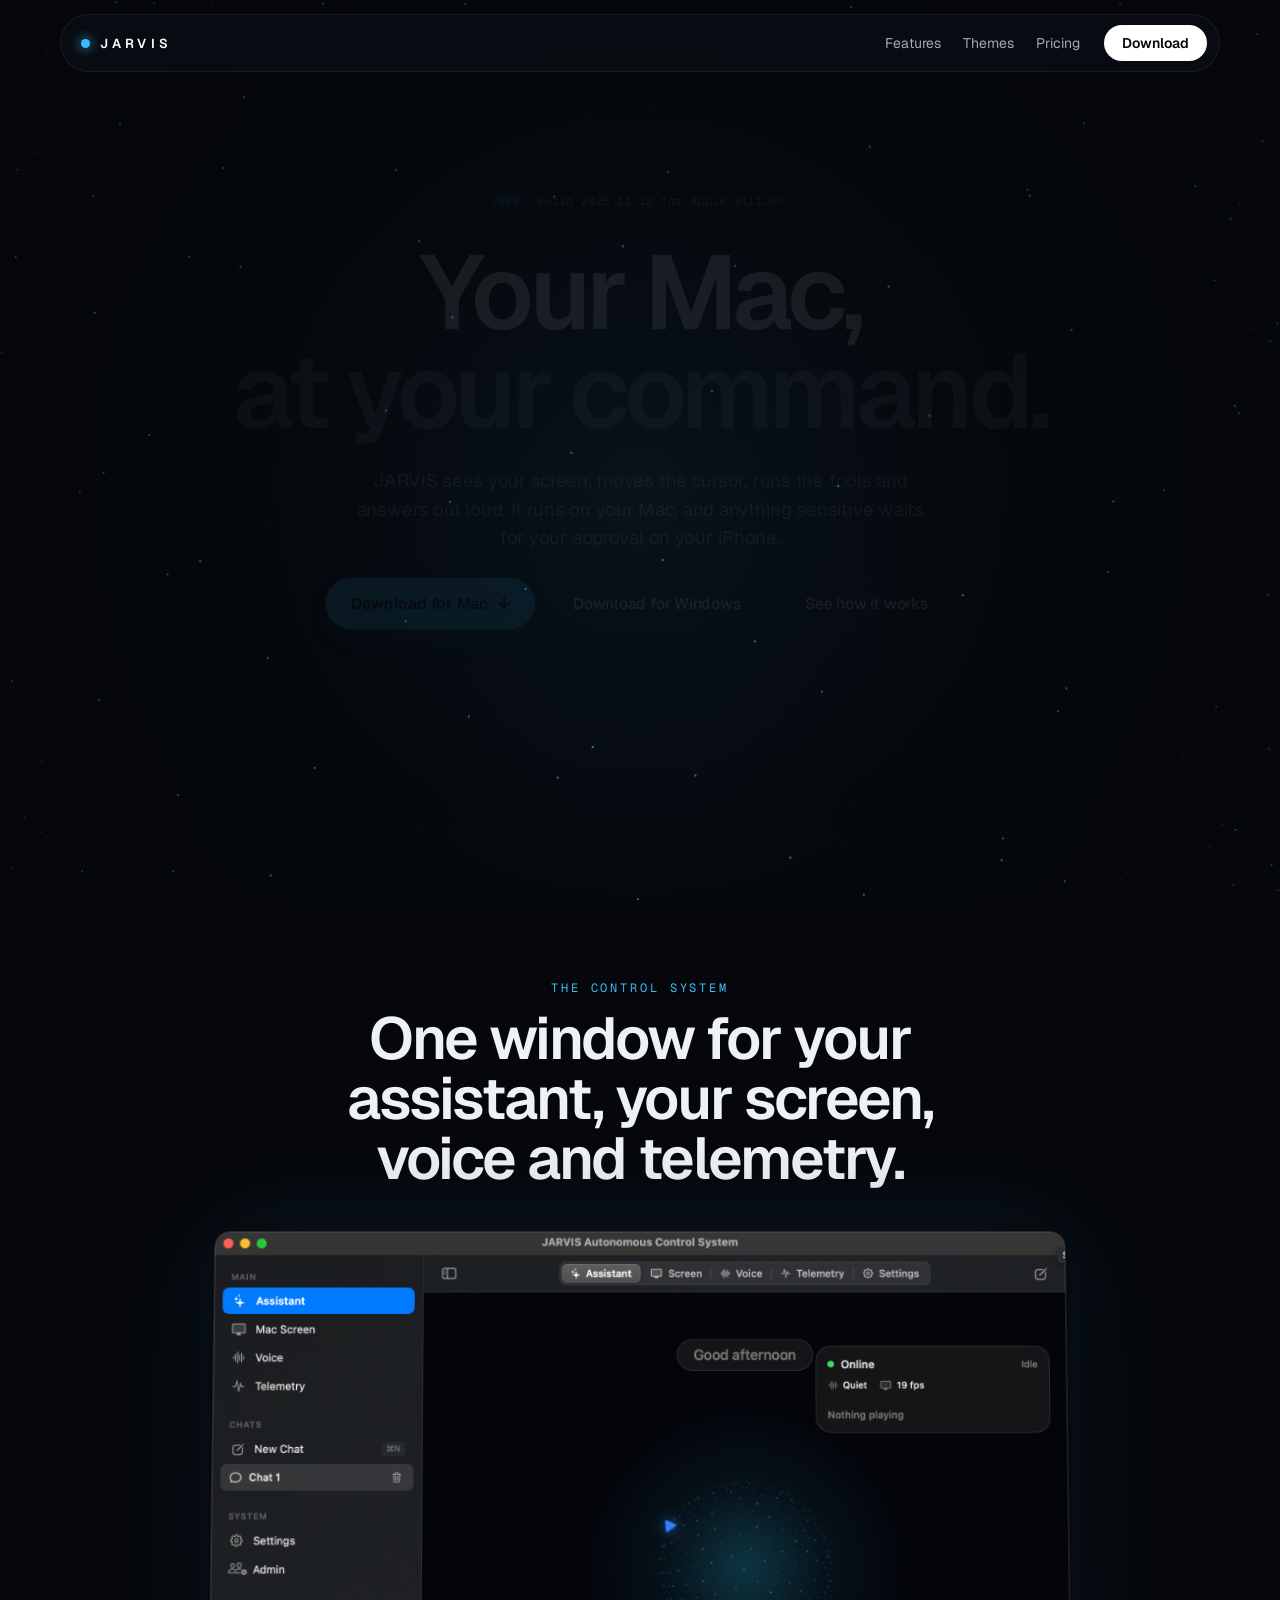
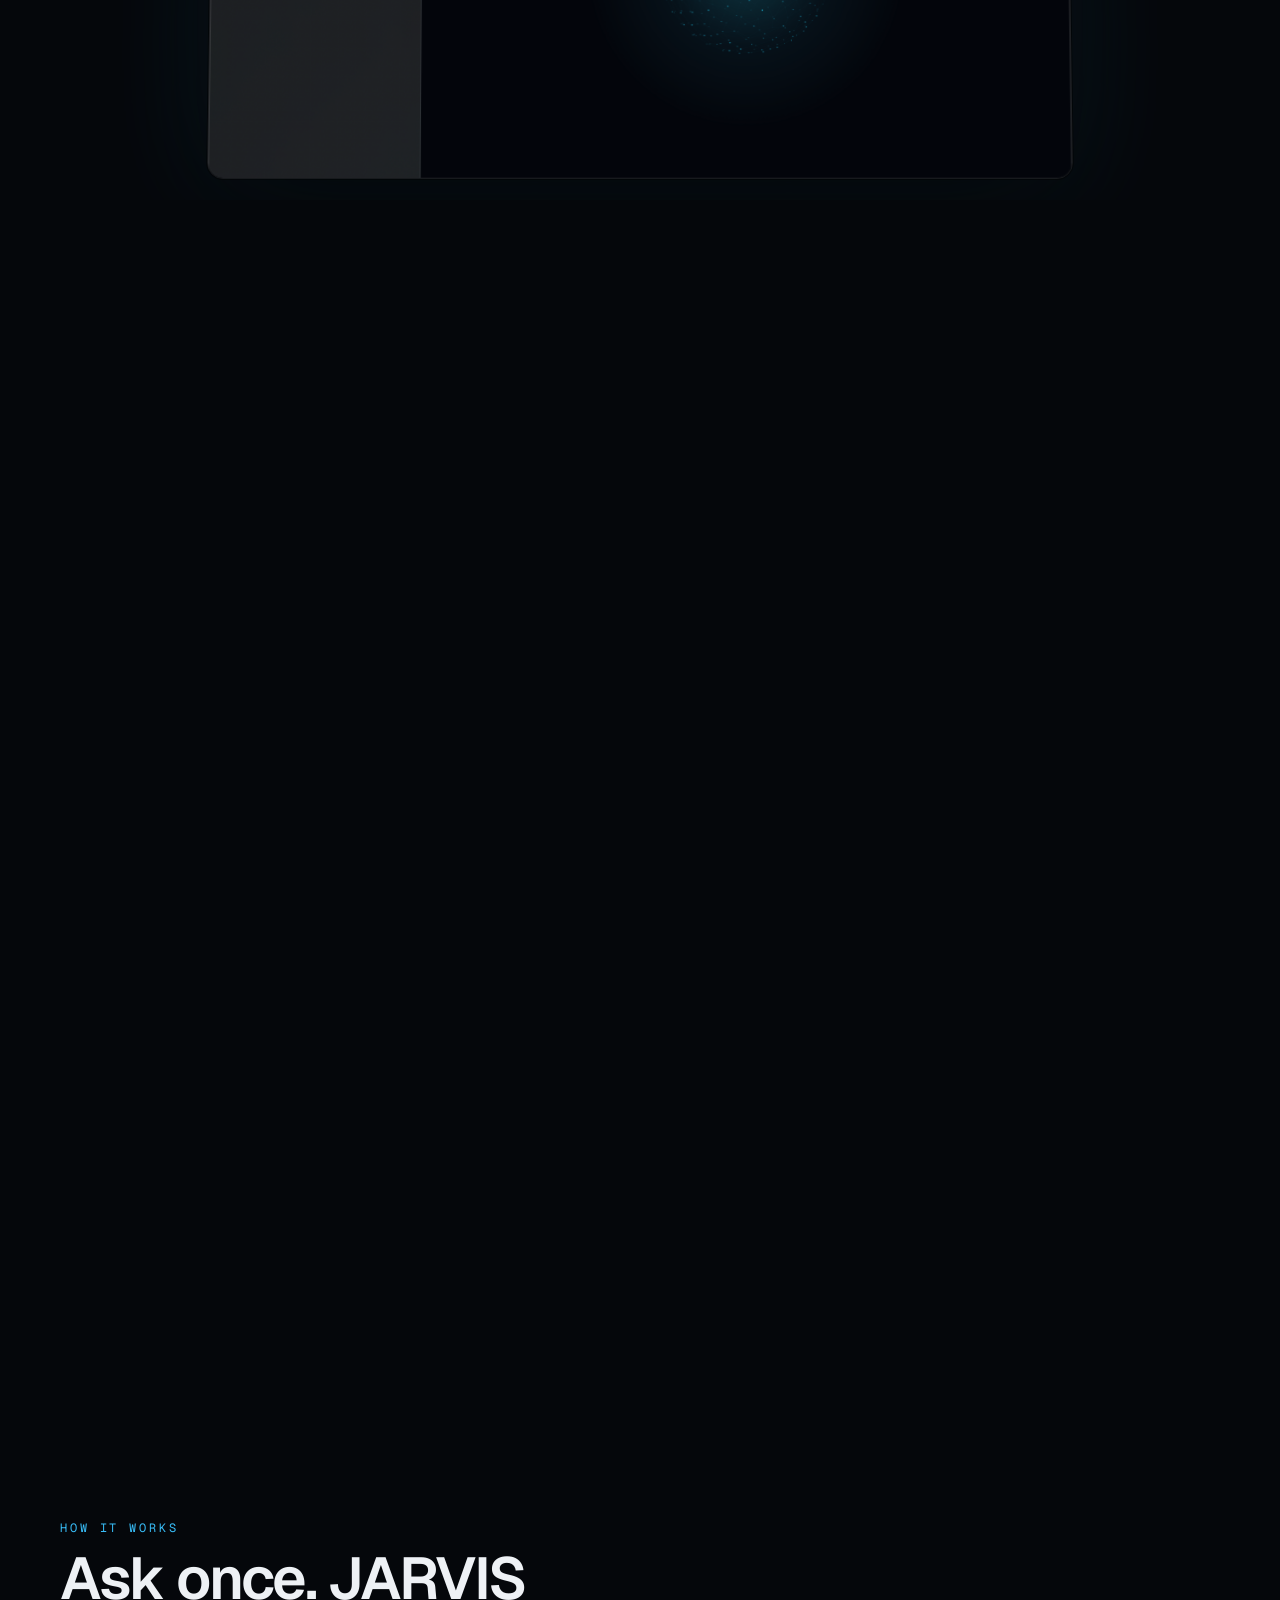
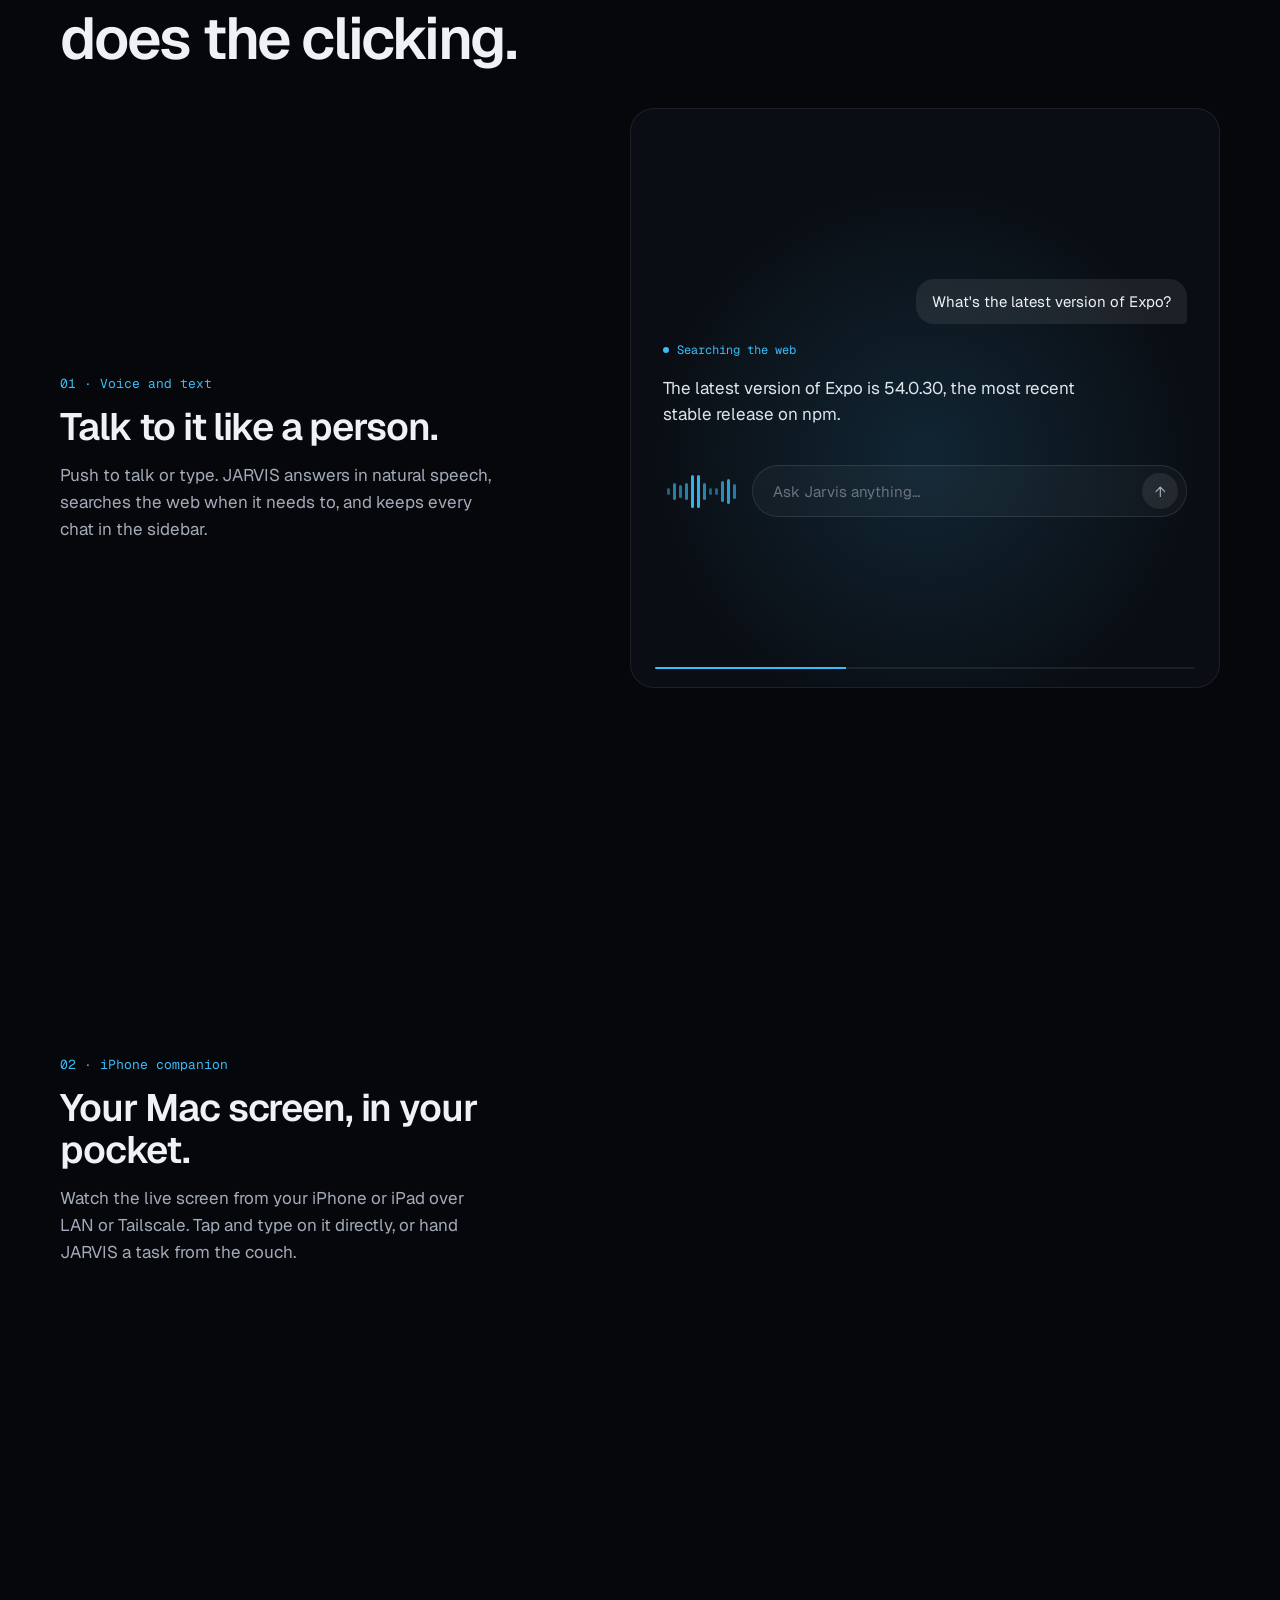
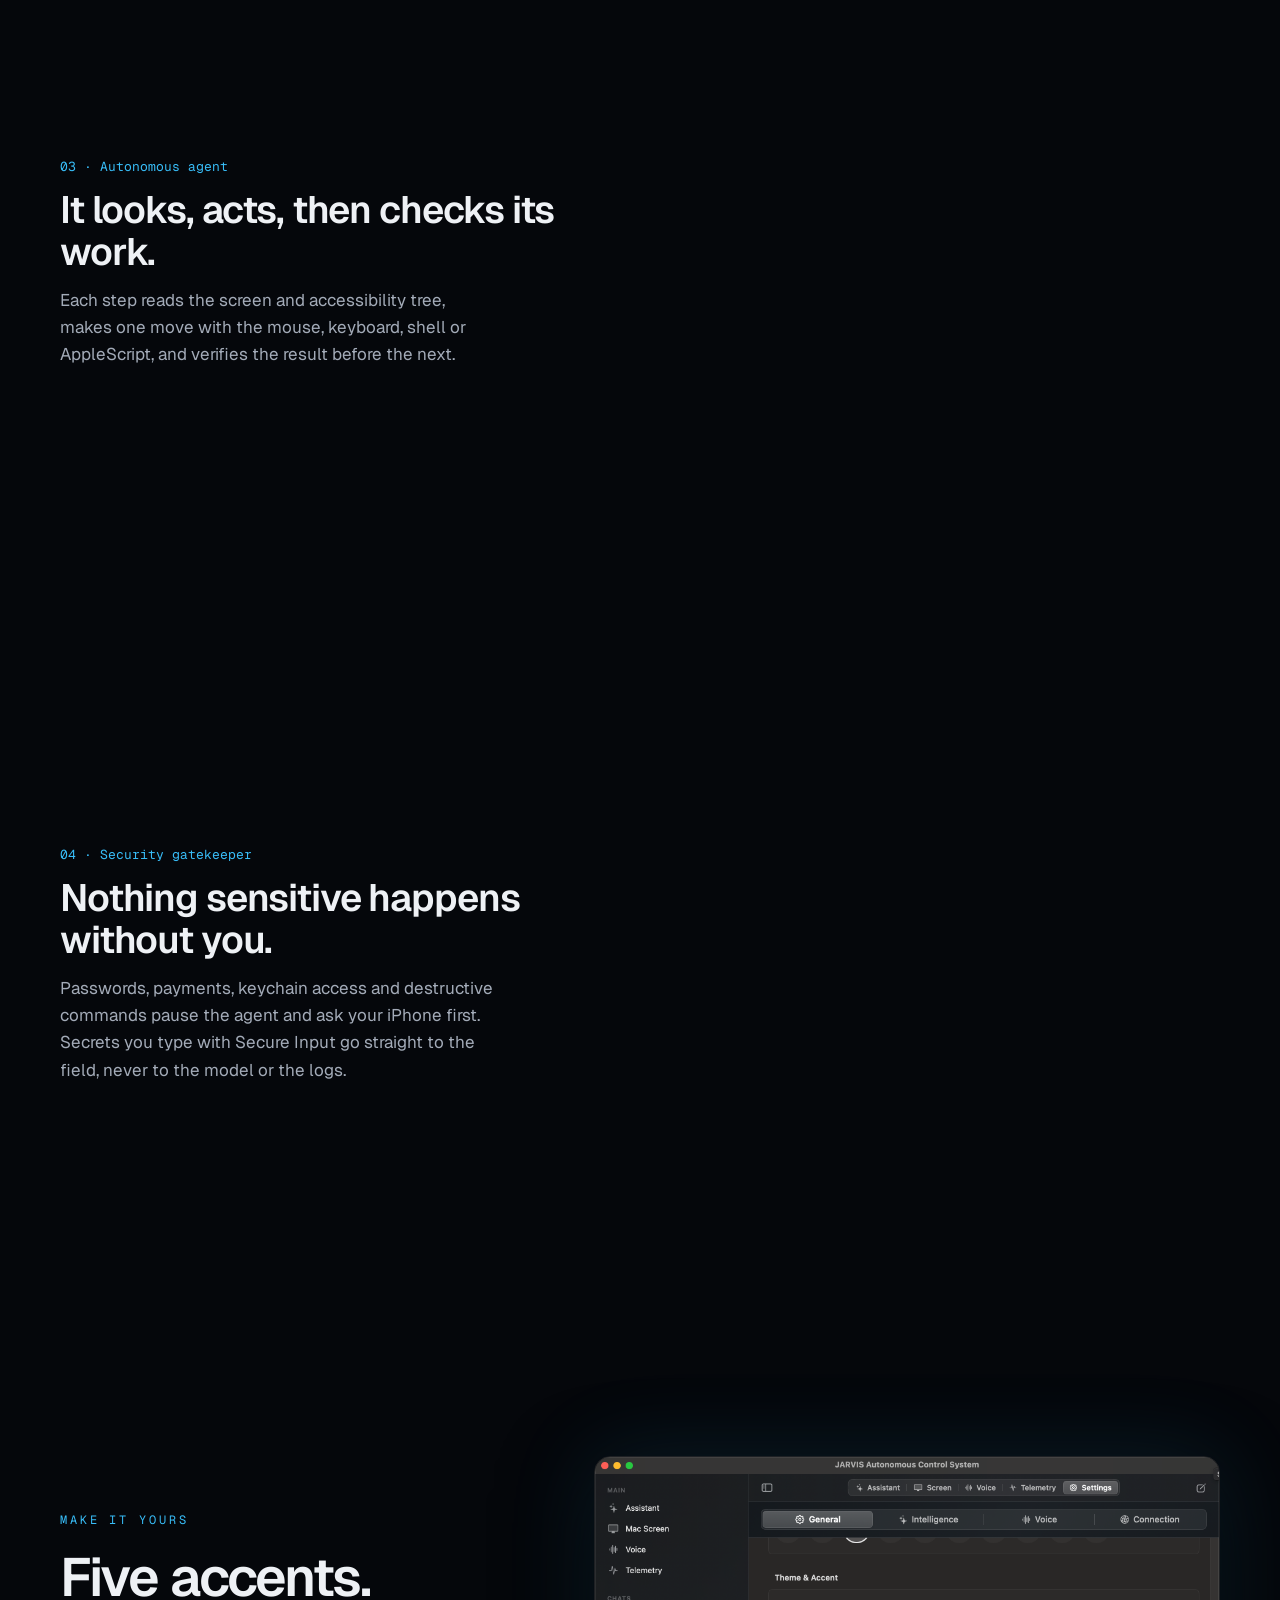
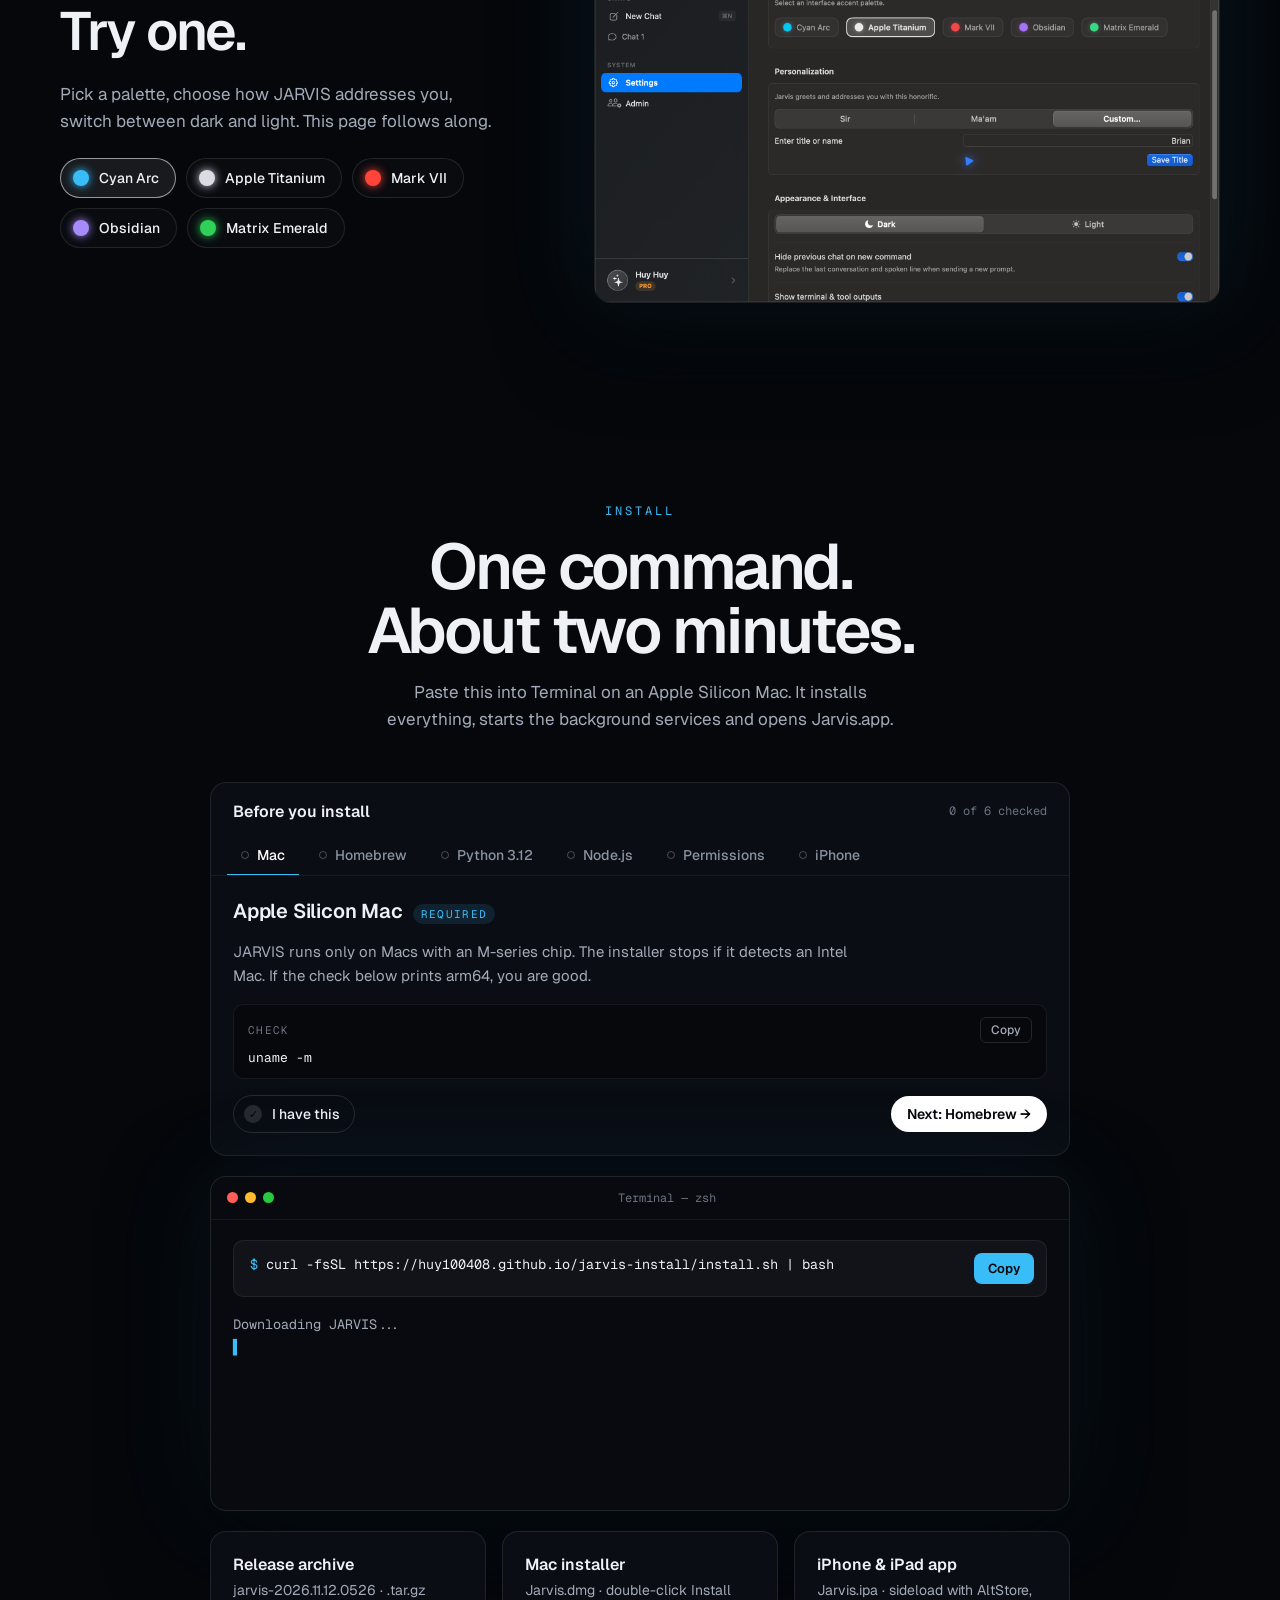
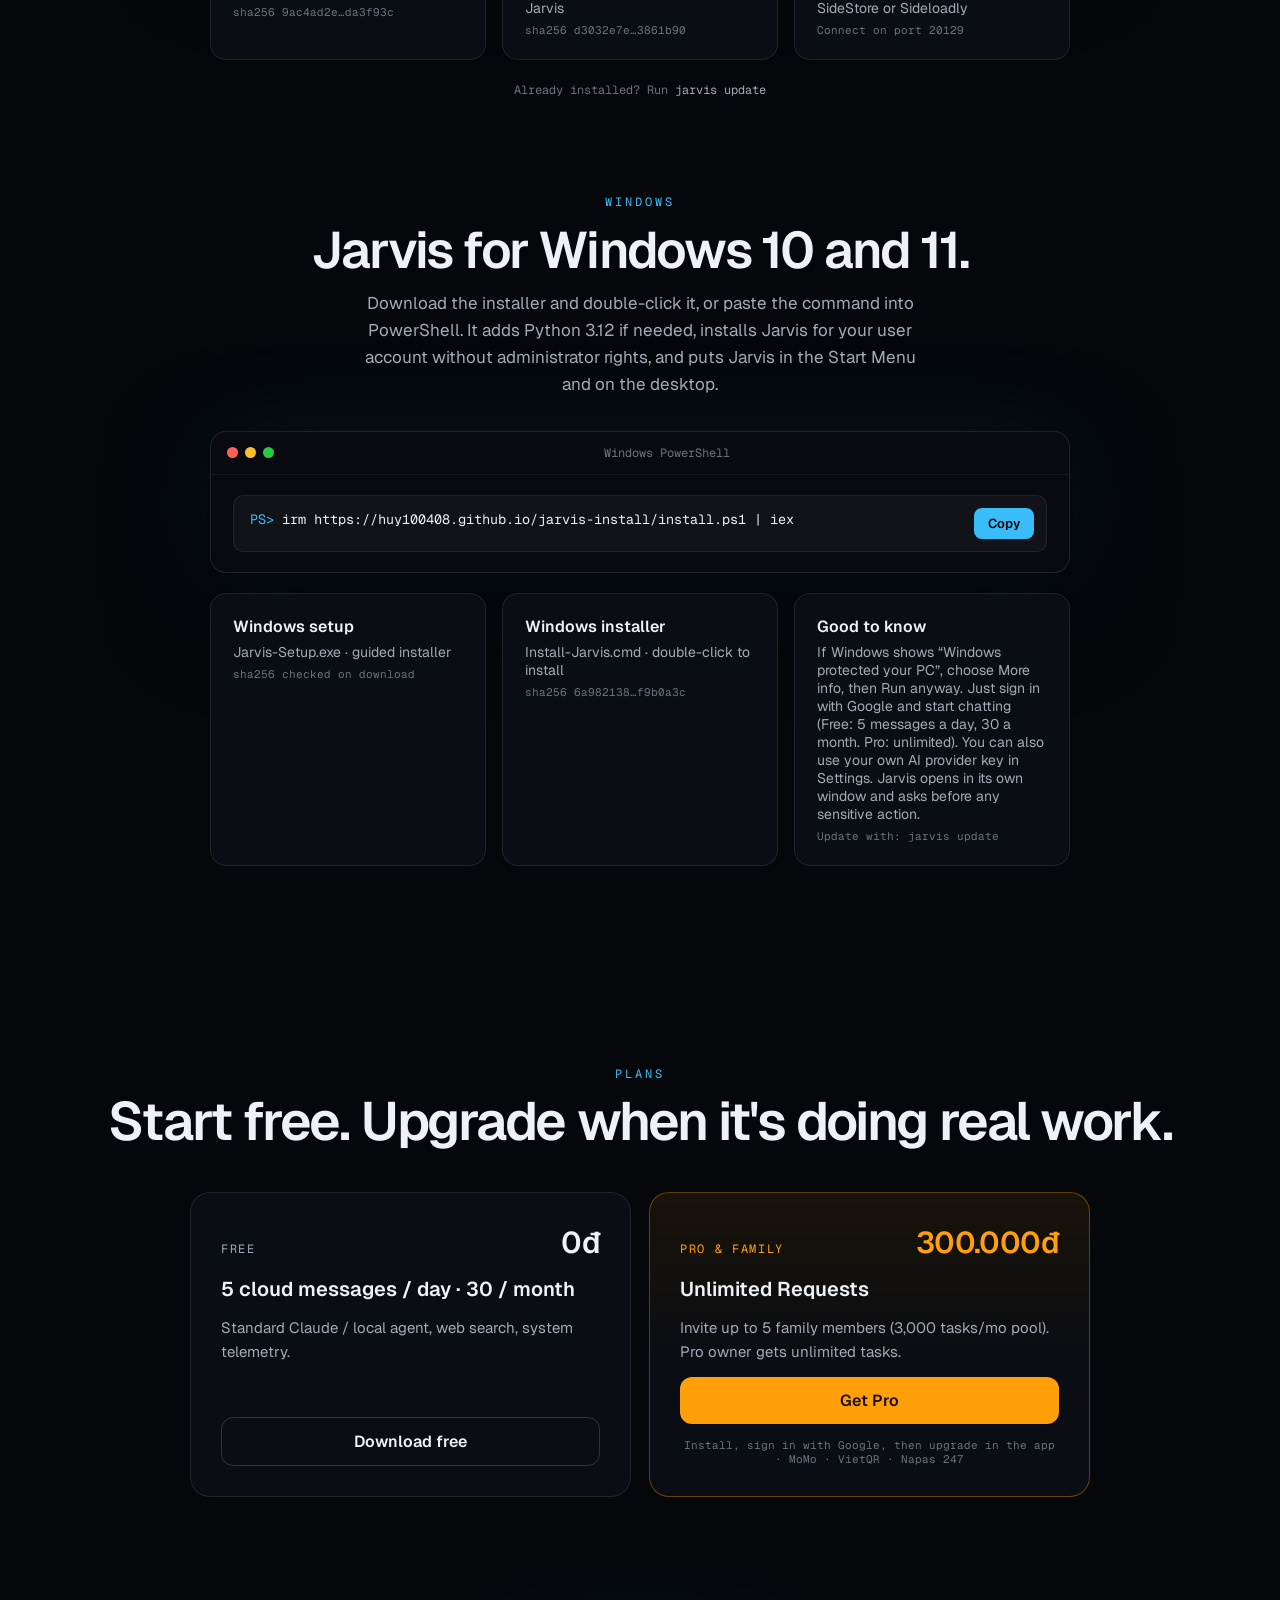
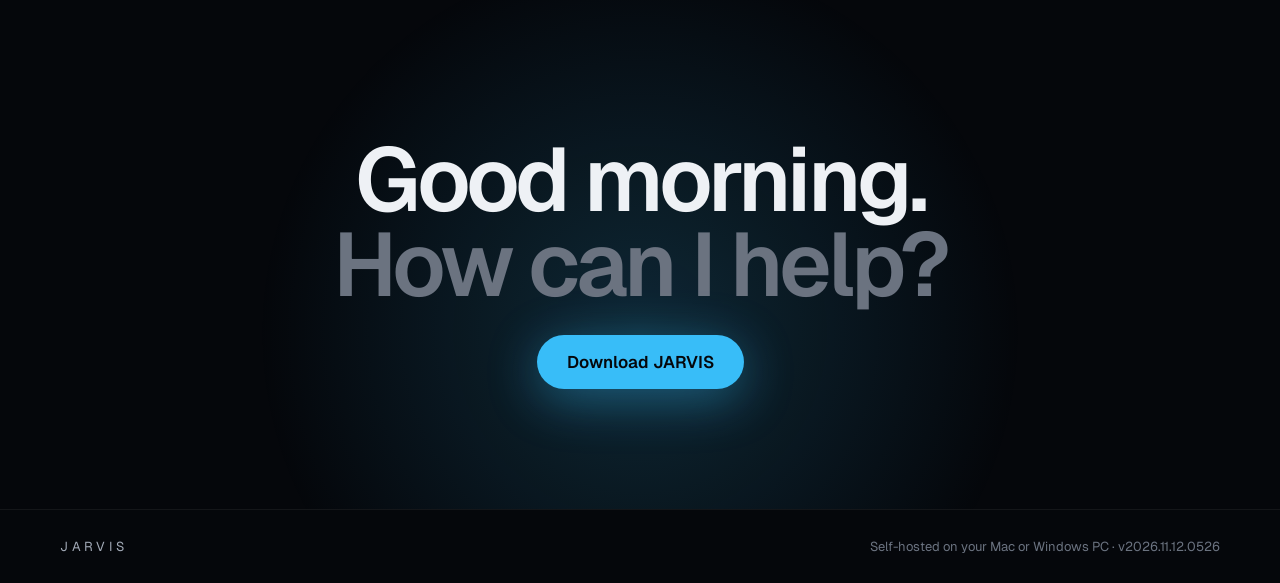
==== index.html @ d1ca5081 "release 2026.11.12.0526-cd074ac3 with cloud chat, dmg and exe" ====
<!DOCTYPE html>
<html lang="en">
<head>
<meta charset="utf-8">
<meta name="viewport" content="width=device-width, initial-scale=1">
<title>JARVIS for Mac</title>
<meta name="description" content="JARVIS sees your screen, moves the cursor, runs the tools and answers out loud. Runs on your Mac; anything sensitive waits for your approval on your iPhone.">
<meta property="og:title" content="JARVIS for Mac">
<meta property="og:description" content="Your computer, at your command. One-line install for Apple Silicon Macs and Windows.">
<meta property="og:image" content="assets/jarvis_hud.png">
<meta name="theme-color" content="#05070b">
<link rel="icon" href="data:image/svg+xml,%3Csvg xmlns=%22http://www.w3.org/2000/svg%22 viewBox=%220 0 32 32%22%3E%3Crect width=%2232%22 height=%2232%22 rx=%228%22 fill=%22%2305070b%22/%3E%3Ccircle cx=%2216%22 cy=%2216%22 r=%227%22 fill=%22%2338bdf8%22/%3E%3C/svg%3E">
<link rel="preconnect" href="https://fonts.googleapis.com">
<link rel="preconnect" href="https://fonts.gstatic.com" crossorigin>
<link href="https://fonts.googleapis.com/css2?family=Geist:wght@300;400;500;600;700&family=Geist+Mono:wght@400;500&display=swap" rel="stylesheet">
<style>
:root{--accent:#38bdf8;--accent-rgb:56,189,248;--bg:#05070b;--fg:#eef1f5;--muted:#a3abb8;--dim:#6b7380;--panel:#0a0d13;--line:rgba(255,255,255,.09);--mono:'Geist Mono',ui-monospace,monospace}
html,body{margin:0;background:var(--bg);color:var(--fg);font-family:Geist,system-ui,sans-serif;-webkit-font-smoothing:antialiased}
html{scroll-behavior:smooth}
*{box-sizing:border-box}
section{scroll-margin-top:70px}
a{color:var(--accent);text-decoration:none}
a:hover{color:#fff}
button{font-family:inherit}
::selection{background:rgba(var(--accent-rgb),.35)}
:focus-visible{outline:2px solid var(--accent);outline-offset:3px}
@keyframes jvBlink{0%,49%{opacity:1}50%,100%{opacity:0}}
@keyframes jvPulse{0%{box-shadow:0 0 0 0 rgba(var(--accent-rgb),.5)}100%{box-shadow:0 0 0 14px rgba(var(--accent-rgb),0)}}
.mono{font-family:var(--mono)}
.eyebrow{margin:0;font-family:var(--mono);font-size:12px;letter-spacing:.24em;color:var(--accent)}
.h2{margin:0;font-size:clamp(32px,4.6vw,60px);font-weight:600;letter-spacing:-.035em;line-height:1.02;text-wrap:balance}
.lead{margin:0;font-size:17px;line-height:1.6;color:var(--muted)}
.wrap{max-width:1160px;margin:0 auto}
.cursor{animation:jvBlink 1s infinite;color:var(--accent)}
.dots{display:flex;gap:7px;align-items:center}
.dots i{width:11px;height:11px;border-radius:50%;display:block}
.dots i:nth-child(1){background:#ff5f57}.dots i:nth-child(2){background:#febc2e}.dots i:nth-child(3){background:#28c840}

/* nav */
nav{position:fixed;top:0;left:0;right:0;z-index:50;display:flex;justify-content:center;padding:14px 16px}
.navbar{display:flex;align-items:center;gap:24px;width:100%;max-width:1160px;padding:10px 12px 10px 20px;border-radius:999px;background:rgba(12,15,21,.62);backdrop-filter:blur(18px) saturate(1.4);-webkit-backdrop-filter:blur(18px) saturate(1.4);border:1px solid rgba(255,255,255,.07)}
.brand{display:flex;align-items:center;gap:10px;color:#fff;font-weight:600;letter-spacing:.32em;font-size:13px}
.brand span{width:9px;height:9px;border-radius:50%;background:var(--accent);box-shadow:0 0 12px var(--accent)}
.navlinks{display:flex;gap:22px;margin-left:auto;font-size:14px;white-space:nowrap;align-items:center}
.navlinks a{color:var(--muted)}
.navlinks a:hover{color:#fff}
.btn-white{padding:9px 18px;border-radius:999px;background:#fff;color:var(--bg);font-size:14px;font-weight:600;white-space:nowrap}
.btn-white:hover{color:var(--bg);opacity:.9}
@media (max-width:560px){.navlinks{display:none}.navbar{justify-content:space-between}}

/* hero */
.hero{position:relative;height:100vh;min-height:680px;display:flex;align-items:center;justify-content:center;overflow:hidden}
.hero canvas{position:absolute;inset:0;width:100%;height:100%}
.hero-shade{position:absolute;inset:0;background:radial-gradient(ellipse at 50% 120%,rgba(5,7,11,0) 0%,var(--bg) 70%);pointer-events:none;opacity:.6}
.hero-text{position:relative;z-index:2;text-align:center;padding:0 24px;max-width:960px;display:flex;flex-direction:column;align-items:center;gap:26px}
.pill{display:flex;align-items:center;gap:10px;padding:6px 14px 6px 8px;border-radius:999px;border:1px solid rgba(255,255,255,.1);background:rgba(255,255,255,.03);font-family:var(--mono);font-size:12px;color:var(--muted);letter-spacing:.04em}
.pill b{font-weight:400;padding:2px 8px;border-radius:999px;background:rgba(var(--accent-rgb),.16);color:var(--accent)}
.hero h1{margin:0;font-size:clamp(46px,8.4vw,112px);line-height:.95;font-weight:600;letter-spacing:-.045em;text-wrap:balance}
.hero p{margin:0;max-width:600px;font-size:clamp(16px,1.6vw,19px);line-height:1.55;color:var(--muted);text-wrap:pretty}
.cta-row{display:flex;gap:12px;flex-wrap:wrap;justify-content:center}
.btn-accent{display:inline-flex;align-items:center;gap:10px;padding:15px 26px;border-radius:999px;background:var(--accent);color:var(--bg);font-weight:600;font-size:16px;box-shadow:0 10px 40px rgba(var(--accent-rgb),.35);transition:transform .2s}
.btn-accent:hover{transform:translateY(-2px);color:var(--bg)}
.btn-ghost{padding:15px 26px;border-radius:999px;border:1px solid rgba(255,255,255,.16);color:var(--fg);font-weight:500;font-size:16px}
.btn-ghost:hover{background:rgba(255,255,255,.06);color:#fff}
.scroll-hint{position:absolute;bottom:28px;left:50%;transform:translateX(-50%);display:flex;flex-direction:column;align-items:center;gap:10px;font-family:var(--mono);font-size:11px;letter-spacing:.24em;color:var(--dim)}
.scroll-hint span{width:1px;height:38px;background:linear-gradient(var(--dim),transparent)}

/* pinned reveal */
.reveal{position:relative;height:240vh}
.reveal-pin{position:sticky;top:0;height:100vh;display:flex;flex-direction:column;align-items:center;justify-content:center;perspective:1600px;padding:80px 24px 24px;overflow:hidden}
.reveal-title{text-align:center;margin-bottom:36px;max-width:760px}
.reveal-title .eyebrow{margin-bottom:12px}
.reveal-win{width:min(1100px,100%,calc((100vh - 280px) * 1.4));transform-origin:50% 0%;will-change:transform;border-radius:16px;overflow:hidden;border:1px solid rgba(255,255,255,.1);box-shadow:0 40px 120px rgba(0,0,0,.6),0 0 0 1px rgba(0,0,0,.5),0 0 120px rgba(var(--accent-rgb),.12)}
.reveal-win img{display:block;width:100%;height:auto}

/* features */
.features{position:relative;padding:60px 24px 0}
.feat-wrap{display:flex;flex-direction:row-reverse;flex-wrap:wrap;gap:40px;align-items:flex-start}
.feat-vis{flex:1 1 360px;position:sticky;top:96px;z-index:2;height:min(72vh,580px);border-radius:24px;background:var(--panel);border:1px solid rgba(255,255,255,.08);overflow:hidden}
.feat-vis>.glow{position:absolute;inset:0;background:radial-gradient(circle at 50% 60%,rgba(var(--accent-rgb),.14),transparent 62%)}
.vis{position:absolute;inset:0;display:flex;align-items:center;justify-content:center;padding:28px;opacity:0;transform:translateY(30px) scale(.97);pointer-events:none;transition:opacity .6s,transform .6s cubic-bezier(.2,.7,.2,1)}
.vis.on{opacity:1;transform:none;pointer-events:auto}
.feat-steps{flex:1 1 300px;display:flex;flex-direction:column}
.step{min-height:78vh;display:flex;flex-direction:column;justify-content:center;gap:14px;opacity:.3;transition:opacity .5s}
.step.on{opacity:1}
.step .mono{font-size:13px;color:var(--accent)}
.step h3{margin:0;font-size:clamp(26px,3vw,38px);font-weight:600;letter-spacing:-.03em;line-height:1.1}
.step p{margin:0;font-size:17px;line-height:1.6;color:var(--muted);max-width:440px}
.feat-progress{position:absolute;left:24px;right:24px;bottom:18px;height:2px;background:rgba(255,255,255,.08);border-radius:2px;overflow:hidden}
.feat-progress div{height:100%;width:0;background:var(--accent)}
.chip{padding:10px 14px;border-radius:10px;border:1px solid rgba(255,255,255,.08);background:rgba(255,255,255,.02)}
.chip span{color:var(--accent)}

/* themes */
.themes{padding:140px 24px 60px}
.theme-btn{display:flex;align-items:center;gap:10px;padding:10px 16px 10px 12px;border-radius:999px;background:rgba(255,255,255,.02);border:1px solid rgba(255,255,255,.1);color:var(--fg);font:500 14px Geist,sans-serif;cursor:pointer;transition:all .25s}
.theme-btn[aria-pressed="true"]{background:rgba(255,255,255,.08);border-color:rgba(255,255,255,.55)}
.theme-btn span{width:16px;height:16px;border-radius:50%}

/* install */
.install{padding:140px 24px 80px}
.card{max-width:860px;margin:0 auto 20px;border-radius:16px;background:var(--panel);border:1px solid var(--line);overflow:hidden}
.tabs{display:flex;gap:6px;padding:14px 16px 0;overflow-x:auto;overflow-y:hidden;scrollbar-width:none;border-bottom:1px solid rgba(255,255,255,.06)}
.tab{display:flex;align-items:center;gap:8px;padding:10px 14px;margin-bottom:-1px;border:none;border-bottom:2px solid transparent;background:transparent;color:#8a93a1;font:500 14px Geist,sans-serif;white-space:nowrap;cursor:pointer;transition:color .2s}
.tab[aria-selected="true"]{color:#fff;border-bottom-color:var(--accent)}
.tab span{width:8px;height:8px;border-radius:50%;border:1px solid rgba(255,255,255,.25)}
.tab.done span{background:#30d158}
.cmds{display:grid;grid-template-columns:repeat(auto-fit,minmax(min(100%,300px),1fr));gap:10px}
.cmd{display:flex;flex-direction:column;gap:6px;padding:12px 14px;border-radius:10px;background:#06080c;border:1px solid rgba(255,255,255,.07)}
.cmd-head{display:flex;justify-content:space-between;align-items:center;gap:8px}
.cmd-head span{font-family:var(--mono);font-size:11px;letter-spacing:.12em;color:var(--dim)}
.btn-copy-sm{padding:4px 10px;border-radius:6px;border:1px solid rgba(255,255,255,.12);background:transparent;color:var(--muted);font:500 12px Geist,sans-serif;cursor:pointer}
.btn-copy-sm:hover{color:#fff;border-color:rgba(255,255,255,.3)}
.cmd code{font-family:var(--mono);font-size:13px;color:var(--fg);word-break:break-all}
.terminal{max-width:860px;margin:0 auto;border-radius:16px;background:#080a0f;border:1px solid rgba(255,255,255,.1);box-shadow:0 30px 100px rgba(0,0,0,.6),0 0 100px rgba(var(--accent-rgb),.1);overflow:hidden}
.dl-row{display:flex;flex-wrap:wrap;gap:16px;max-width:860px;margin:20px auto 0}
.dl{flex:1 1 260px;display:flex;flex-direction:column;gap:6px;padding:22px;border-radius:16px;border:1px solid var(--line);background:var(--panel);color:var(--fg)}
.dl:hover{border-color:rgba(255,255,255,.22);color:#fff}
.dl b{font-weight:600;font-size:16px}
.dl .sub{font-size:14px;color:var(--muted)}
.dl .mono{font-size:11px;color:var(--dim);word-break:break-all}

/* pricing */
.plan{padding:30px;border-radius:20px;background:var(--panel);border:1px solid var(--line);display:flex;flex-direction:column;gap:14px}

/* scroll reveals */
.js [data-reveal]{opacity:0;transform:translateY(48px);transition:opacity 1s cubic-bezier(.2,.7,.2,1),transform 1s cubic-bezier(.2,.7,.2,1),box-shadow .6s,border-color .25s}
.js [data-reveal].shown{opacity:1;transform:none}
.js [data-intro]{opacity:0;transform:translateY(24px);filter:blur(8px);transition:opacity 1.1s cubic-bezier(.2,.7,.2,1),transform 1.1s cubic-bezier(.2,.7,.2,1),filter 1.1s}
.js [data-intro].shown{opacity:1;transform:none;filter:none}
@media (prefers-reduced-motion:reduce){
  html{scroll-behavior:auto}
  .js [data-reveal],.js [data-intro]{opacity:1;transform:none;filter:none;transition:none}
}
</style>
</head>
<body>
<script>document.documentElement.classList.add('js')</script>
<div style="position:relative;min-height:100vh;background:var(--bg);overflow-x:clip">

<nav>
  <div class="navbar">
    <a href="#top" class="brand"><span></span>JARVIS</a>
    <div class="navlinks">
      <a href="#features">Features</a>
      <a href="#themes">Themes</a>
      <a href="#pricing">Pricing</a>
    </div>
    <a href="#install" class="btn-white">Download</a>
  </div>
</nav>

<header id="top" class="hero">
  <canvas id="sphere" aria-hidden="true"></canvas>
  <div class="hero-shade"></div>
  <div class="hero-text" id="heroText">
    <div class="pill" data-intro="0"><b>NEW</b><span id="buildBadge">Latest build for Apple Silicon</span></div>
    <h1 data-intro="1">Your Mac,<br><span style="color:var(--dim)">at your command.</span></h1>
    <p data-intro="2">JARVIS sees your screen, moves the cursor, runs the tools and answers out loud. It runs on your Mac, and anything sensitive waits for your approval on your iPhone.</p>
    <div class="cta-row" data-intro="3">
      <a href="#install" class="btn-accent">Download for Mac <span style="font-size:18px;line-height:1">↓</span></a>
      <a href="#windows" class="btn-ghost">Download for Windows</a>
      <a href="#features" class="btn-ghost">See how it works</a>
    </div>
  </div>
  <div class="scroll-hint" id="scrollHint">SCROLL<span></span></div>
</header>

<section class="reveal" id="reveal">
  <div class="reveal-pin">
    <div class="reveal-title" id="revealTitle">
      <p class="eyebrow">THE CONTROL SYSTEM</p>
      <h2 class="h2">One window for your assistant, your screen, voice and telemetry.</h2>
    </div>
    <div class="reveal-win" id="revealWin">
      <img src="assets/jarvis_hud.png" width="2040" height="1456" alt="JARVIS Autonomous Control System window">
    </div>
  </div>
</section>

<section id="features" class="features">
  <div class="wrap">
    <div data-reveal style="max-width:720px;margin-bottom:40px">
      <p class="eyebrow" style="margin-bottom:12px">HOW IT WORKS</p>
      <h2 class="h2">Ask once. JARVIS does the clicking.</h2>
    </div>
    <div class="feat-wrap">
      <div class="feat-vis" id="featVis" aria-hidden="true">
        <div class="glow"></div>

        <div class="vis on" data-vis="0" style="flex-direction:column;align-items:stretch;justify-content:center;gap:18px;padding:32px">
          <div style="align-self:flex-end;max-width:80%;padding:12px 16px;border-radius:18px 18px 4px 18px;background:rgba(255,255,255,.08);font-size:15px;line-height:1.45">What's the latest version of Expo?</div>
          <div class="mono" style="display:flex;align-items:center;gap:8px;font-size:12px;color:var(--accent)"><span style="width:6px;height:6px;border-radius:50%;background:var(--accent);animation:jvPulse 1.4s infinite"></span>Searching the web</div>
          <div style="max-width:88%;font-size:17px;line-height:1.5;color:#dfe4ea">The latest version of Expo is 54.0.30, the most recent stable release on npm.</div>
          <div style="margin-top:20px;display:flex;align-items:center;gap:12px">
            <div id="bars" style="display:flex;align-items:center;gap:3px;height:40px;padding:0 4px"></div>
            <div style="flex:1;display:flex;align-items:center;gap:10px;height:52px;padding:0 8px 0 20px;border-radius:999px;border:1px solid rgba(255,255,255,.1);background:rgba(255,255,255,.03);color:var(--dim);font-size:15px">
              Ask Jarvis anything…
              <span style="margin-left:auto;width:36px;height:36px;border-radius:50%;background:rgba(255,255,255,.08);display:flex;align-items:center;justify-content:center;color:var(--muted)">↑</span>
            </div>
          </div>
        </div>

        <div class="vis" data-vis="1" style="gap:28px;padding:32px">
          <div style="position:relative;width:min(240px,46%);aspect-ratio:9/19.5;border-radius:36px;padding:8px;background:#1a1d24;border:1px solid rgba(255,255,255,.14);box-shadow:0 30px 80px rgba(0,0,0,.6)">
            <div style="width:100%;height:100%;border-radius:29px;overflow:hidden;position:relative;background:#000">
              <img src="assets/jarvis_hud.png" alt="" loading="lazy" style="width:100%;height:100%;object-fit:cover;object-position:62% 50%">
              <div style="position:absolute;top:10px;left:50%;transform:translateX(-50%);width:34%;height:20px;border-radius:999px;background:#000"></div>
              <div class="mono" style="position:absolute;left:10px;right:10px;bottom:12px;display:flex;justify-content:space-between;align-items:center;padding:8px 12px;border-radius:12px;background:rgba(10,12,16,.82);backdrop-filter:blur(8px);font-size:10px;color:#dfe4ea">
                <span style="display:flex;align-items:center;gap:6px"><span style="width:6px;height:6px;border-radius:50%;background:#30d158"></span>LIVE</span><span>24 fps</span>
              </div>
            </div>
          </div>
          <div class="mono" style="display:flex;flex-direction:column;gap:10px;font-size:12px;color:var(--muted)">
            <div class="chip">/ws/screen<br><span>JPEG · 10–30 fps</span></div>
            <div class="chip">/ws/agent<br><span>logs · voice</span></div>
            <div class="chip">LAN or<br><span>Tailscale</span></div>
          </div>
        </div>

        <div class="vis" data-vis="2">
          <div class="mono" style="width:100%;max-width:520px;border-radius:14px;background:#06080c;border:1px solid rgba(255,255,255,.09);overflow:hidden;font-size:13px;line-height:1.5">
            <div style="display:flex;align-items:center;gap:7px;padding:12px 14px;border-bottom:1px solid rgba(255,255,255,.06)">
              <span class="dots"><i></i><i></i><i></i></span>
              <span style="margin-left:10px;color:var(--dim);font-size:12px">jarvis-core · ReAct loop</span>
            </div>
            <div style="padding:16px 18px;display:grid;grid-template-columns:auto 1fr;gap:9px 16px;color:#dfe4ea">
              <span style="color:var(--dim)">OBSERVE</span><span>screenshot + accessibility tree</span>
              <span style="color:var(--accent)">THINK</span><span>open Safari, search npm for expo</span>
              <span style="color:#febc2e">ACT</span><span>click AXButton "Safari"</span>
              <span style="color:#30d158">VERIFY</span><span>window focused ✓</span>
              <span style="color:#febc2e">ACT</span><span>type "expo latest version" ⏎</span>
              <span style="color:#30d158">VERIFY</span><span>results loaded ✓</span>
              <span style="color:#c4a1ff">SPEAK</span><span>"Expo 54.0.30 is the latest."<span class="cursor">▍</span></span>
            </div>
          </div>
        </div>

        <div class="vis" data-vis="3">
          <div style="width:100%;max-width:400px;border-radius:22px;background:#14171d;border:1px solid rgba(255,255,255,.1);padding:22px;box-shadow:0 30px 80px rgba(0,0,0,.6);display:flex;flex-direction:column;gap:16px">
            <div style="display:flex;align-items:center;justify-content:space-between">
              <span style="display:flex;align-items:center;gap:8px;font-weight:600;font-size:16px"><span style="width:8px;height:8px;border-radius:50%;background:#febc2e"></span>Approval required</span>
              <span class="mono" style="font-size:12px;color:#febc2e">0:24</span>
            </div>
            <div style="height:3px;border-radius:2px;background:rgba(255,255,255,.08);overflow:hidden"><div style="width:62%;height:100%;background:#febc2e"></div></div>
            <div style="font-size:14px;color:var(--muted);line-height:1.5">JARVIS paused before a destructive shell command.</div>
            <div class="mono" style="padding:12px 14px;border-radius:10px;background:#06080c;font-size:13px;color:#ff8a80">sudo rm -rf ~/Library/Caches/old</div>
            <div style="display:grid;grid-template-columns:1fr 1fr;gap:8px;font-weight:600;font-size:14px;text-align:center">
              <div style="padding:12px;border-radius:12px;background:#30d158;color:#04150a">Approve</div>
              <div style="padding:12px;border-radius:12px;background:rgba(255,255,255,.08)">Deny</div>
              <div style="grid-column:1/3;padding:12px;border-radius:12px;border:1px solid rgba(var(--accent-rgb),.4);color:var(--accent)">Secure input ••••</div>
            </div>
          </div>
        </div>

        <div class="feat-progress"><div id="featBar"></div></div>
      </div>

      <div class="feat-steps" id="featSteps">
        <div class="step on" data-step="0">
          <span class="mono">01 · Voice and text</span>
          <h3>Talk to it like a person.</h3>
          <p>Push to talk or type. JARVIS answers in natural speech, searches the web when it needs to, and keeps every chat in the sidebar.</p>
        </div>
        <div class="step" data-step="1">
          <span class="mono">02 · iPhone companion</span>
          <h3>Your Mac screen, in your pocket.</h3>
          <p>Watch the live screen from your iPhone or iPad over LAN or Tailscale. Tap and type on it directly, or hand JARVIS a task from the couch.</p>
        </div>
        <div class="step" data-step="2">
          <span class="mono">03 · Autonomous agent</span>
          <h3>It looks, acts, then checks its work.</h3>
          <p>Each step reads the screen and accessibility tree, makes one move with the mouse, keyboard, shell or AppleScript, and verifies the result before the next.</p>
        </div>
        <div class="step" data-step="3">
          <span class="mono">04 · Security gatekeeper</span>
          <h3>Nothing sensitive happens without you.</h3>
          <p>Passwords, payments, keychain access and destructive commands pause the agent and ask your iPhone first. Secrets you type with Secure Input go straight to the field, never to the model or the logs.</p>
        </div>
      </div>
    </div>
  </div>
</section>

<section id="themes" class="themes">
  <div class="wrap" style="display:flex;flex-wrap:wrap;gap:56px;align-items:center">
    <div data-reveal style="flex:1 1 360px;display:flex;flex-direction:column;gap:22px">
      <p class="eyebrow">MAKE IT YOURS</p>
      <h2 class="h2" style="font-size:clamp(32px,4.2vw,54px)">Five accents. Try one.</h2>
      <p class="lead" style="max-width:440px">Pick a palette, choose how JARVIS addresses you, switch between dark and light. This page follows along.</p>
      <div id="themeList" style="display:flex;flex-wrap:wrap;gap:10px"></div>
    </div>
    <div data-reveal style="flex:1.4 1 460px;border-radius:16px;overflow:hidden;border:1px solid rgba(255,255,255,.1);box-shadow:0 30px 90px rgba(0,0,0,.55),0 0 90px rgba(var(--accent-rgb),.14)">
      <img src="assets/jarvis_theme.png" width="2040" height="1456" loading="lazy" alt="Theme and accent settings" style="display:block;width:100%;height:auto">
    </div>
  </div>
</section>

<section id="install" class="install">
  <div class="wrap">
    <div data-reveal style="text-align:center;max-width:720px;margin:0 auto 48px;display:flex;flex-direction:column;gap:16px;align-items:center">
      <p class="eyebrow">INSTALL</p>
      <h2 class="h2" style="font-size:clamp(36px,5vw,68px);letter-spacing:-.04em;line-height:1">One command. About two minutes.</h2>
      <p class="lead" style="max-width:540px">Paste this into Terminal on an Apple Silicon Mac. It installs everything, starts the background services and opens Jarvis.app.</p>
    </div>

    <div data-reveal class="card">
      <div style="display:flex;align-items:center;justify-content:space-between;flex-wrap:wrap;gap:8px;padding:18px 22px 0">
        <span style="font-weight:600;font-size:16px">Before you install</span>
        <span class="mono" style="font-size:12px;color:var(--dim)" id="reqCount">0 of 6 checked</span>
      </div>
      <div class="tabs" role="tablist" id="reqTabs"></div>
      <div style="padding:22px;display:flex;flex-direction:column;gap:16px;min-height:220px" role="tabpanel">
        <div style="display:flex;align-items:baseline;gap:10px;flex-wrap:wrap">
          <span style="font-size:20px;font-weight:600;letter-spacing:-.01em" id="reqTitle"></span>
          <span class="mono" style="font-size:11px;letter-spacing:.12em;padding:3px 8px;border-radius:999px;background:rgba(var(--accent-rgb),.12);color:var(--accent)" id="reqTag"></span>
        </div>
        <p style="margin:0;font-size:15px;line-height:1.6;color:var(--muted);max-width:640px;text-wrap:pretty" id="reqBody"></p>
        <div class="cmds" id="reqCmds"></div>
        <div style="display:flex;align-items:center;justify-content:space-between;flex-wrap:wrap;gap:12px;margin-top:auto">
          <button id="reqDone" style="display:flex;align-items:center;gap:10px;padding:9px 14px 9px 10px;border-radius:999px;border:1px solid rgba(255,255,255,.12);background:transparent;color:var(--fg);font:500 14px Geist,sans-serif;cursor:pointer">
            <span style="width:18px;height:18px;border-radius:50%;display:flex;align-items:center;justify-content:center;font-size:11px;background:rgba(255,255,255,.12);color:var(--bg)">✓</span><span>I have this</span>
          </button>
          <button id="reqNext" style="padding:9px 16px;border-radius:999px;border:none;background:#fff;color:var(--bg);font:600 14px Geist,sans-serif;cursor:pointer"></button>
        </div>
      </div>
    </div>

    <div data-reveal class="terminal" id="term">
      <div style="display:flex;align-items:center;gap:7px;padding:13px 16px;border-bottom:1px solid rgba(255,255,255,.06)">
        <span class="dots"><i></i><i></i><i></i></span>
        <span class="mono" style="margin:0 auto;color:var(--dim);font-size:12px">Terminal — zsh</span>
      </div>
      <div class="mono" style="padding:20px 22px 24px;font-size:13.5px;line-height:1.75;min-height:290px">
        <div style="display:flex;flex-wrap:wrap;align-items:flex-start;gap:12px;padding:12px 12px 12px 16px;border-radius:10px;background:rgba(255,255,255,.04);border:1px solid rgba(255,255,255,.07);margin-bottom:16px">
          <code style="flex:1 1 300px;color:var(--fg);word-break:break-all;font:inherit"><span style="color:var(--accent)">$ </span><span id="installCmd">curl -fsSL https://huy100408.github.io/jarvis-install/install.sh | bash</span></code>
          <button id="copyInstall" style="padding:7px 14px;border-radius:8px;border:none;background:var(--accent);color:var(--bg);font:600 13px Geist,sans-serif;cursor:pointer">Copy</button>
        </div>
        <div id="termLines" aria-hidden="true"></div>
        <span class="cursor" id="termCursor">▍</span>
      </div>
    </div>

    <div class="dl-row">
      <a data-reveal class="dl" id="dlMac" href="latest.json">
        <b>Release archive</b>
        <span class="sub" id="dlMacName">Latest release · .tar.gz</span>
        <span class="mono" id="dlMacSha">sha256 checked by the installer</span>
      </a>
      <a data-reveal class="dl" id="dlDmg" href="downloads/Jarvis.dmg" download>
        <b>Mac installer</b>
        <span class="sub">Jarvis.dmg · double-click Install Jarvis</span>
        <span class="mono" id="dlDmgSha">sha256 checked on download</span>
      </a>
      <a data-reveal class="dl" id="dlIpa" href="downloads/Jarvis.ipa" download>
        <b>iPhone &amp; iPad app</b>
        <span class="sub">Jarvis.ipa · sideload with AltStore, SideStore or Sideloadly</span>
        <span class="mono">Connect on port 20129</span>
      </a>
    </div>
    <p class="mono" style="text-align:center;margin:22px 0 0;font-size:12px;color:var(--dim)">Already installed? Run <span style="color:var(--muted)">jarvis update</span></p>

    <div id="windows" data-reveal style="scroll-margin-top:90px;text-align:center;max-width:720px;margin:96px auto 32px;display:flex;flex-direction:column;gap:14px;align-items:center">
      <p class="eyebrow">WINDOWS</p>
      <h2 class="h2" style="font-size:clamp(30px,4vw,52px)">Jarvis for Windows 10 and 11.</h2>
      <p class="lead" style="max-width:580px">Download the installer and double-click it, or paste the command into PowerShell. It adds Python 3.12 if needed, installs Jarvis for your user account without administrator rights, and puts Jarvis in the Start Menu and on the desktop.</p>
    </div>
    <div data-reveal class="terminal">
      <div style="display:flex;align-items:center;gap:7px;padding:13px 16px;border-bottom:1px solid rgba(255,255,255,.06)">
        <span class="dots"><i></i><i></i><i></i></span>
        <span class="mono" style="margin:0 auto;color:var(--dim);font-size:12px">Windows PowerShell</span>
      </div>
      <div class="mono" style="padding:20px 22px;font-size:13.5px;line-height:1.75">
        <div style="display:flex;flex-wrap:wrap;align-items:flex-start;gap:12px;padding:12px 12px 12px 16px;border-radius:10px;background:rgba(255,255,255,.04);border:1px solid rgba(255,255,255,.07)">
          <code style="flex:1 1 300px;color:var(--fg);word-break:break-all;font:inherit"><span style="color:var(--accent)">PS&gt; </span><span id="installCmdWin">irm https://huy100408.github.io/jarvis-install/install.ps1 | iex</span></code>
          <button id="copyInstallWin" style="padding:7px 14px;border-radius:8px;border:none;background:var(--accent);color:var(--bg);font:600 13px Geist,sans-serif;cursor:pointer">Copy</button>
        </div>
      </div>
    </div>
    <div class="dl-row">
      <a data-reveal class="dl" href="downloads/Jarvis-Setup.exe" download>
        <b>Windows setup</b>
        <span class="sub">Jarvis-Setup.exe · guided installer</span>
        <span class="mono" id="dlExeSha">sha256 checked on download</span>
      </a>
      <a data-reveal class="dl" href="downloads/Install-Jarvis.cmd" download>
        <b>Windows installer</b>
        <span class="sub">Install-Jarvis.cmd · double-click to install</span>
        <span class="mono" id="dlWinSha">sha256 checked by the installer</span>
      </a>
      <div data-reveal class="dl">
        <b>Good to know</b>
        <span class="sub">If Windows shows “Windows protected your PC”, choose More info, then Run anyway. Just sign in with Google and start chatting (Free: 5 messages a day, 30 a month. Pro: unlimited). You can also use your own AI provider key in Settings. Jarvis opens in its own window and asks before any sensitive action.</span>
        <span class="mono">Update with: jarvis update</span>
      </div>
    </div>
  </div>
</section>

<section id="pricing" style="padding:120px 24px 80px">
  <div class="wrap">
    <div data-reveal style="text-align:center;margin-bottom:44px">
      <p class="eyebrow" style="margin-bottom:12px">PLANS</p>
      <h2 class="h2" style="font-size:clamp(32px,4.2vw,54px)">Start free. Upgrade when it's doing real work.</h2>
    </div>
    <div style="display:grid;grid-template-columns:repeat(auto-fit,minmax(min(100%,320px),1fr));gap:18px;max-width:900px;margin:0 auto">
      <div data-reveal class="plan">
        <div style="display:flex;justify-content:space-between;align-items:baseline"><span class="mono" style="font-size:12px;letter-spacing:.14em;color:var(--muted)">FREE</span><span style="font-size:30px;font-weight:600;letter-spacing:-.02em">0đ</span></div>
        <div style="font-size:20px;font-weight:600">5 cloud messages / day · 30 / month</div>
        <div style="font-size:15px;line-height:1.55;color:var(--muted)">Standard Claude / local agent, web search, system telemetry.</div>
        <a href="#install" class="btn-ghost" style="margin-top:auto;padding:13px;border-radius:12px;text-align:center;font-weight:600">Download free</a>
      </div>
      <div data-reveal class="plan" style="background:linear-gradient(180deg,rgba(255,159,10,.08),var(--panel) 60%);border-color:rgba(255,159,10,.35)">
        <div style="display:flex;justify-content:space-between;align-items:baseline"><span class="mono" style="font-size:12px;letter-spacing:.14em;color:#ff9f0a">PRO &amp; FAMILY</span><span style="font-size:30px;font-weight:600;letter-spacing:-.02em;color:#ff9f0a">300.000đ</span></div>
        <div style="font-size:20px;font-weight:600">Unlimited Requests</div>
        <div style="font-size:15px;line-height:1.55;color:var(--muted)">Invite up to 5 family members (3,000 tasks/mo pool). Pro owner gets unlimited tasks.</div>
        <a href="#install" style="margin-top:auto;padding:13px;border-radius:12px;background:#ff9f0a;text-align:center;color:#1a0f00;font-weight:600">Get Pro</a>
        <div class="mono" style="font-size:11px;color:var(--dim);text-align:center">Install, sign in with Google, then upgrade in the app · MoMo · VietQR · Napas 247</div>
      </div>
    </div>
  </div>
</section>

<section style="position:relative;padding:160px 24px 120px;text-align:center;overflow:hidden">
  <div style="position:absolute;left:50%;top:50%;width:900px;height:900px;transform:translate(-50%,-40%);background:radial-gradient(circle,rgba(var(--accent-rgb),.18),transparent 60%);pointer-events:none"></div>
  <div data-reveal style="position:relative;display:flex;flex-direction:column;align-items:center;gap:28px">
    <h2 style="margin:0;font-size:clamp(44px,7vw,96px);font-weight:600;letter-spacing:-.045em;line-height:.95"><span id="greeting">Good evening.</span><br><span style="color:var(--dim)">How can I help?</span></h2>
    <a href="#install" class="btn-accent" style="padding:16px 30px;font-size:17px;box-shadow:0 10px 50px rgba(var(--accent-rgb),.4)">Download JARVIS</a>
  </div>
</section>

<footer style="border-top:1px solid rgba(255,255,255,.06);padding:28px 24px">
  <div class="wrap" style="display:flex;flex-wrap:wrap;gap:16px;justify-content:space-between;font-size:13px;color:var(--dim)">
    <span style="letter-spacing:.28em;color:var(--muted)">JARVIS</span>
    <span id="footVersion">Self-hosted on your Mac or Windows PC</span>
  </div>
</footer>
</div>

<script>
(() => {
  const INSTALL = 'curl -fsSL https://huy100408.github.io/jarvis-install/install.sh | bash';
  const THEMES = [
    { name: 'Cyan Arc', hex: '#38bdf8' },
    { name: 'Apple Titanium', hex: '#d9dce3' },
    { name: 'Mark VII', hex: '#ff453a' },
    { name: 'Obsidian', hex: '#a78bfa' },
    { name: 'Matrix Emerald', hex: '#30d158' }
  ];
  const REQS = [
    { name: 'Mac', title: 'Apple Silicon Mac', tag: 'REQUIRED',
      body: 'JARVIS runs only on Macs with an M-series chip. The installer stops if it detects an Intel Mac. If the check below prints arm64, you are good.',
      cmds: [['CHECK', 'uname -m']] },
    { name: 'Homebrew', title: 'Homebrew', tag: 'REQUIRED IF PYTHON OR NODE IS MISSING',
      body: 'The installer uses Homebrew to fetch Python 3.12 and Node.js when they are not already on your Mac. If you already have both, you can skip this.',
      cmds: [['CHECK', 'brew --version'], ['INSTALL', '/bin/bash -c "$(curl -fsSL https://raw.githubusercontent.com/Homebrew/install/HEAD/install.sh)"']] },
    { name: 'Python 3.12', title: 'Python 3.12', tag: 'AUTO-INSTALLED',
      body: 'Runs the agent and the local server. If Homebrew is present, the installer adds it for you. You can also install it yourself ahead of time.',
      cmds: [['CHECK', 'python3.12 --version'], ['INSTALL', 'brew install python@3.12']] },
    { name: 'Node.js', title: 'Node.js', tag: 'AUTO-INSTALLED',
      body: 'Runs the AI bridge on port 20128. Same as Python: the installer adds it through Homebrew if it is missing.',
      cmds: [['CHECK', 'node --version'], ['INSTALL', 'brew install node']] },
    { name: 'Permissions', title: 'Screen Recording & Accessibility', tag: 'AFTER INSTALL',
      body: 'JARVIS needs to see the screen and control the mouse and keyboard. Turn on both for Jarvis in System Settings → Privacy & Security when macOS asks.',
      cmds: [['OPEN SCREEN RECORDING', 'open "x-apple.systempreferences:com.apple.preference.security?Privacy_ScreenCapture"'], ['OPEN ACCESSIBILITY', 'open "x-apple.systempreferences:com.apple.preference.security?Privacy_Accessibility"']] },
    { name: 'iPhone', title: 'iPhone companion', tag: 'OPTIONAL',
      body: 'To use your iPhone or iPad, sideload Jarvis.ipa with AltStore, SideStore or Sideloadly. Your phone and Mac need the same network or Tailscale. In the app, enter your Mac’s IP with port 20129 and your auth token.',
      cmds: [['FIND YOUR MAC’S IP', 'ipconfig getifaddr en0']] }
  ];
  let sha = '';
  const term = () => [
    ['Downloading JARVIS...', '#a3abb8'],
    [sha ? `Verifying sha256 ${sha.slice(0, 8)}…${sha.slice(-7)}  ✓` : 'Verifying sha256  ✓', '#a3abb8'],
    ['Installing jarvis-core, jarvis-server, jarvis-bridge', '#a3abb8'],
    ['Bridge listening on 127.0.0.1:20128', '#a3abb8'],
    ['Server listening on 0.0.0.0:20129', '#a3abb8'],
    ['Installed /Applications/Jarvis.app', '#a3abb8'],
    ['✓ JARVIS is ready. Opening Jarvis.app', 'ACCENT']
  ];

  const $ = s => document.querySelector(s);
  const $$ = s => [...document.querySelectorAll(s)];
  const clamp = (v, a = 0, b = 1) => Math.min(b, Math.max(a, v));
  const ease = t => 1 - Math.pow(1 - t, 3);
  const rgb = h => { const n = parseInt(h.slice(1), 16); return [(n >> 16) & 255, (n >> 8) & 255, n & 255]; };
  const reduced = matchMedia('(prefers-reduced-motion: reduce)').matches;
  const store = {
    get(k) { try { return localStorage.getItem(k); } catch { return null; } },
    set(k, v) { try { localStorage.setItem(k, v); } catch {} }
  };

  // ---- copy ----
  async function copyText(text) {
    try { await navigator.clipboard.writeText(text); return true; } catch {}
    const ta = document.createElement('textarea');
    ta.value = text; ta.setAttribute('readonly', ''); ta.style.cssText = 'position:fixed;opacity:0';
    document.body.appendChild(ta); ta.select();
    let ok = false; try { ok = document.execCommand('copy'); } catch {}
    ta.remove(); return ok;
  }
  function flash(btn, ok, ms = 1600) {
    const old = btn.dataset.label || (btn.dataset.label = btn.textContent);
    btn.textContent = ok ? 'Copied' : 'Press ⌘C';
    clearTimeout(btn._t); btn._t = setTimeout(() => (btn.textContent = old), ms);
  }
  $('#copyInstallWin').addEventListener('click', async e => {
    try { await navigator.clipboard.writeText($('#installCmdWin').textContent); } catch (err) { return; }
    e.target.textContent = 'Copied';
    setTimeout(() => { e.target.textContent = 'Copy'; }, 1800);
  });
  fetch('latest-windows.json', { cache: 'no-store' }).then(r => r.json()).then(w => {
    if (w.sha256) $('#dlWinSha').textContent = `sha256 ${w.sha256.slice(0, 8)}…${w.sha256.slice(-7)}`;
    if (w.exe_sha256) $('#dlExeSha').textContent = `sha256 ${w.exe_sha256.slice(0, 8)}…${w.exe_sha256.slice(-7)}`;
  }).catch(() => {});
  fetch('latest-mac.json', { cache: 'no-store' }).then(r => r.json()).then(m => {
    if (m.dmg_sha256) $('#dlDmgSha').textContent = `sha256 ${m.dmg_sha256.slice(0, 8)}…${m.dmg_sha256.slice(-7)}`;
  }).catch(() => {});
  $('#copyInstall').addEventListener('click', async e => {
    const btn = e.currentTarget, ok = await copyText(INSTALL);
    if (!ok) getSelection().selectAllChildren($('#installCmd'));
    flash(btn, ok, 1800);
  });

  // ---- theme ----
  let theme = store.get('jarvis-accent');
  if (!THEMES.some(t => t.name === theme)) theme = THEMES[0].name;
  const hex = () => THEMES.find(t => t.name === theme).hex;
  const themeList = $('#themeList');
  THEMES.forEach(t => {
    const b = document.createElement('button');
    b.className = 'theme-btn';
    b.innerHTML = `<span style="background:${t.hex};box-shadow:0 0 10px ${t.hex}"></span>${t.name}`;
    b.addEventListener('click', () => { theme = t.name; store.set('jarvis-accent', theme); applyTheme(); });
    themeList.appendChild(b);
  });
  function applyTheme() {
    const h = hex(), s = document.documentElement.style;
    s.setProperty('--accent', h); s.setProperty('--accent-rgb', rgb(h).join(','));
    [...themeList.children].forEach((b, i) => b.setAttribute('aria-pressed', THEMES[i].name === theme));
    $$('[data-accent-line]').forEach(el => (el.style.color = h));
  }
  applyTheme();

  // ---- requirements ----
  let ri = 0; const done = {};
  const tabs = $('#reqTabs');
  REQS.forEach((r, i) => {
    const b = document.createElement('button');
    b.className = 'tab'; b.setAttribute('role', 'tab');
    b.innerHTML = `<span></span>${r.name}`;
    b.addEventListener('click', () => { ri = i; renderReq(); });
    tabs.appendChild(b);
  });
  function renderReq() {
    const r = REQS[ri];
    [...tabs.children].forEach((b, i) => { b.setAttribute('aria-selected', i === ri); b.classList.toggle('done', !!done[i]); });
    $('#reqTitle').textContent = r.title; $('#reqTag').textContent = r.tag; $('#reqBody').textContent = r.body;
    const box = $('#reqCmds'); box.textContent = '';
    r.cmds.forEach(([label, cmd]) => {
      const el = document.createElement('div'); el.className = 'cmd';
      el.innerHTML = '<div class="cmd-head"><span></span><button class="btn-copy-sm">Copy</button></div><code></code>';
      el.querySelector('span').textContent = label; el.querySelector('code').textContent = cmd;
      const btn = el.querySelector('button');
      btn.addEventListener('click', async () => flash(btn, await copyText(cmd)));
      box.appendChild(el);
    });
    $('#reqCount').textContent = `${REQS.filter((_, i) => done[i]).length} of ${REQS.length} checked`;
    const db = $('#reqDone'), on = !!done[ri];
    db.style.background = on ? 'rgba(48,209,88,.12)' : 'transparent';
    db.firstElementChild.style.background = on ? '#30d158' : 'rgba(255,255,255,.12)';
    db.lastElementChild.textContent = on ? 'Checked' : 'I have this';
    db.setAttribute('aria-pressed', on);
    $('#reqNext').textContent = ri < REQS.length - 1 ? `Next: ${REQS[ri + 1].name} →` : 'Go to install ↓';
  }
  $('#reqDone').addEventListener('click', () => { done[ri] = !done[ri]; renderReq(); });
  $('#reqNext').addEventListener('click', () => {
    done[ri] = true;
    if (ri === REQS.length - 1) {
      const el = $('#term');
      scrollTo({ top: el.getBoundingClientRect().top + scrollY - 120, behavior: reduced ? 'auto' : 'smooth' });
    } else ri++;
    renderReq();
  });
  renderReq();

  // ---- live release info ----
  fetch('latest.json', { cache: 'no-store' }).then(r => r.ok ? r.json() : Promise.reject()).then(info => {
    if (!info.file || !info.version) return;
    sha = info.sha256 || '';
    const short = info.version.split('-')[0];
    const date = short.split('.').slice(0, 3).join('.');
    $('#dlMac').href = info.file;
    $('#dlMac').setAttribute('download', '');
    $('#dlMacName').textContent = `jarvis-${short} · .tar.gz`;
    if (sha) $('#dlMacSha').textContent = `sha256 ${sha.slice(0, 8)}…${sha.slice(-7)}`;
    $('#buildBadge').textContent = `Build ${date} for Apple Silicon`;
    $('#footVersion').textContent = `Self-hosted on your Mac or Windows PC · v${short}`;
  }).catch(() => {});
  fetch('downloads/Jarvis.ipa', { method: 'HEAD' }).then(r => { if (!r.ok) throw 0; }).catch(() => {
    const a = $('#dlIpa'); a.removeAttribute('href'); a.removeAttribute('download');
    a.style.opacity = .55; a.style.cursor = 'default';
    a.querySelector('.mono').textContent = 'Coming soon';
  });

  // ---- greeting ----
  const hr = new Date().getHours();
  $('#greeting').textContent = hr < 5 || hr >= 18 ? 'Good evening.' : hr < 12 ? 'Good morning.' : 'Good afternoon.';

  // ---- intro + reveals ----
  $$('[data-intro]').forEach(el => setTimeout(() => el.classList.add('shown'), reduced ? 0 : 200 + el.dataset.intro * 130));
  const reveals = $$('[data-reveal]');
  if ('IntersectionObserver' in window) {
    const io = new IntersectionObserver(entries => entries.forEach(e => {
      if (e.isIntersecting || e.boundingClientRect.top < 0) { e.target.classList.add('shown'); io.unobserve(e.target); }
    }), { rootMargin: '0px 0px -10% 0px' });
    reveals.forEach(el => io.observe(el));
  } else reveals.forEach(el => el.classList.add('shown'));

  // ---- voice bars ----
  const barEls = [];
  for (let i = 0; i < 12; i++) {
    const b = document.createElement('span');
    b.style.cssText = 'width:3px;border-radius:2px;background:var(--accent);height:6px';
    $('#bars').appendChild(b); barEls.push(b);
  }

  // ---- sphere ----
  const N = 900, pts = [];
  for (let i = 0; i < N; i++) {
    const y = 1 - (i / (N - 1)) * 2, r = Math.sqrt(1 - y * y), th = i * 2.399963;
    pts.push([Math.cos(th) * r, y, Math.sin(th) * r, Math.random()]);
  }
  const canvas = $('#sphere'), ctx = canvas.getContext('2d');
  function drawSphere(t, hp) {
    const dpr = Math.min(2, devicePixelRatio || 1), w = canvas.clientWidth, h = canvas.clientHeight;
    if (canvas.width !== w * dpr || canvas.height !== h * dpr) { canvas.width = w * dpr; canvas.height = h * dpr; }
    ctx.setTransform(dpr, 0, 0, dpr, 0, 0); ctx.clearRect(0, 0, w, h);
    const [r, g, b] = rgb(hex());
    const R = Math.min(w, h) * (0.34 + hp * 0.5), cx = w / 2, cy = h * 0.5 + hp * h * 0.1;
    const grd = ctx.createRadialGradient(cx, cy, 0, cx, cy, R * 1.5);
    grd.addColorStop(0, `rgba(${r},${g},${b},${0.16 * (1 - hp)})`); grd.addColorStop(1, 'rgba(0,0,0,0)');
    ctx.fillStyle = grd; ctx.fillRect(0, 0, w, h);
    const ay = t * 0.12 + hp * 2.2, ax = 0.35 + Math.sin(t * 0.2) * 0.08;
    const cyA = Math.cos(ay), syA = Math.sin(ay), cxA = Math.cos(ax), sxA = Math.sin(ax), spread = 1 + hp * 0.9;
    for (const p of pts) {
      const br = 1 + Math.sin(t * 1.6 + p[3] * 12) * 0.02 + p[3] * hp * 0.8;
      const x = p[0] * br, y = p[1] * br, z = p[2] * br;
      const x1 = x * cyA - z * syA, z1 = x * syA + z * cyA;
      const y2 = y * cxA - z1 * sxA, z2 = y * sxA + z1 * cxA;
      const s = 2.6 / (2.6 + z2), depth = (1 - z2) / 2;
      ctx.fillStyle = `rgba(${r},${g},${b},${(0.15 + depth * 0.85) * (1 - hp * 0.85)})`;
      const sz = 0.6 + depth * 1.4;
      ctx.fillRect(cx + x1 * R * s * spread - sz / 2, cy + y2 * R * s * spread - sz / 2, sz, sz);
    }
  }

  // ---- terminal ----
  let termN = 0, termStarted = false;
  function startTerm() {
    termStarted = true;
    const lines = $('#termLines');
    const tick = () => {
      const all = term();
      if (termN >= all.length) { $('#termCursor').style.display = 'none'; return; }
      const [text, color] = all[termN++];
      const d = document.createElement('div');
      d.style.whiteSpace = 'pre-wrap'; d.textContent = text;
      if (color === 'ACCENT') { d.dataset.accentLine = ''; d.style.color = hex(); } else d.style.color = color;
      lines.appendChild(d);
      setTimeout(tick, reduced ? 0 : 520);
    };
    setTimeout(tick, reduced ? 0 : 700);
  }

  // ---- frame loop ----
  const sm = { hero: 0, reveal: 0, feat: 0 };
  const L = (k, v, f = 0.12) => (sm[k] += (v - sm[k]) * (reduced ? 1 : f));
  const hero = $('#top'), heroText = $('#heroText'), hint = $('#scrollHint');
  const rvSec = $('#reveal'), win = $('#revealWin'), rTitle = $('#revealTitle');
  const steps = $$('[data-step]'), vis = $$('[data-vis]'), fv = $('#featVis'), fs = $('#featSteps'), bar = $('#featBar');
  let active = 0, stacked = null;
  const t0 = performance.now();
  function frame() {
    const vh = innerHeight, t = (performance.now() - t0) / 1000;
    const hrc = hero.getBoundingClientRect();
    const hp = L('hero', clamp(-hrc.top / hrc.height));
    heroText.style.transform = `translateY(${hp * -120}px) scale(${1 - hp * 0.08})`;
    heroText.style.opacity = 1 - ease(clamp(hp * 1.6));
    hint.style.opacity = 1 - clamp(hp * 4);
    if (hrc.bottom > 0) drawSphere(reduced ? 0 : t, hp);

    const rv = rvSec.getBoundingClientRect();
    const rp = L('reveal', clamp((vh - rv.top) / rv.height), 0.1);
    const k = ease(clamp((rp - 0.15) / 0.5));
    win.style.transform = `rotateX(${(1 - k) * 32}deg) scale(${0.78 + k * 0.22}) translateY(${(1 - k) * 80}px)`;
    win.style.opacity = clamp(0.2 + k * 1.2);
    rTitle.style.opacity = clamp((rp - 0.08) * 5) * (1 - clamp((rp - 0.82) * 6));
    rTitle.style.transform = `translateY(${(1 - clamp((rp - 0.08) * 4)) * 30}px)`;

    const st = fs.offsetTop > fv.offsetTop + 10;
    if (st !== stacked) {
      stacked = st;
      fv.style.height = st ? 'min(44vh,400px)' : 'min(72vh,580px)';
      fv.style.top = st ? '76px' : '96px';
      steps.forEach(s => { s.style.minHeight = st ? '70vh' : '78vh'; s.style.justifyContent = st ? 'flex-end' : 'center'; s.style.paddingBottom = st ? '8vh' : '0'; });
    }
    const th = stacked ? 0.85 : 0.55;
    let a = 0;
    steps.forEach((s, i) => { if (s.getBoundingClientRect().top < vh * th) a = i; });
    if (a !== active) {
      active = a;
      steps.forEach((s, i) => s.classList.toggle('on', i === a));
      vis.forEach((v, i) => {
        v.classList.toggle('on', i === a);
        v.style.transform = i === a ? '' : `translateY(${i < a ? -30 : 30}px) scale(.97)`;
      });
    }
    const f0 = steps[0].getBoundingClientRect().top, f1 = steps[steps.length - 1].getBoundingClientRect().bottom;
    bar.style.width = L('feat', clamp((vh * th - f0) / (f1 - f0))) * 100 + '%';
    if (active === 0) barEls.forEach((b, i) => {
      const amp = reduced ? 0.4 : Math.abs(Math.sin(t * 5 + i * 0.7) * Math.cos(t * 2.3 + i * 0.4));
      b.style.height = 6 + amp * 30 + 'px'; b.style.opacity = 0.45 + amp * 0.55;
    });

    if (!termStarted && $('#term').getBoundingClientRect().top < vh * 0.7) startTerm();
    requestAnimationFrame(frame);
  }
  requestAnimationFrame(frame);
})();
</script>
</body>
</html>
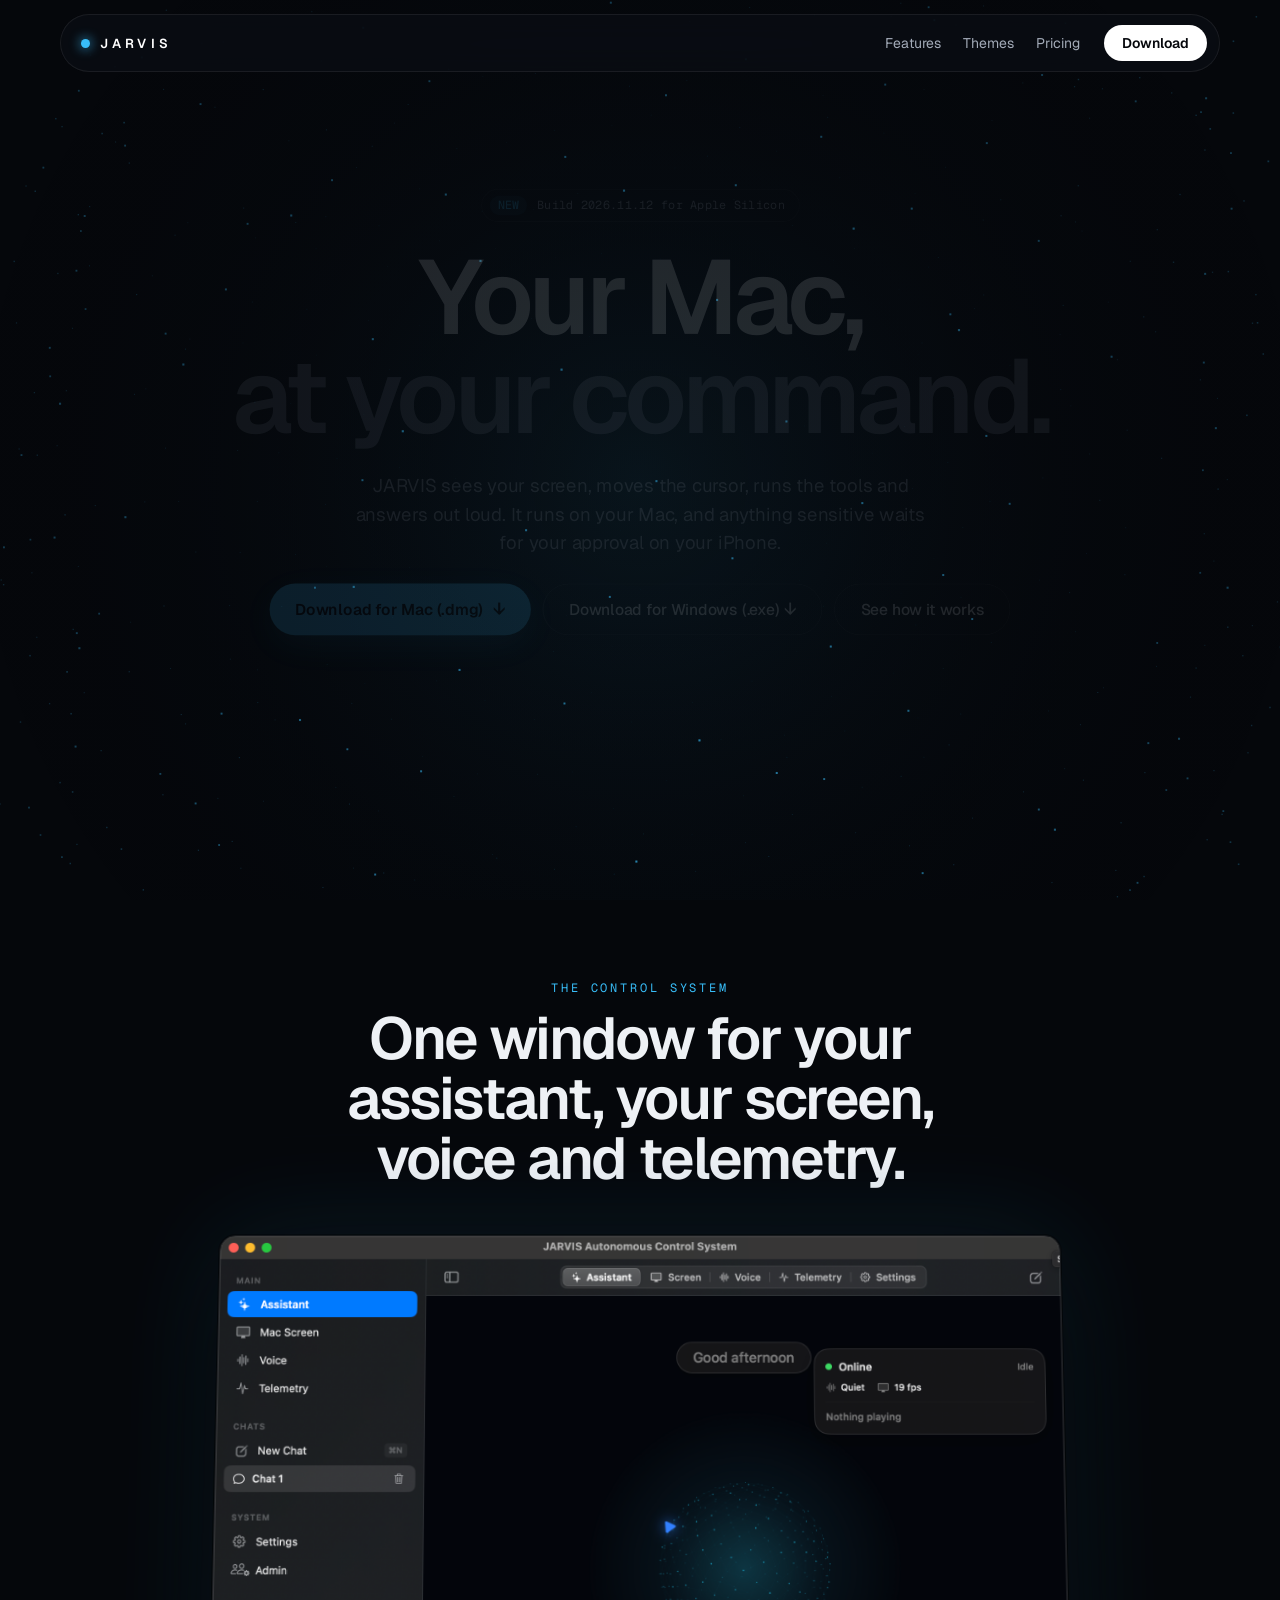
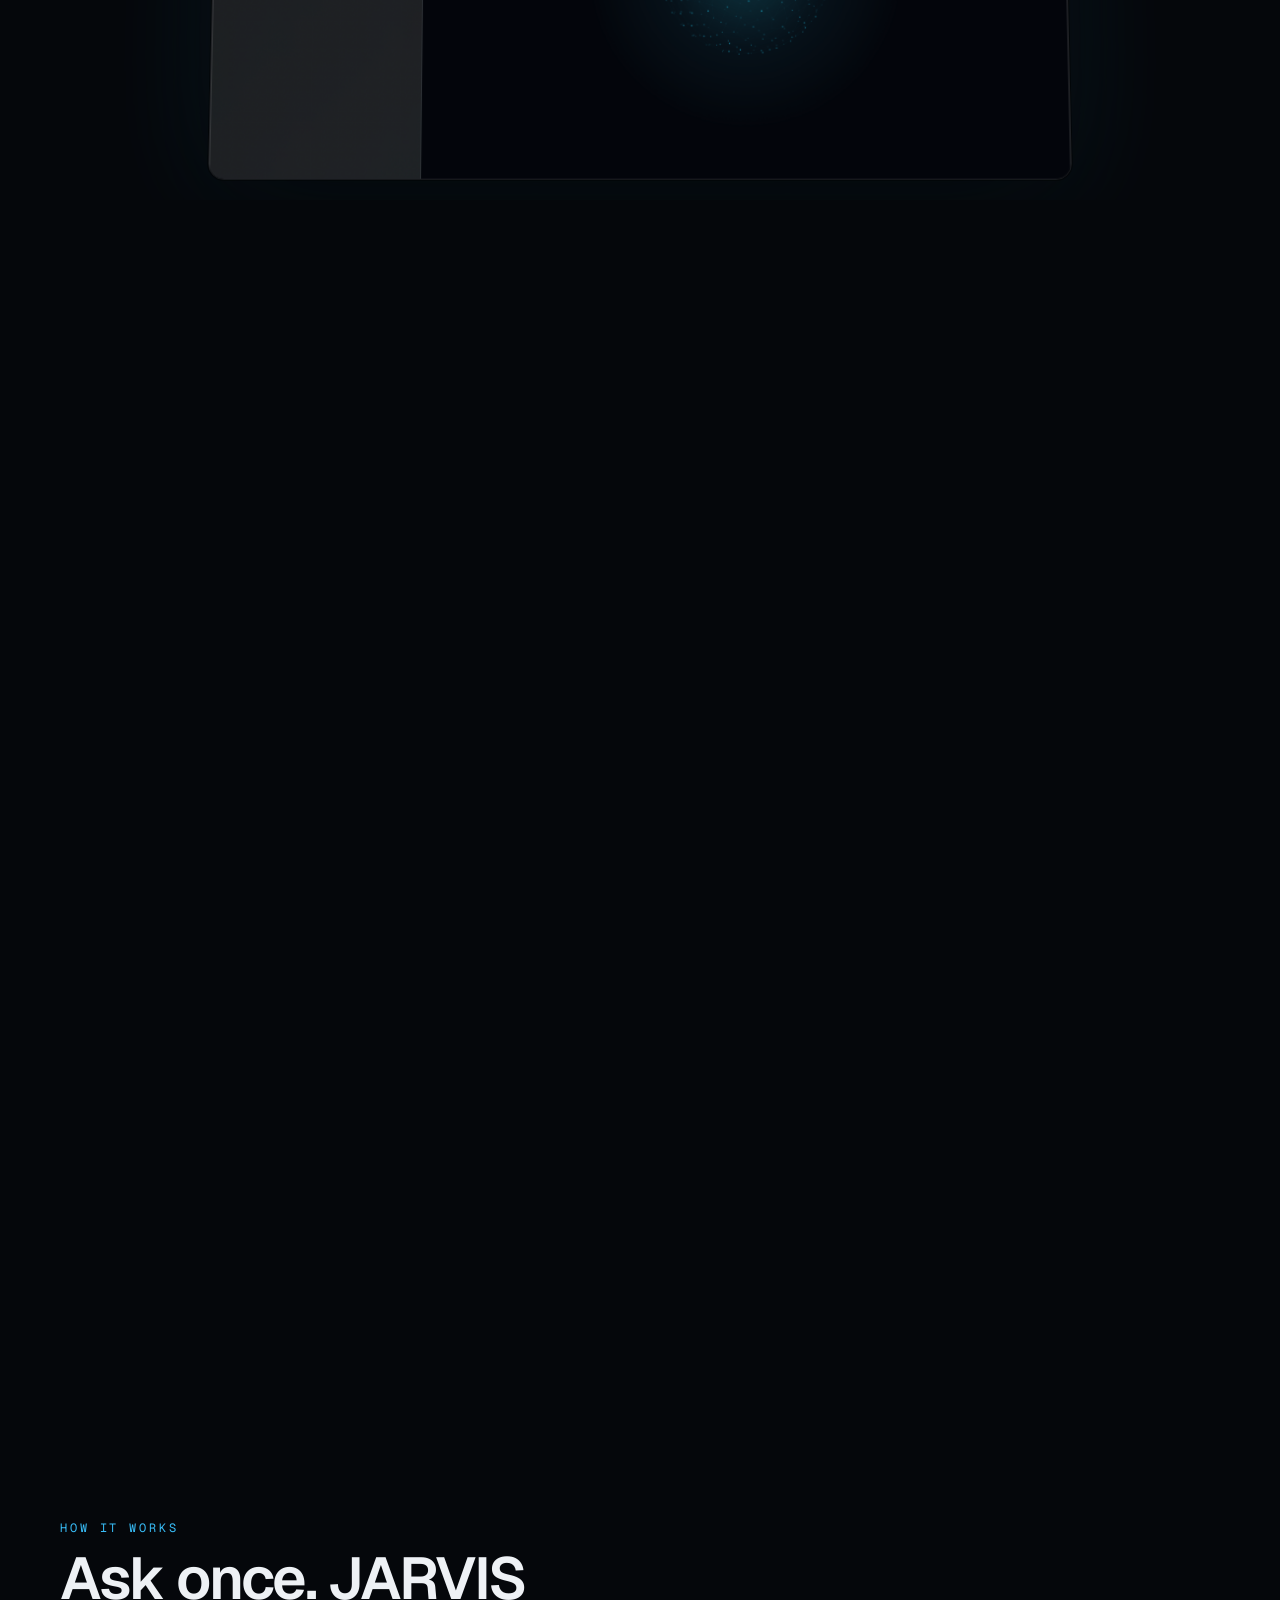
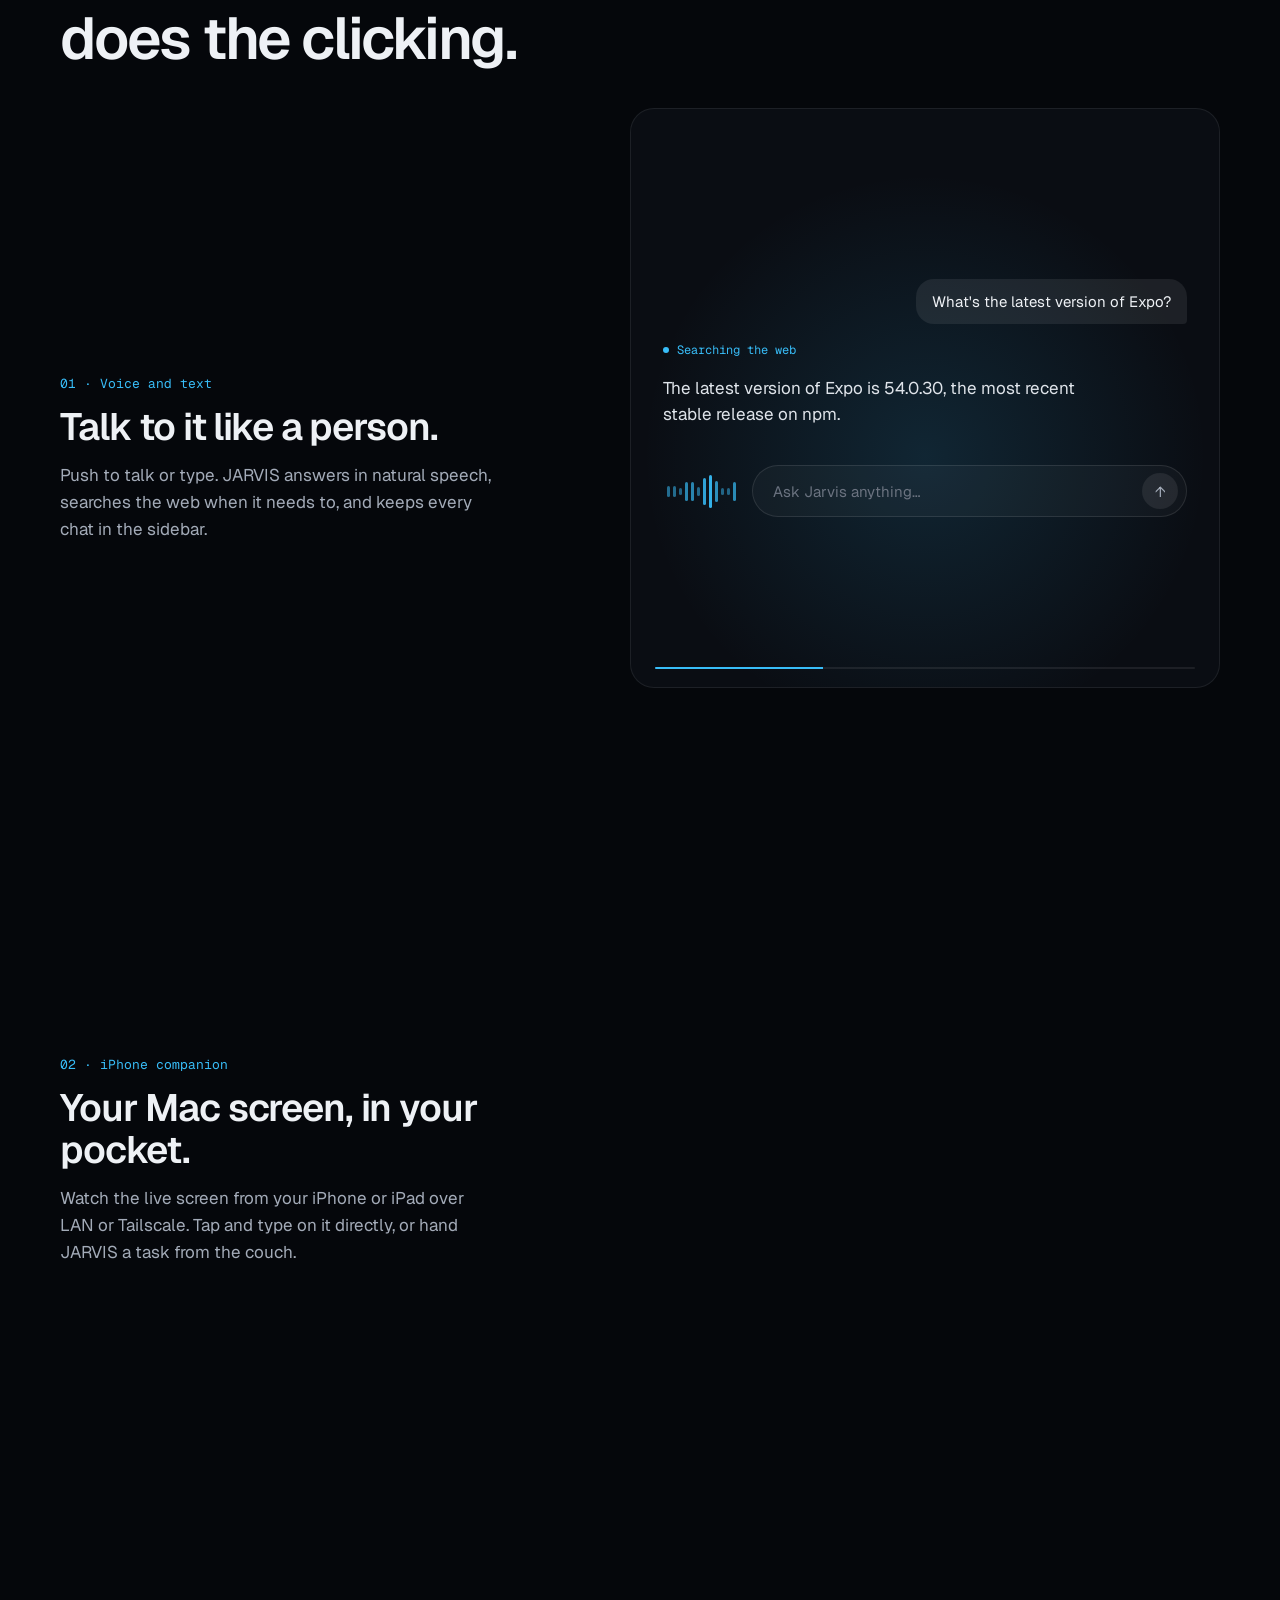
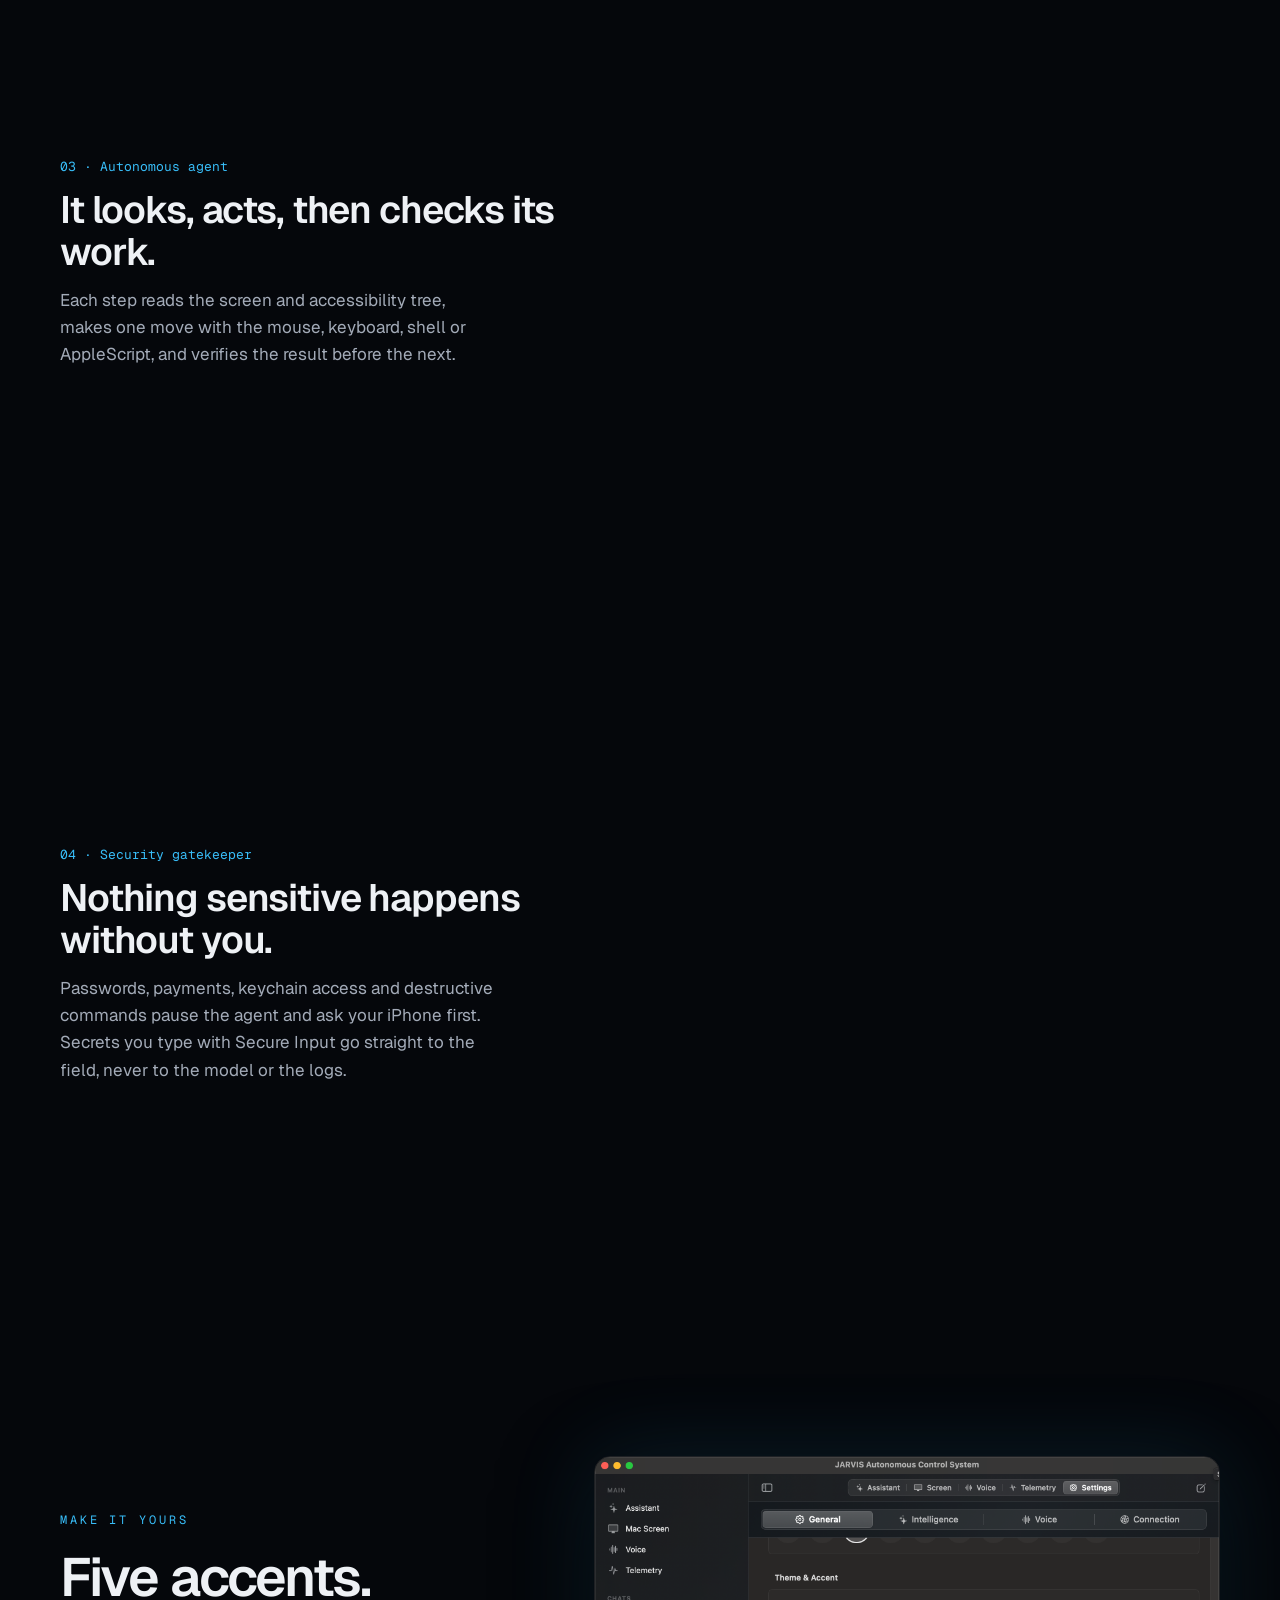
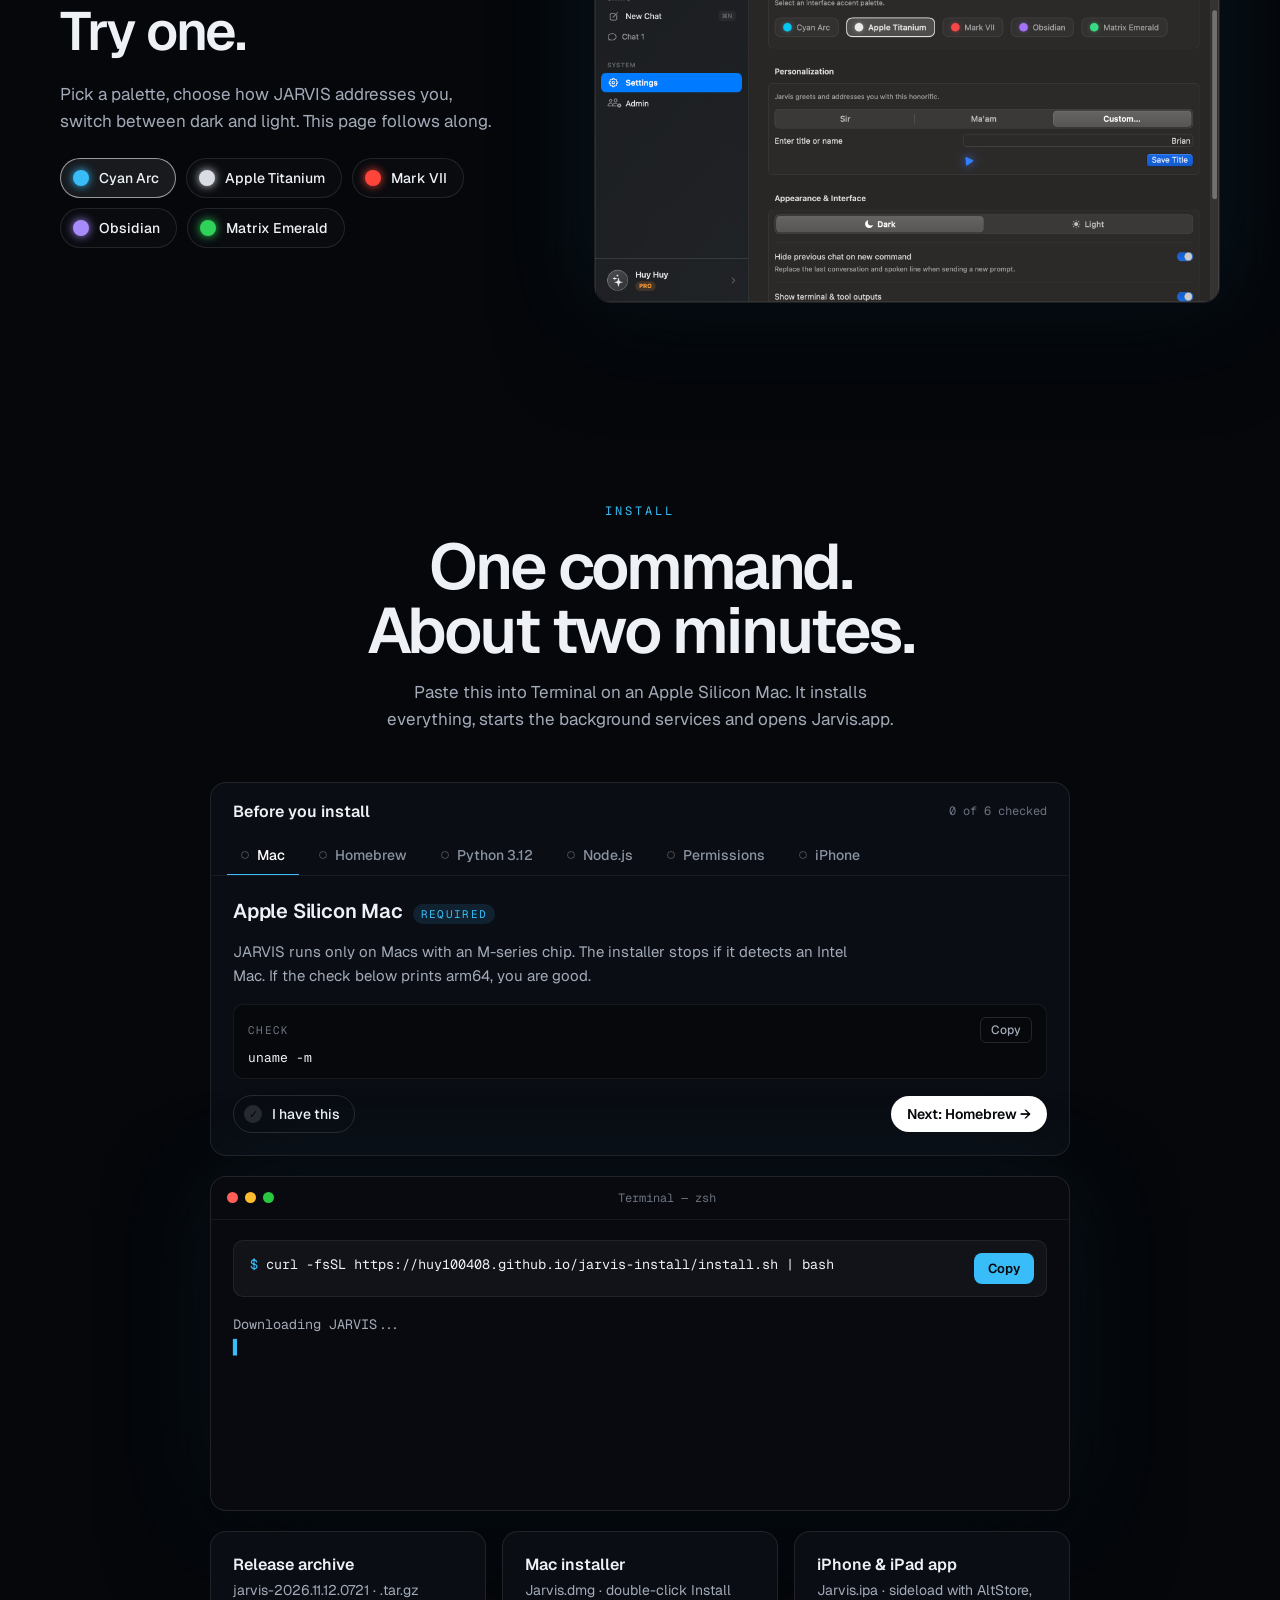
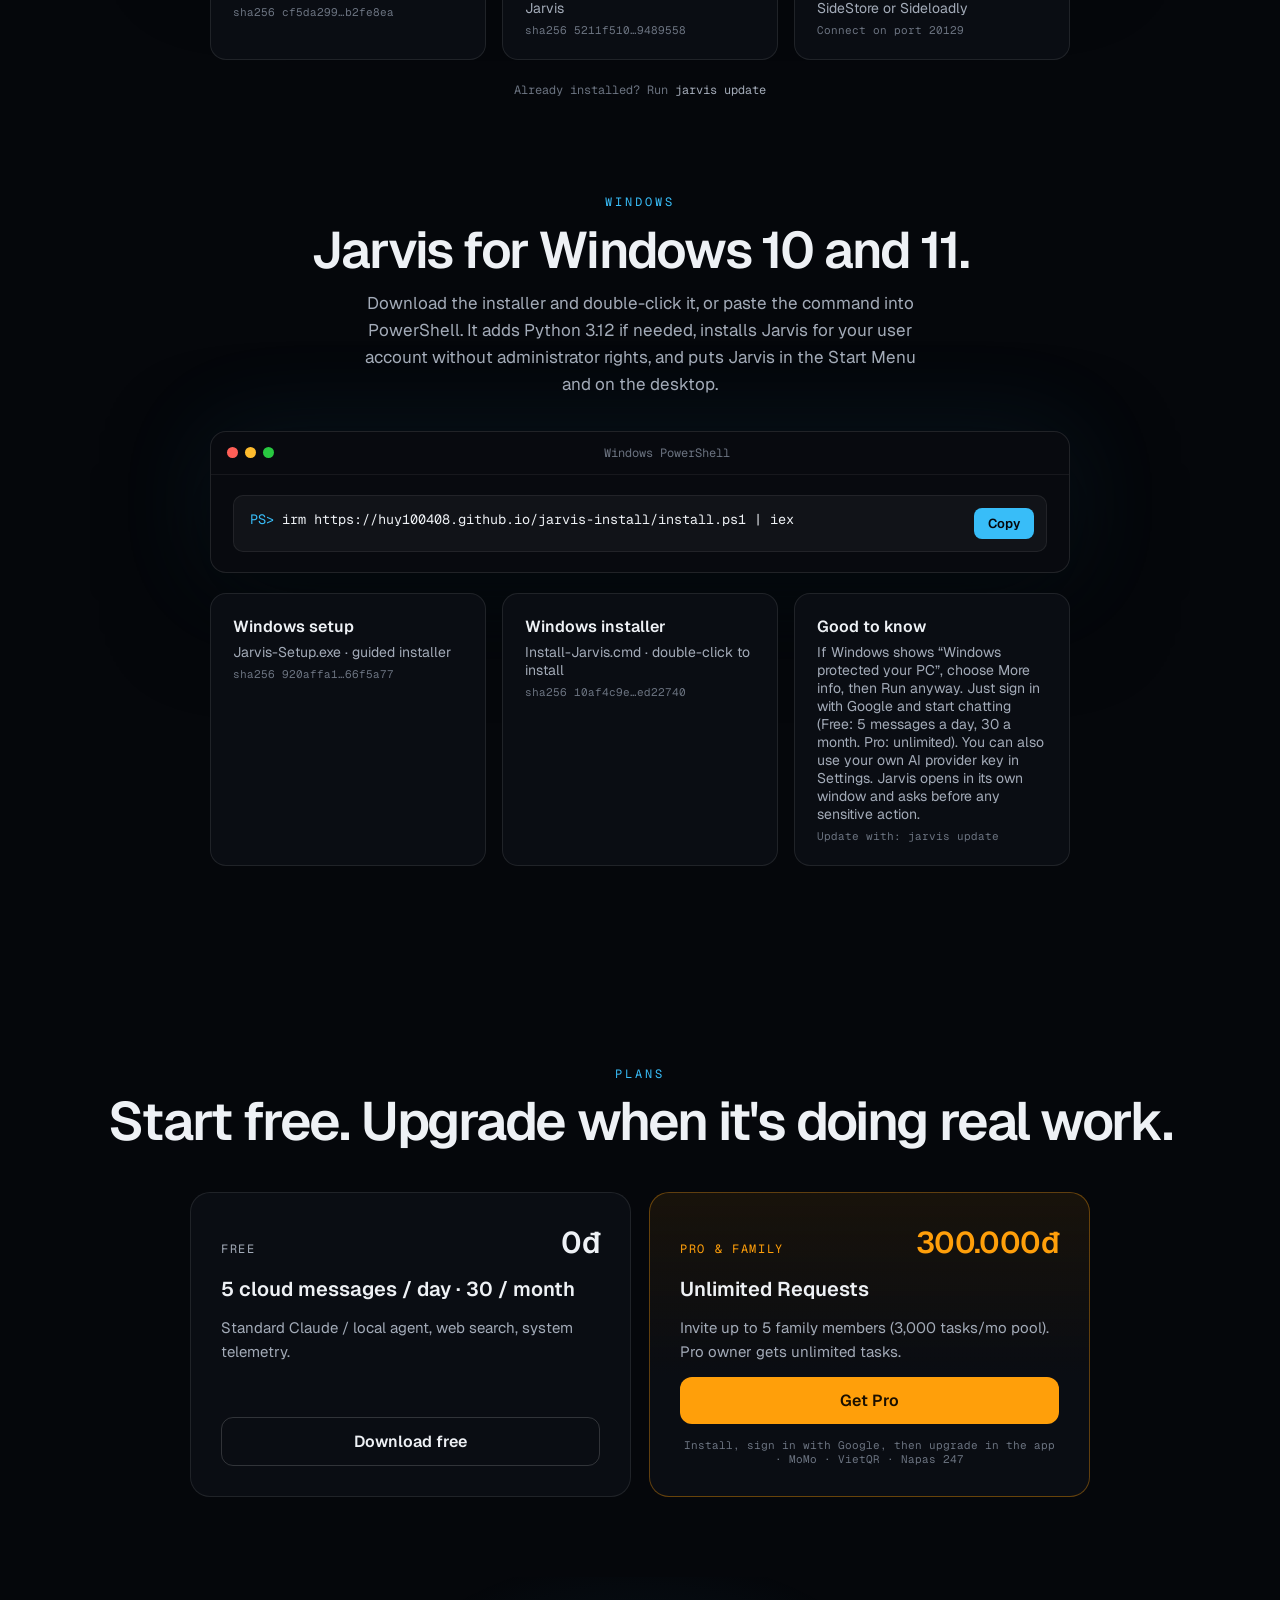
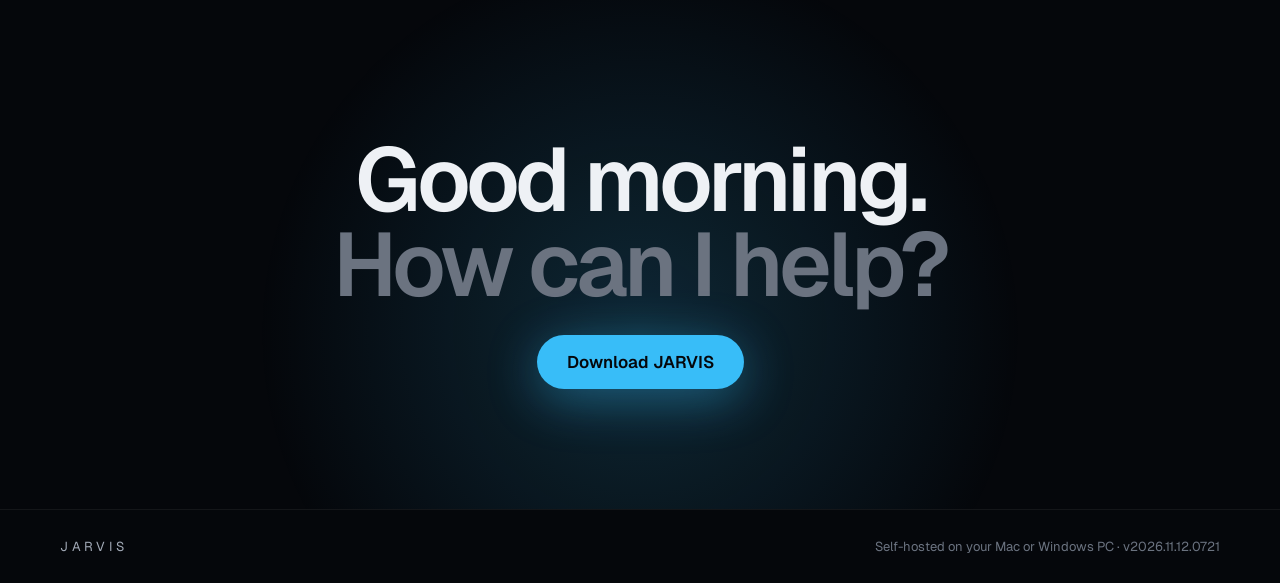
==== commit 1292c289: "release 2026.11.12.0721-e6640ebb: dmg and exe download buttons, Windows setup exe" ====
--- a/index.html
+++ b/index.html
@@ -158,8 +158,8 @@
     <h1 data-intro="1">Your Mac,<br><span style="color:var(--dim)">at your command.</span></h1>
     <p data-intro="2">JARVIS sees your screen, moves the cursor, runs the tools and answers out loud. It runs on your Mac, and anything sensitive waits for your approval on your iPhone.</p>
     <div class="cta-row" data-intro="3">
-      <a href="#install" class="btn-accent">Download for Mac <span style="font-size:18px;line-height:1">↓</span></a>
-      <a href="#windows" class="btn-ghost">Download for Windows</a>
+      <a href="downloads/Jarvis.dmg" download class="btn-accent">Download for Mac (.dmg) <span style="font-size:18px;line-height:1">↓</span></a>
+      <a href="downloads/Jarvis-Setup.exe" download class="btn-ghost">Download for Windows (.exe) <span style="font-size:18px;line-height:1">↓</span></a>
       <a href="#features" class="btn-ghost">See how it works</a>
     </div>
   </div>
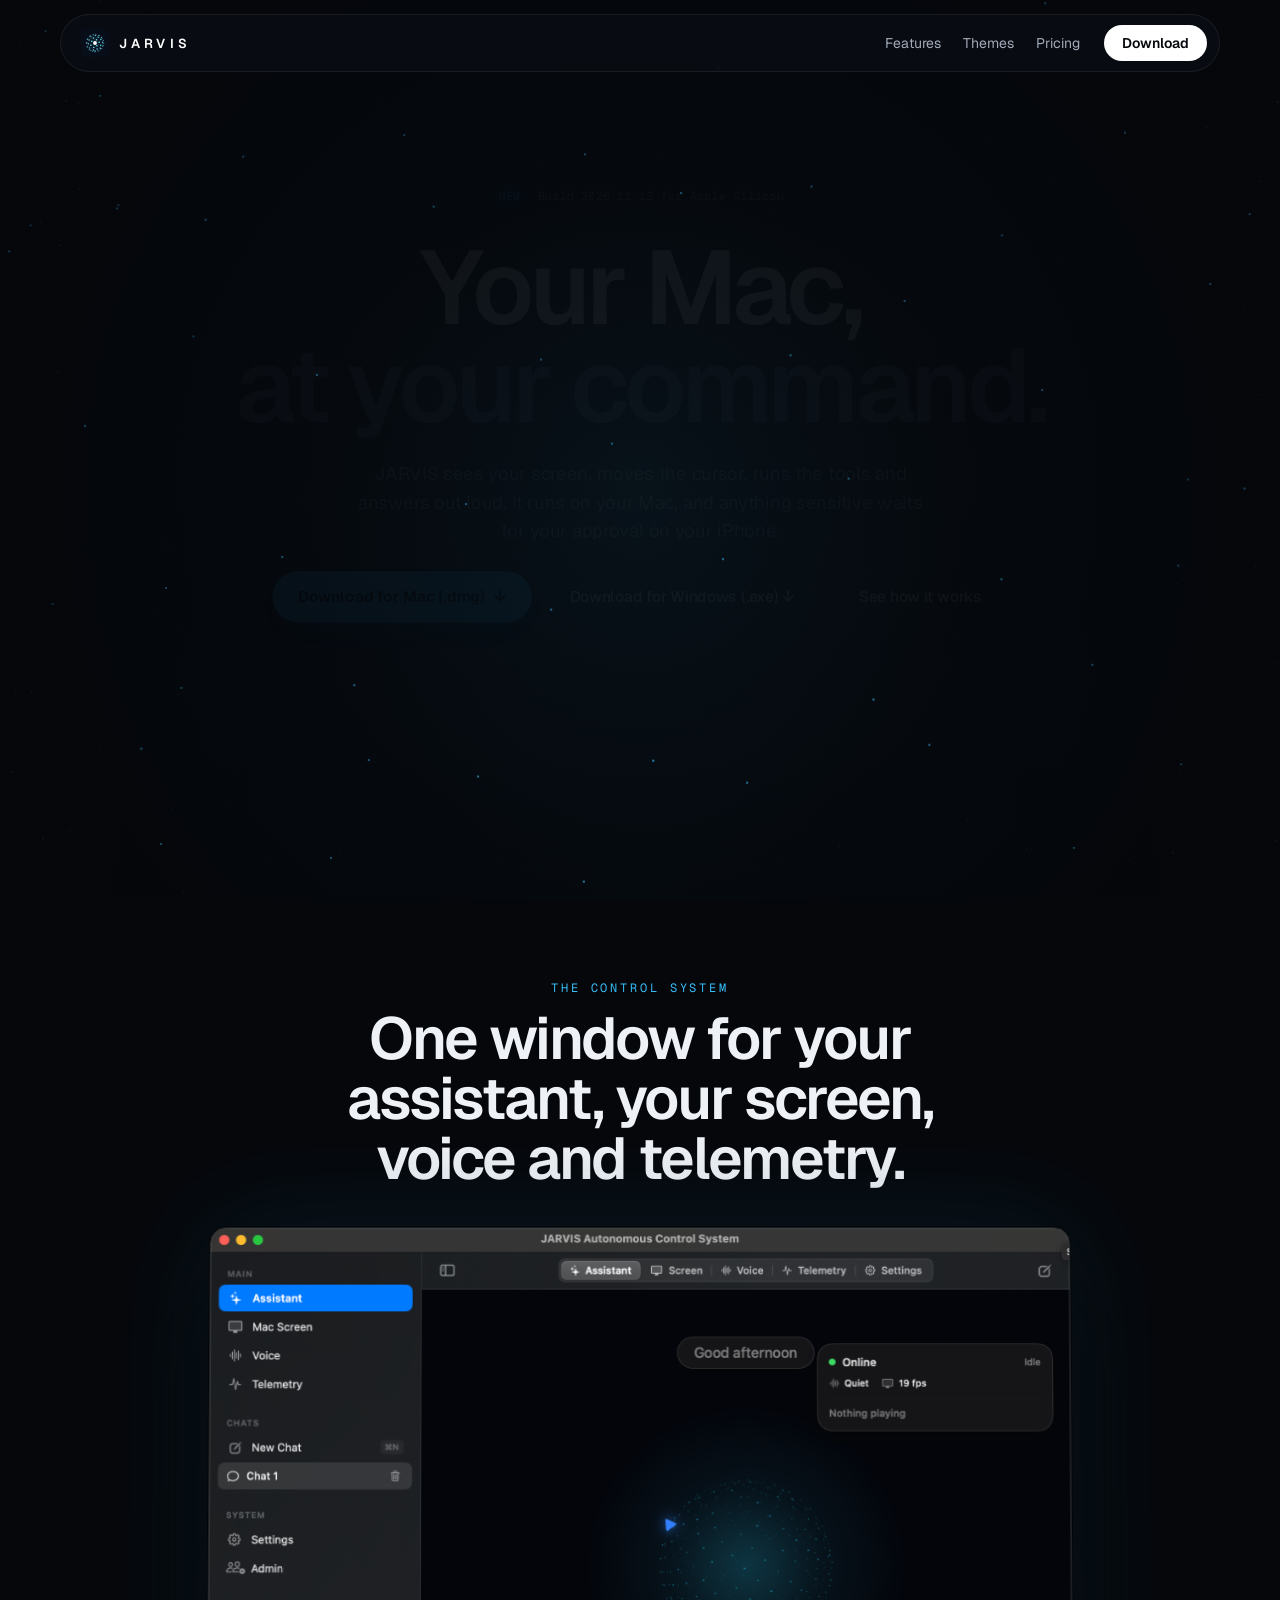
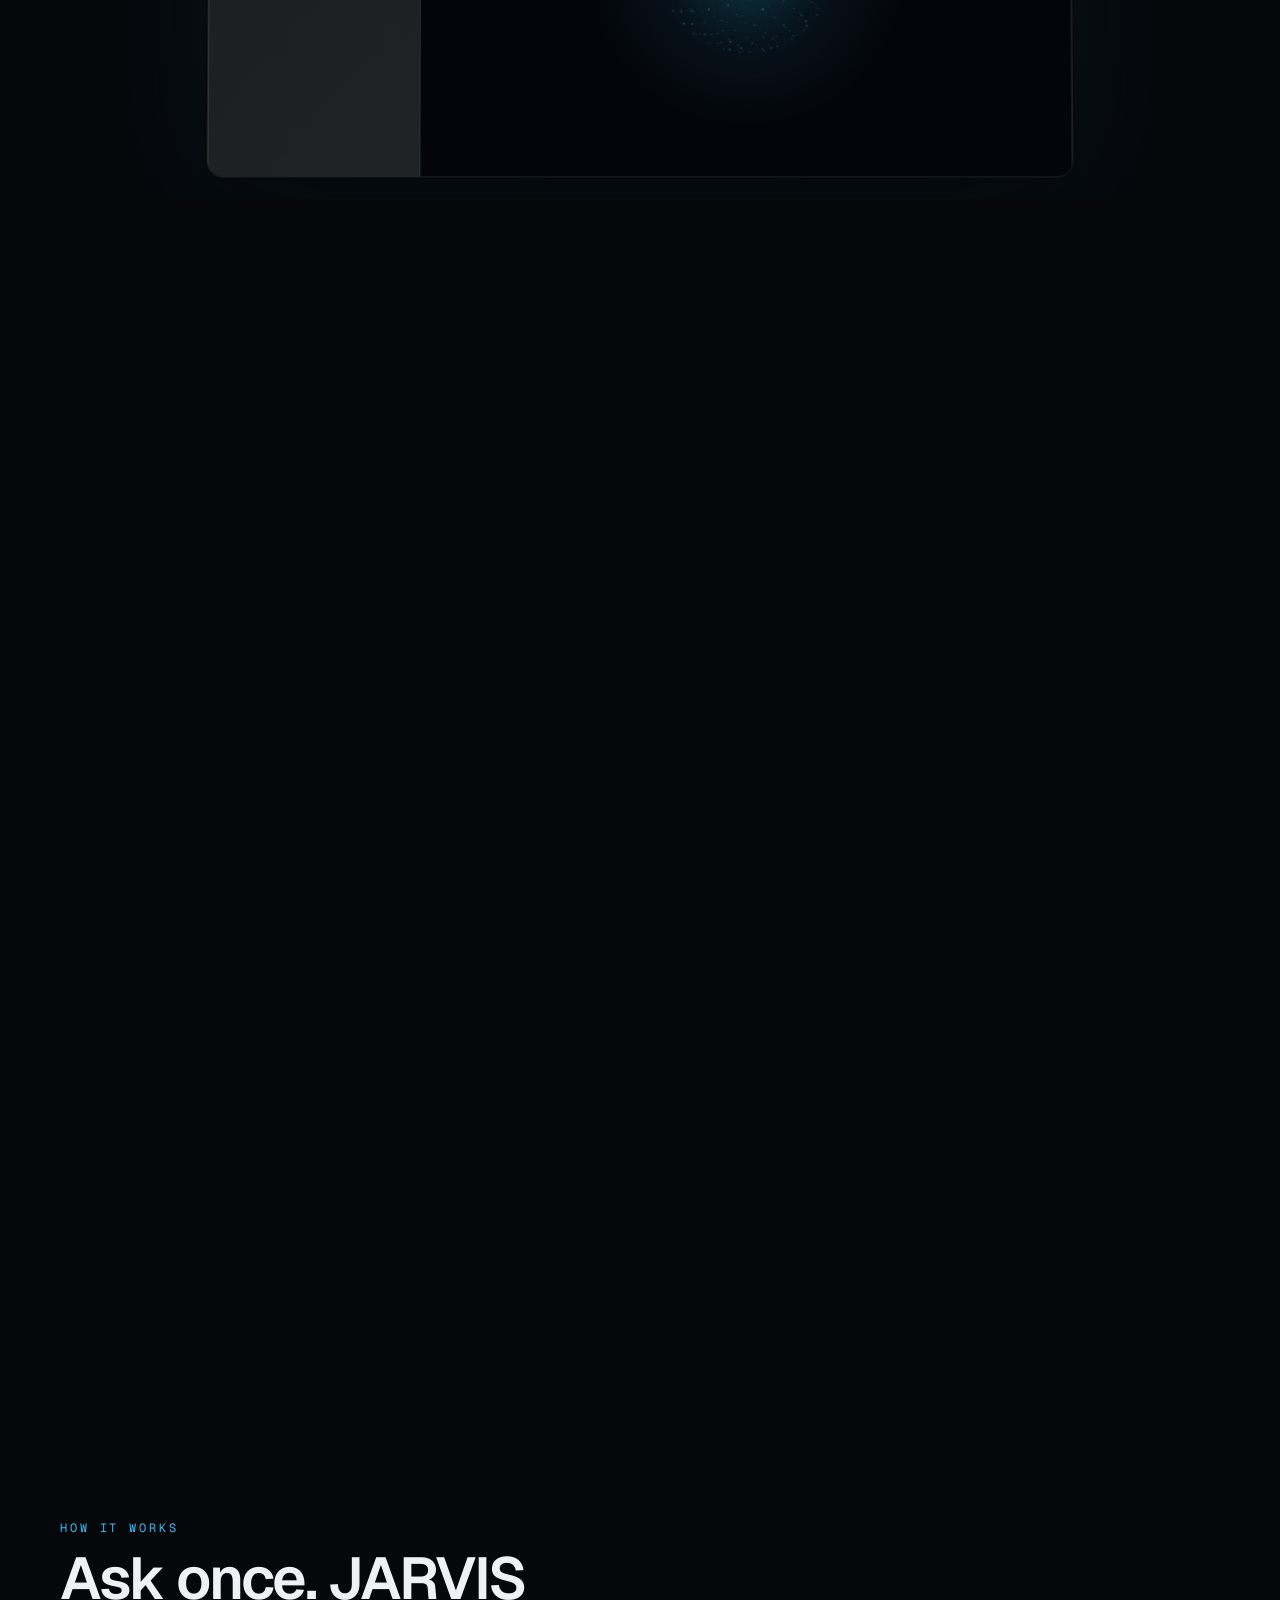
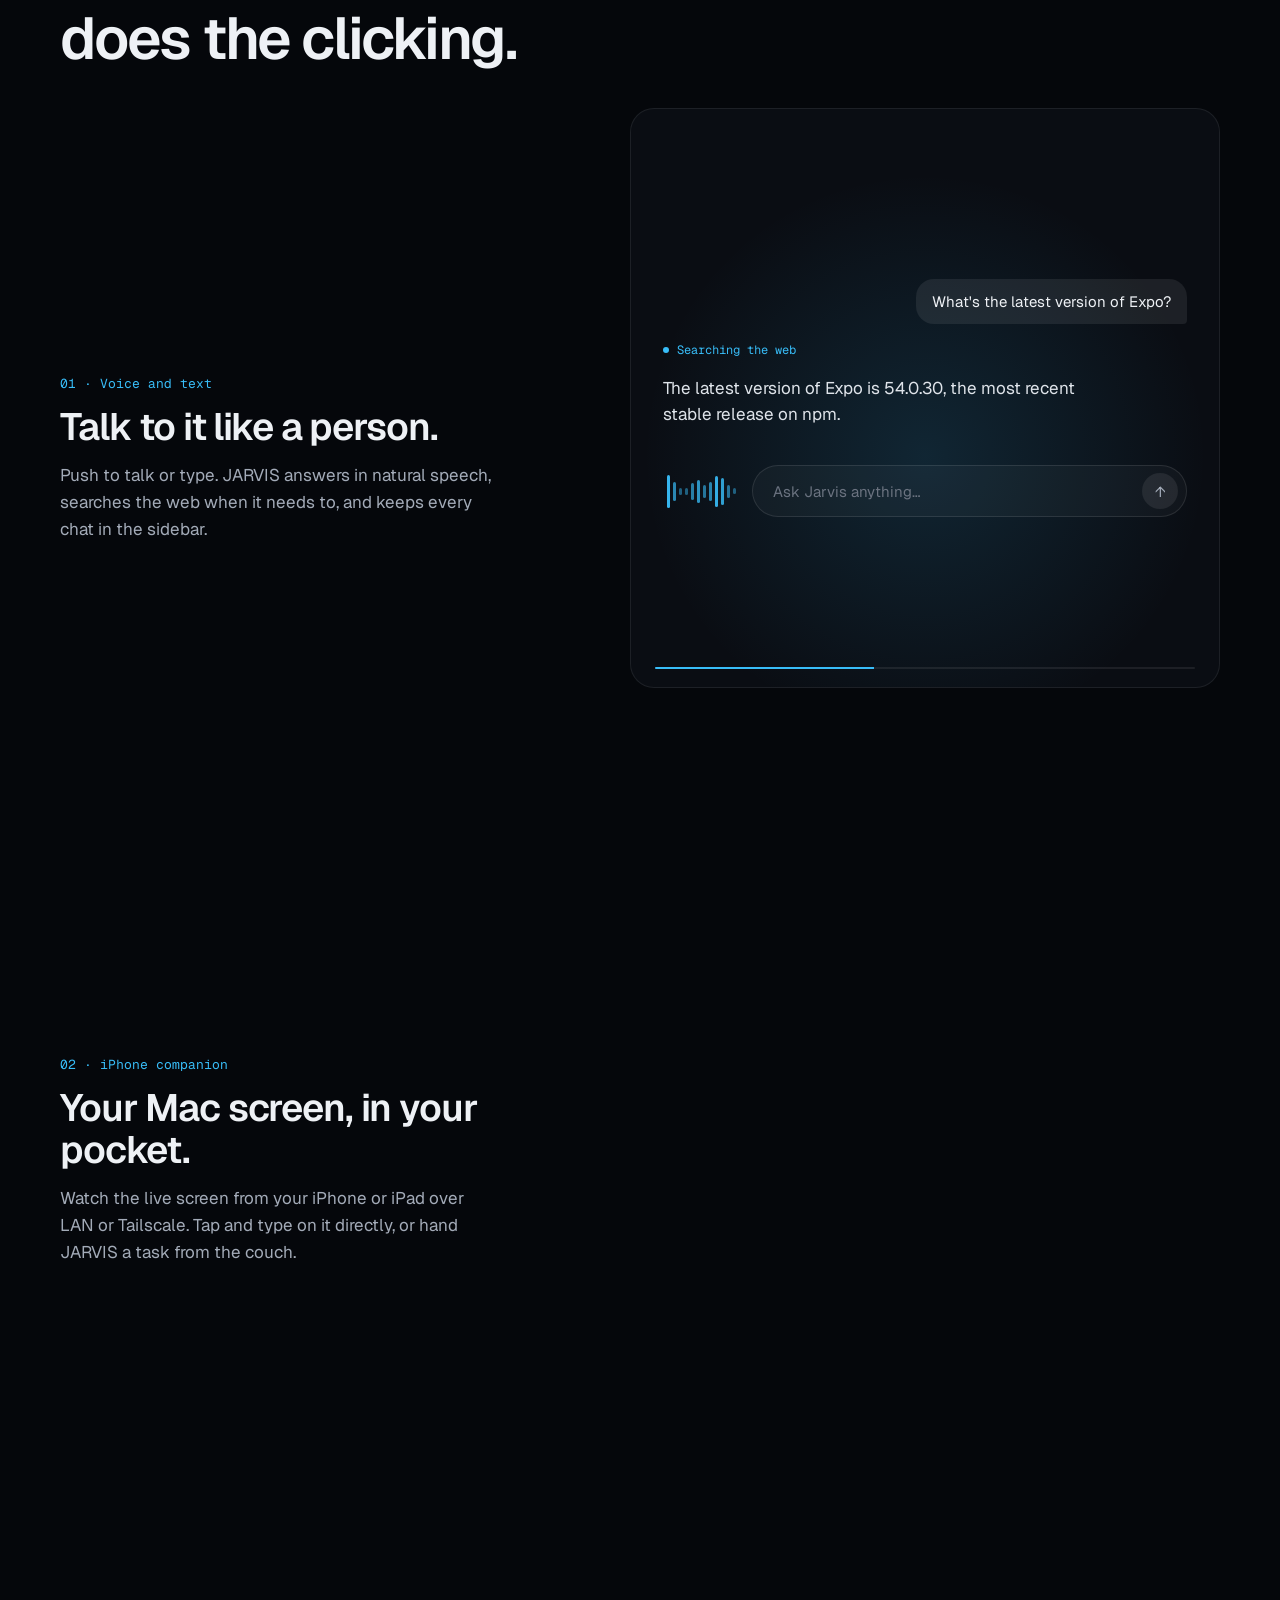
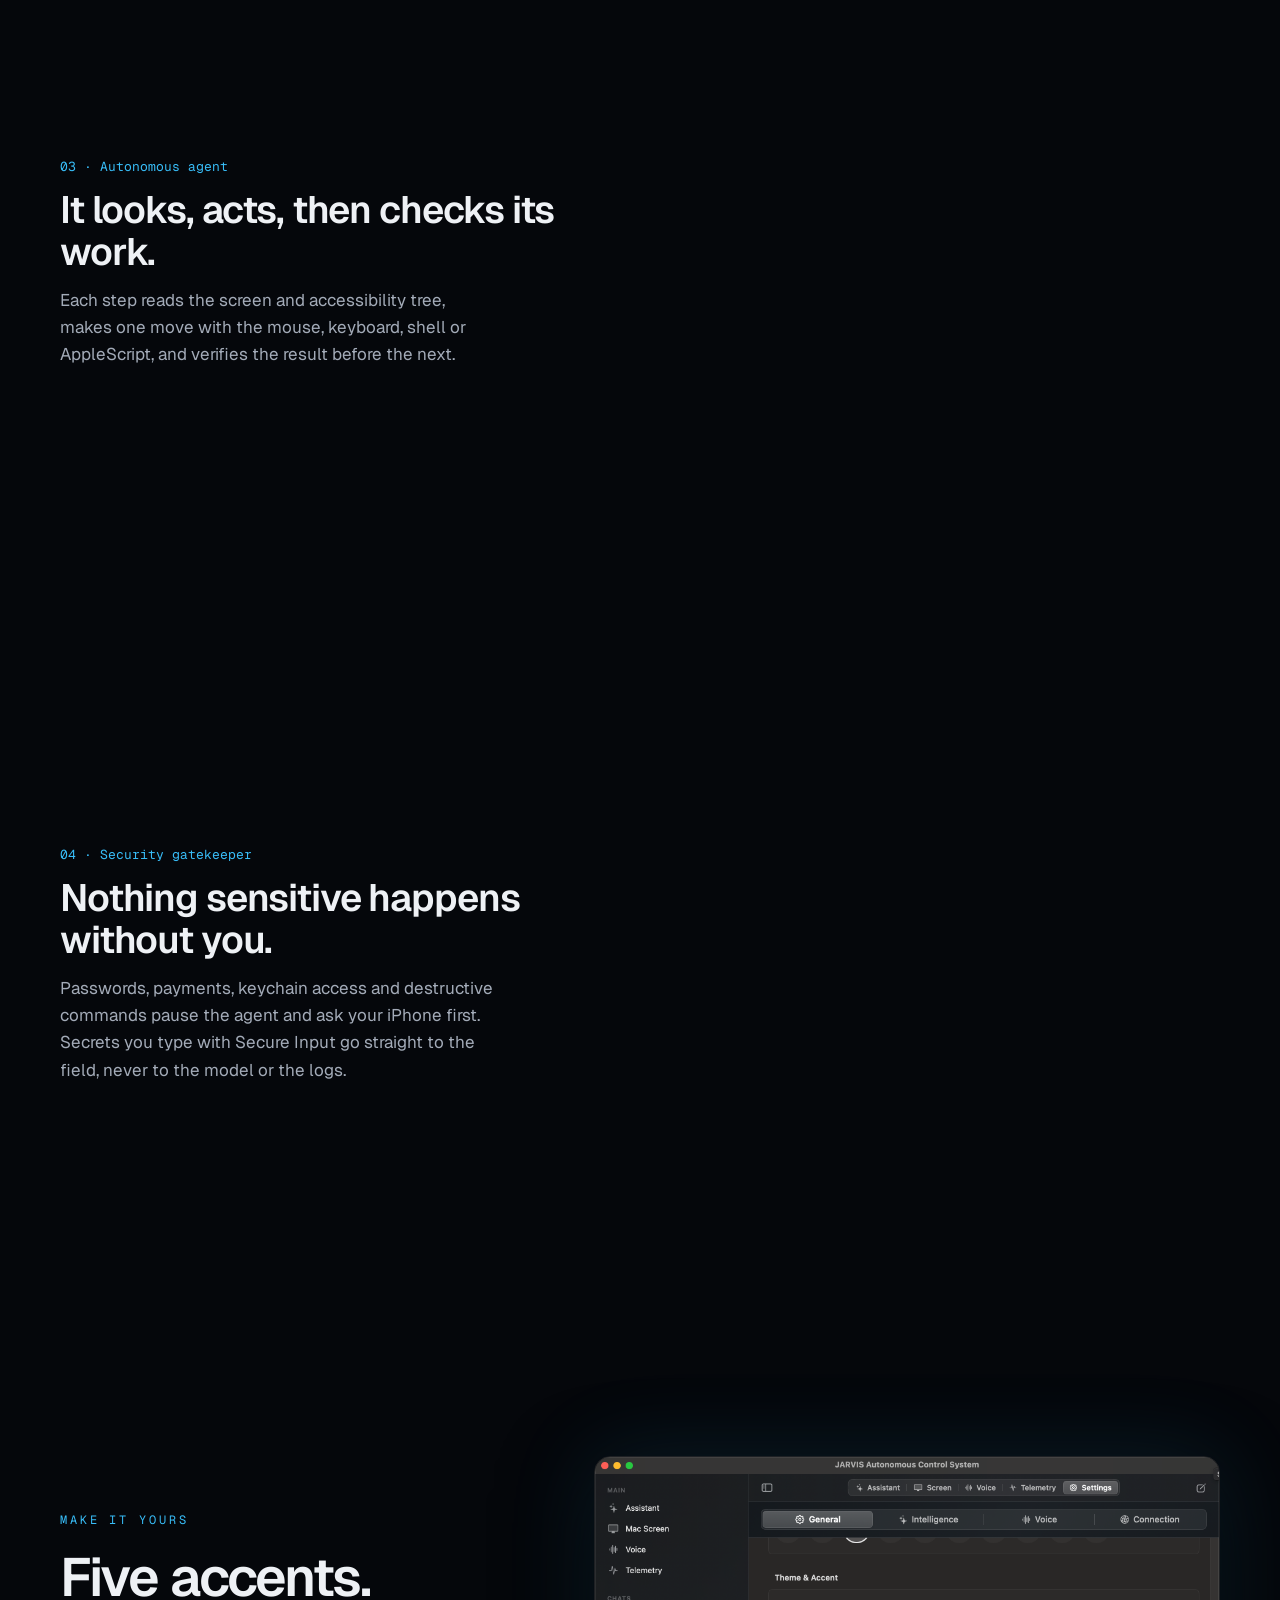
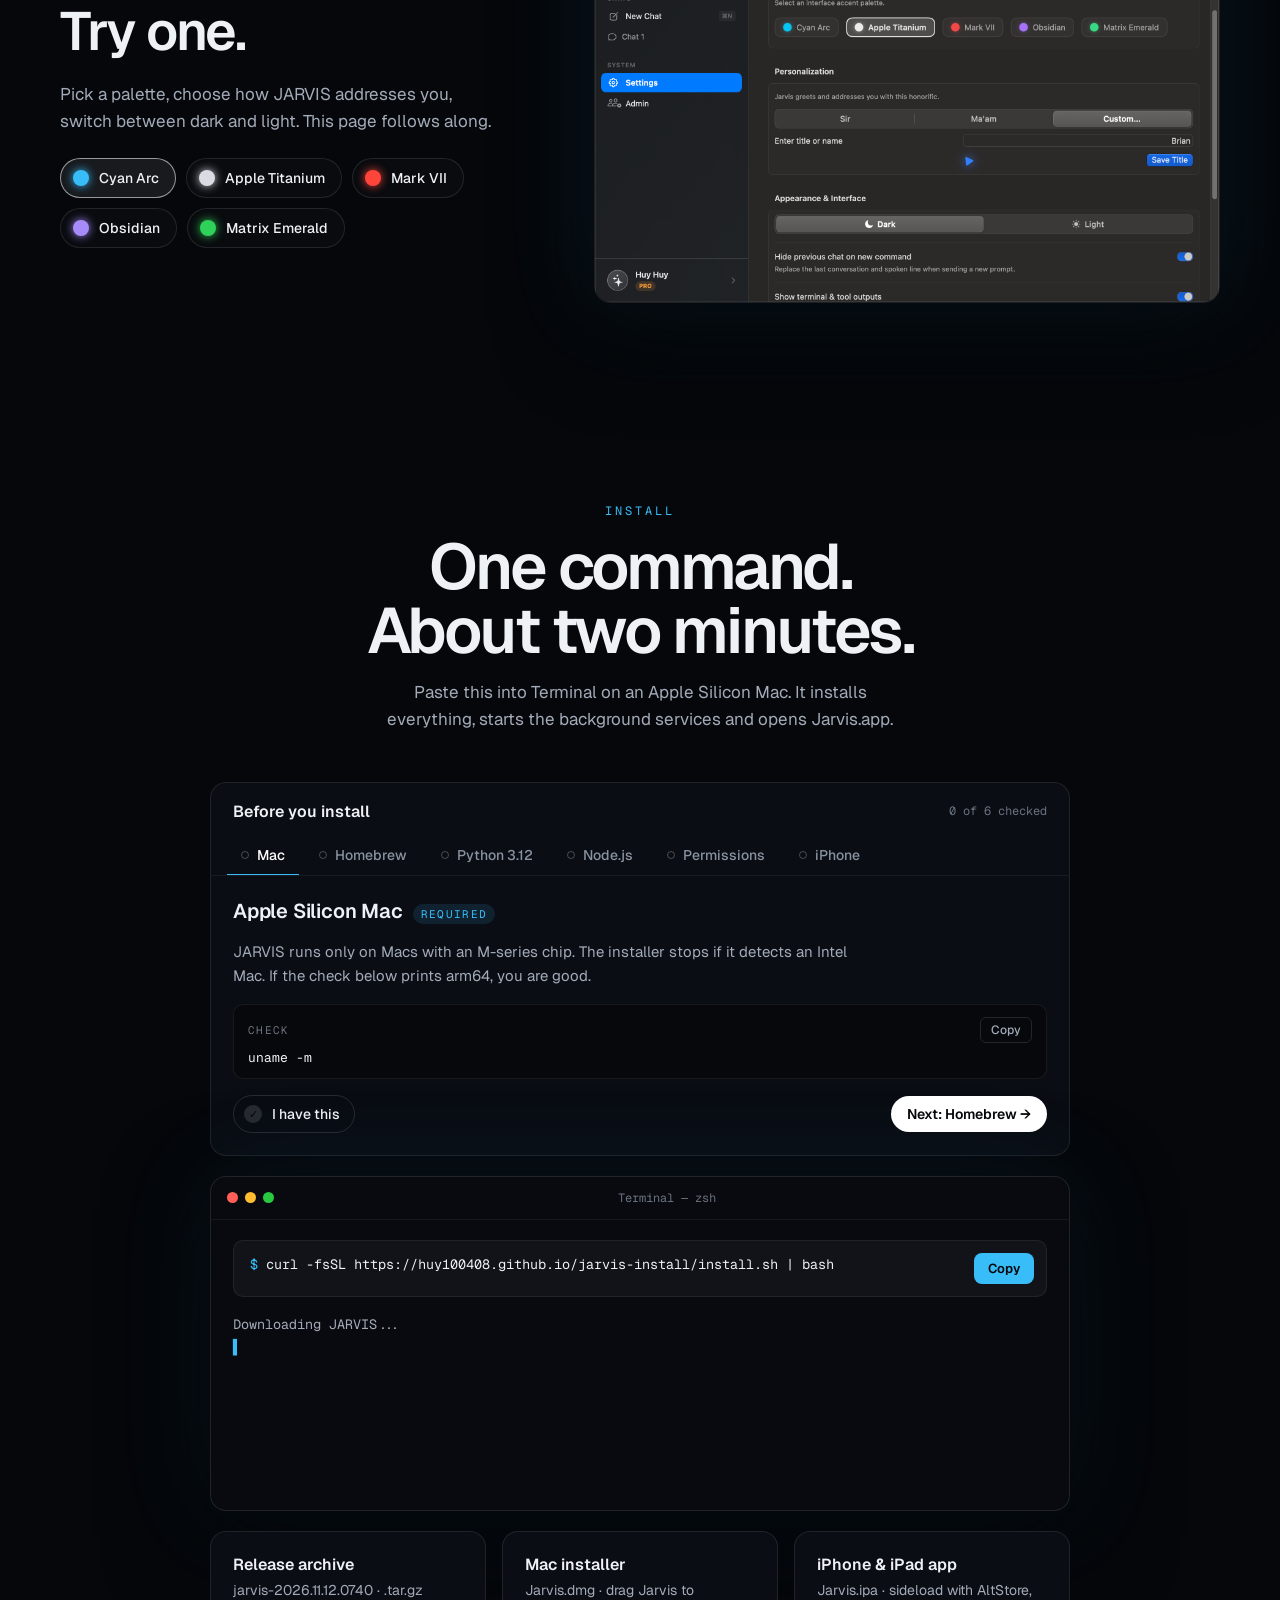
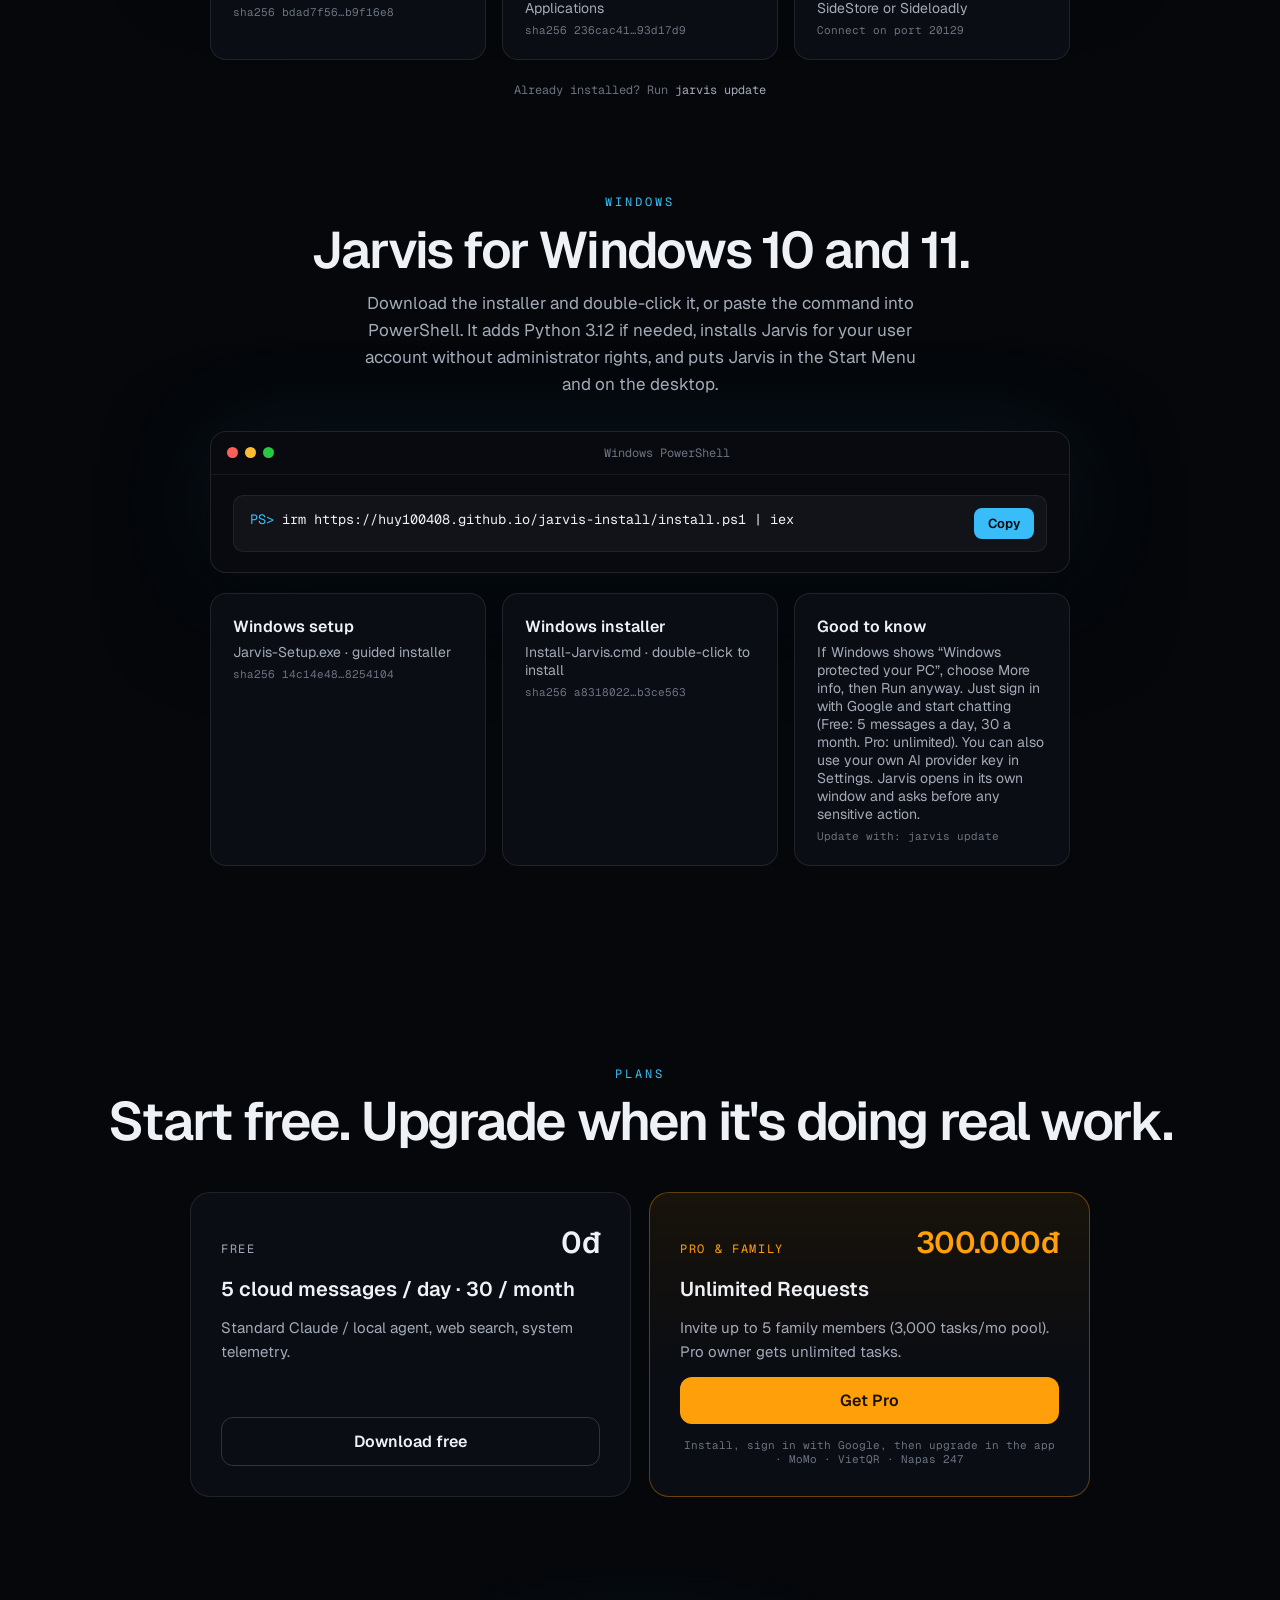
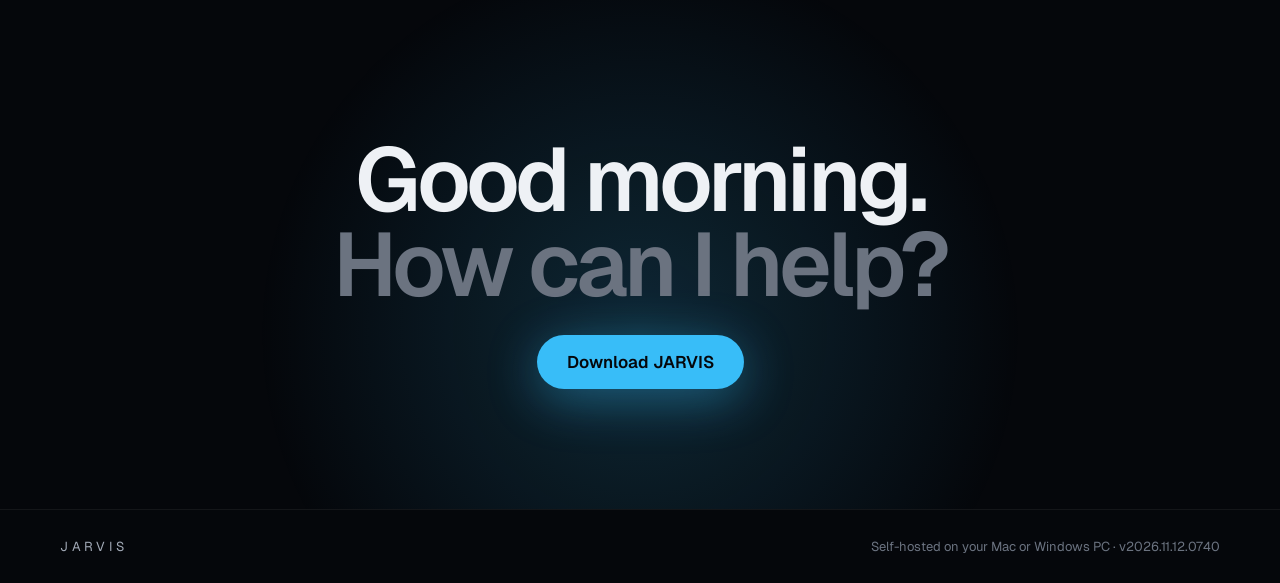
==== commit ac3d7cda: "Release: new logo, drag-to-Applications dmg" ====
--- a/index.html
+++ b/index.html
@@ -9,7 +9,9 @@
 <meta property="og:description" content="Your computer, at your command. One-line install for Apple Silicon Macs and Windows.">
 <meta property="og:image" content="assets/jarvis_hud.png">
 <meta name="theme-color" content="#05070b">
-<link rel="icon" href="data:image/svg+xml,%3Csvg xmlns=%22http://www.w3.org/2000/svg%22 viewBox=%220 0 32 32%22%3E%3Crect width=%2232%22 height=%2232%22 rx=%228%22 fill=%22%2305070b%22/%3E%3Ccircle cx=%2216%22 cy=%2216%22 r=%227%22 fill=%22%2338bdf8%22/%3E%3C/svg%3E">
+<link rel="icon" type="image/svg+xml" href="assets/jarvis-logo.svg">
+<link rel="icon" type="image/png" sizes="256x256" href="assets/jarvis-icon-256.png">
+<link rel="apple-touch-icon" href="assets/apple-touch-icon.png">
 <link rel="preconnect" href="https://fonts.googleapis.com">
 <link rel="preconnect" href="https://fonts.gstatic.com" crossorigin>
 <link href="https://fonts.googleapis.com/css2?family=Geist:wght@300;400;500;600;700&family=Geist+Mono:wght@400;500&display=swap" rel="stylesheet">
@@ -40,7 +42,7 @@
 nav{position:fixed;top:0;left:0;right:0;z-index:50;display:flex;justify-content:center;padding:14px 16px}
 .navbar{display:flex;align-items:center;gap:24px;width:100%;max-width:1160px;padding:10px 12px 10px 20px;border-radius:999px;background:rgba(12,15,21,.62);backdrop-filter:blur(18px) saturate(1.4);-webkit-backdrop-filter:blur(18px) saturate(1.4);border:1px solid rgba(255,255,255,.07)}
 .brand{display:flex;align-items:center;gap:10px;color:#fff;font-weight:600;letter-spacing:.32em;font-size:13px}
-.brand span{width:9px;height:9px;border-radius:50%;background:var(--accent);box-shadow:0 0 12px var(--accent)}
+.brand img{width:28px;height:28px;border-radius:7px;display:block}
 .navlinks{display:flex;gap:22px;margin-left:auto;font-size:14px;white-space:nowrap;align-items:center}
 .navlinks a{color:var(--muted)}
 .navlinks a:hover{color:#fff}
@@ -140,7 +142,7 @@
 
 <nav>
   <div class="navbar">
-    <a href="#top" class="brand"><span></span>JARVIS</a>
+    <a href="#top" class="brand"><img src="assets/jarvis-logo.svg" alt="">JARVIS</a>
     <div class="navlinks">
       <a href="#features">Features</a>
       <a href="#themes">Themes</a>
@@ -349,7 +351,7 @@
       </a>
       <a data-reveal class="dl" id="dlDmg" href="downloads/Jarvis.dmg" download>
         <b>Mac installer</b>
-        <span class="sub">Jarvis.dmg · double-click Install Jarvis</span>
+        <span class="sub">Jarvis.dmg · drag Jarvis to Applications</span>
         <span class="mono" id="dlDmgSha">sha256 checked on download</span>
       </a>
       <a data-reveal class="dl" id="dlIpa" href="downloads/Jarvis.ipa" download>
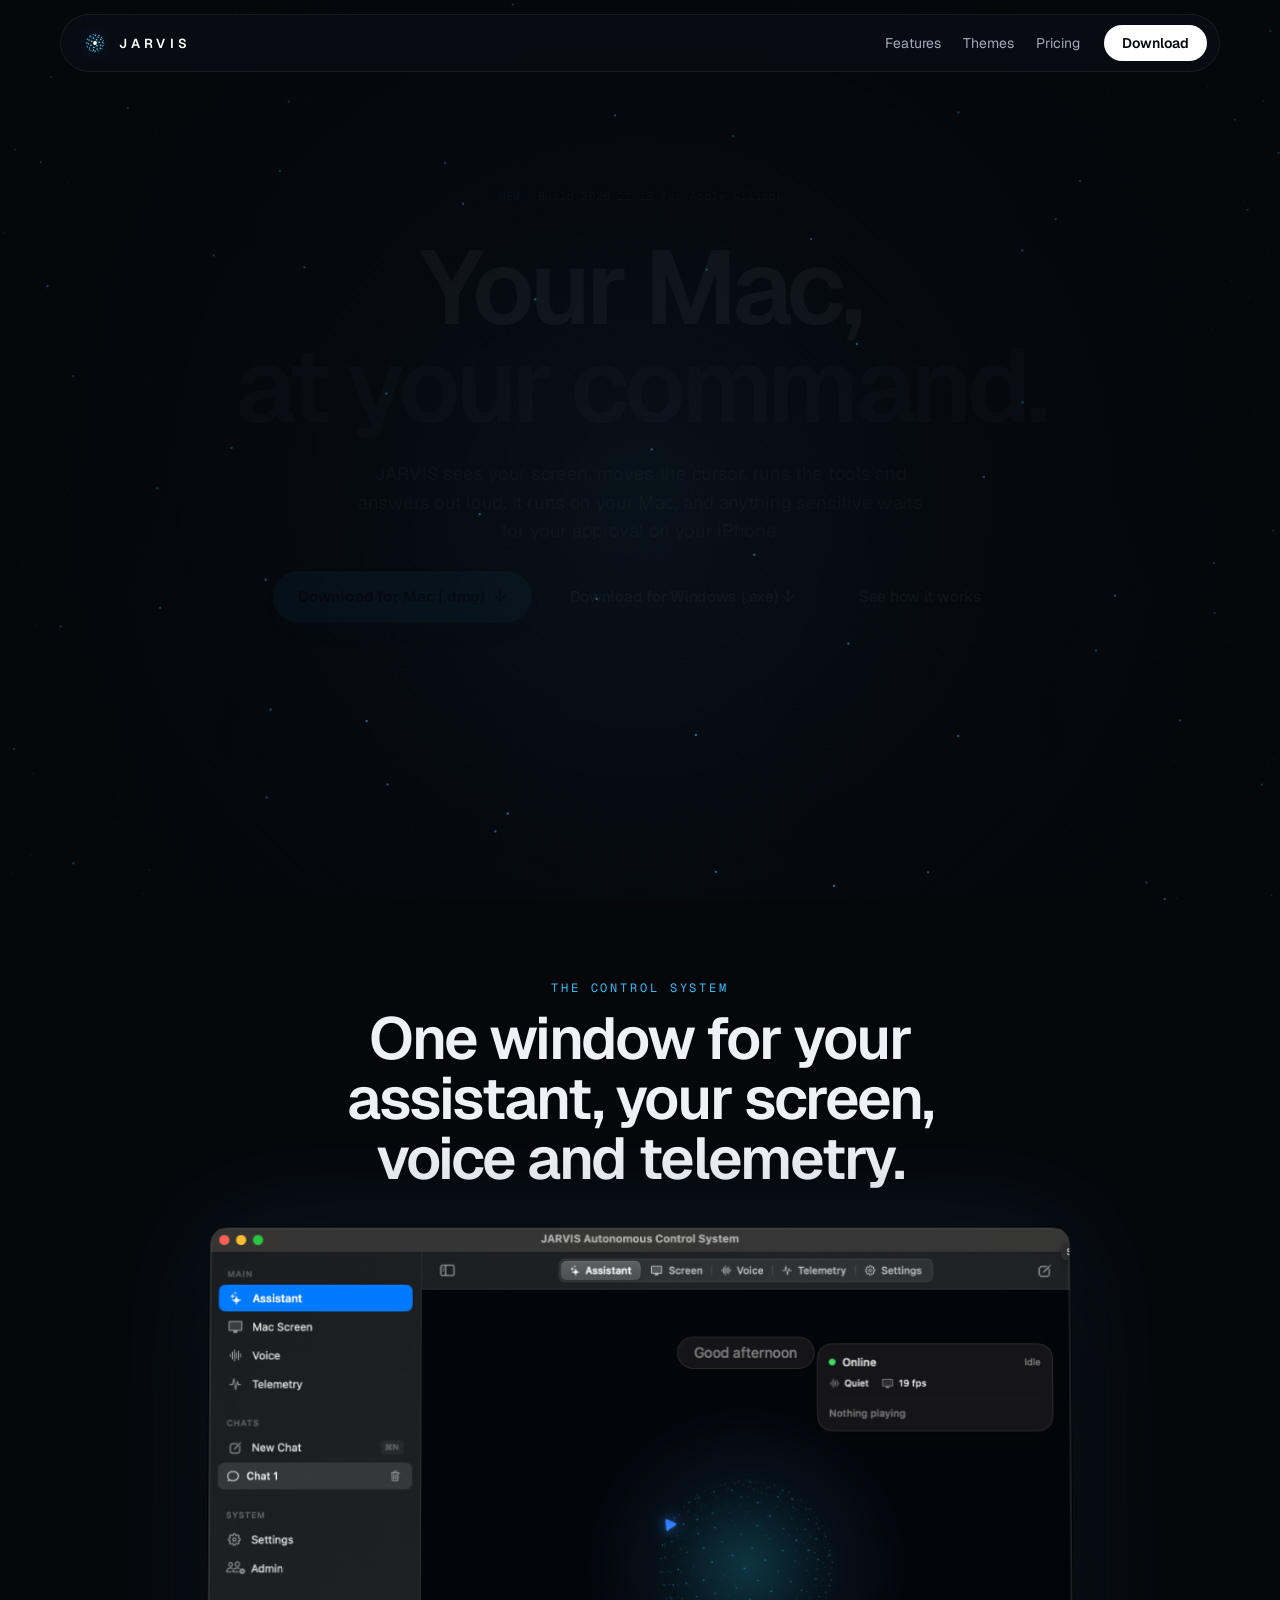
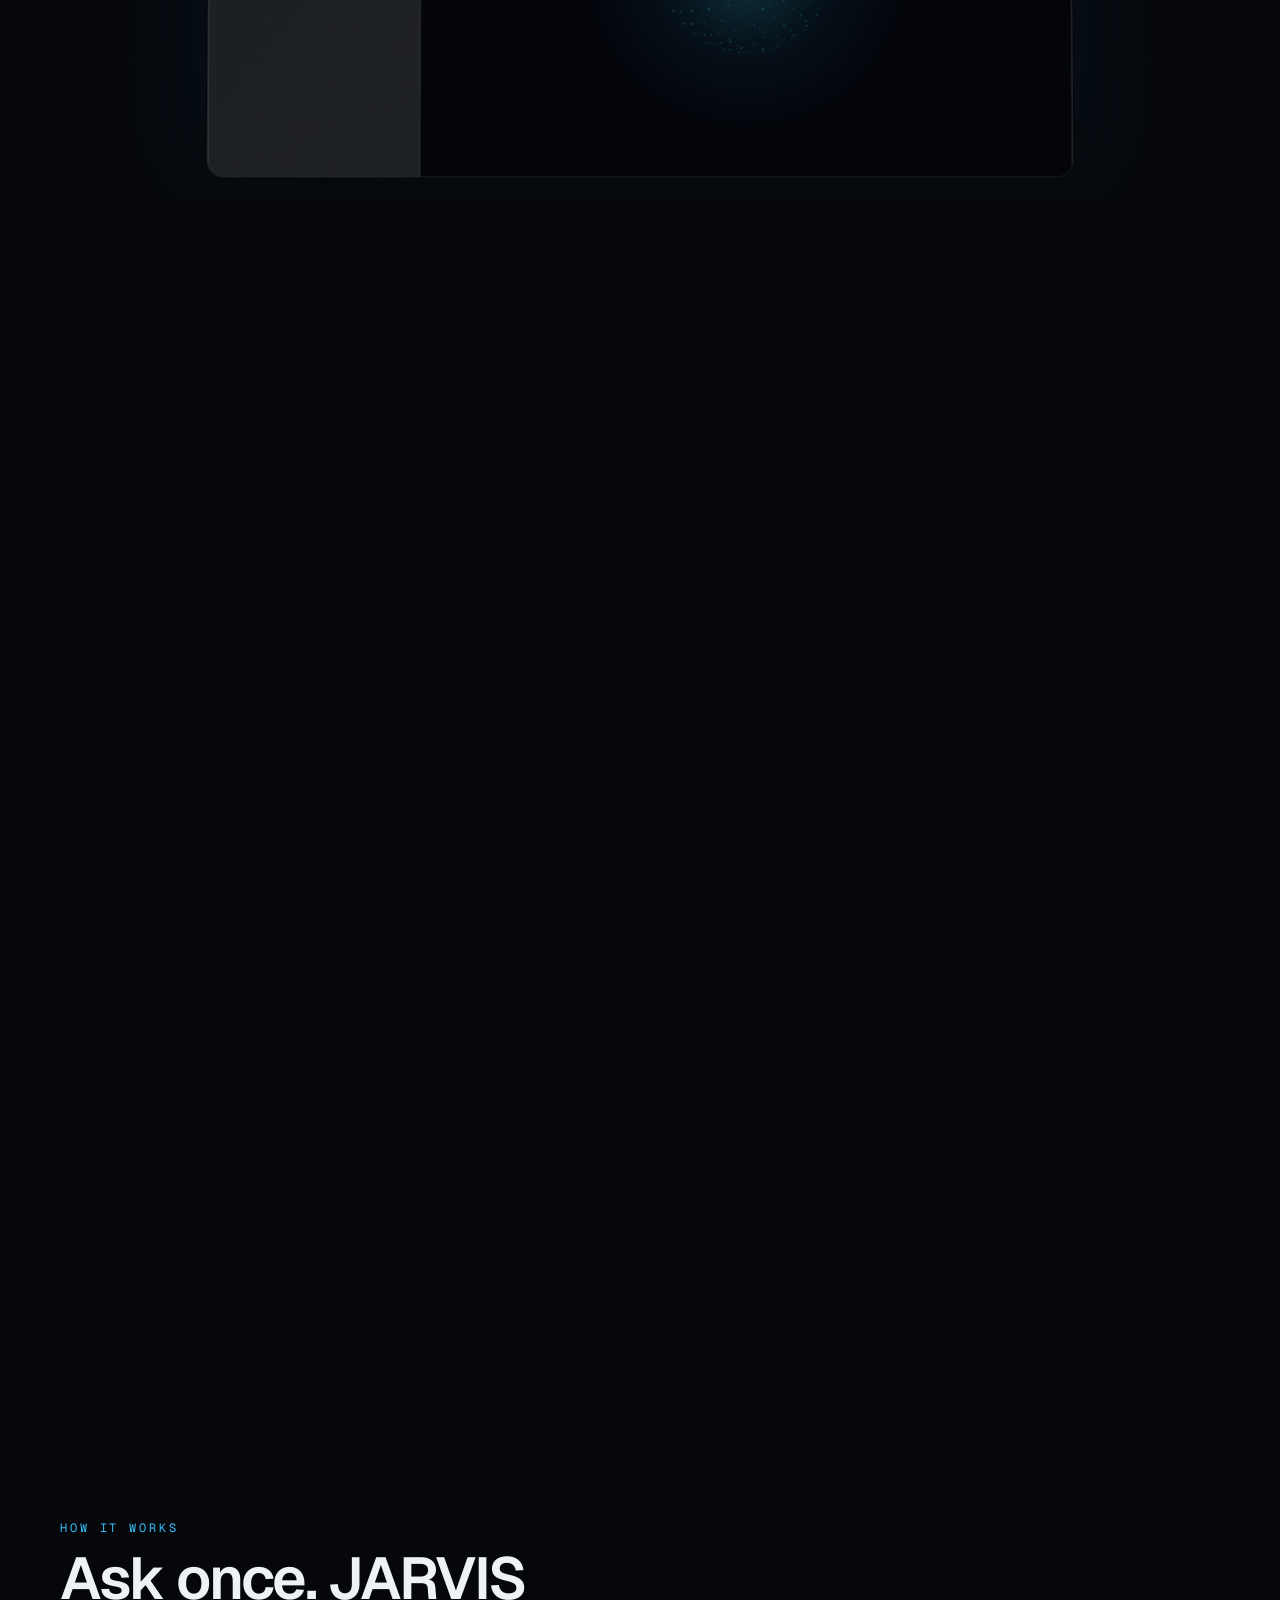
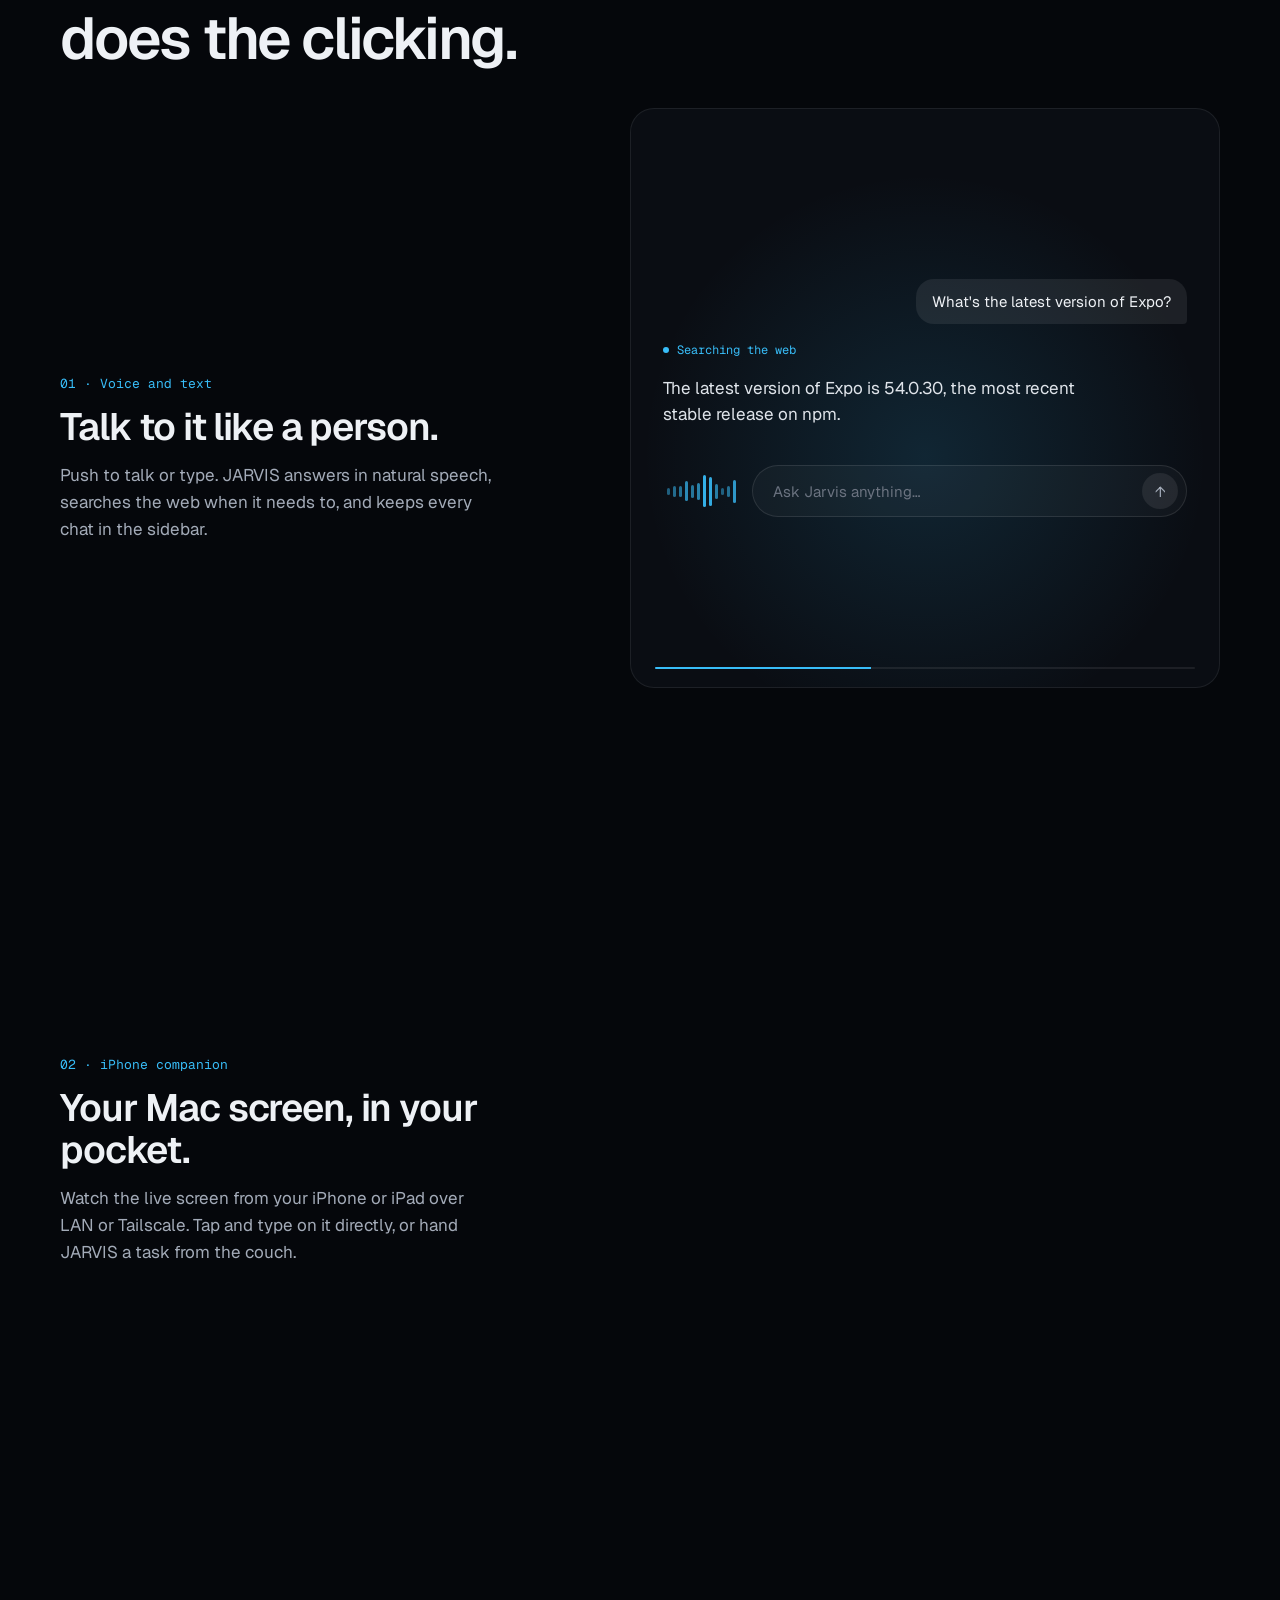
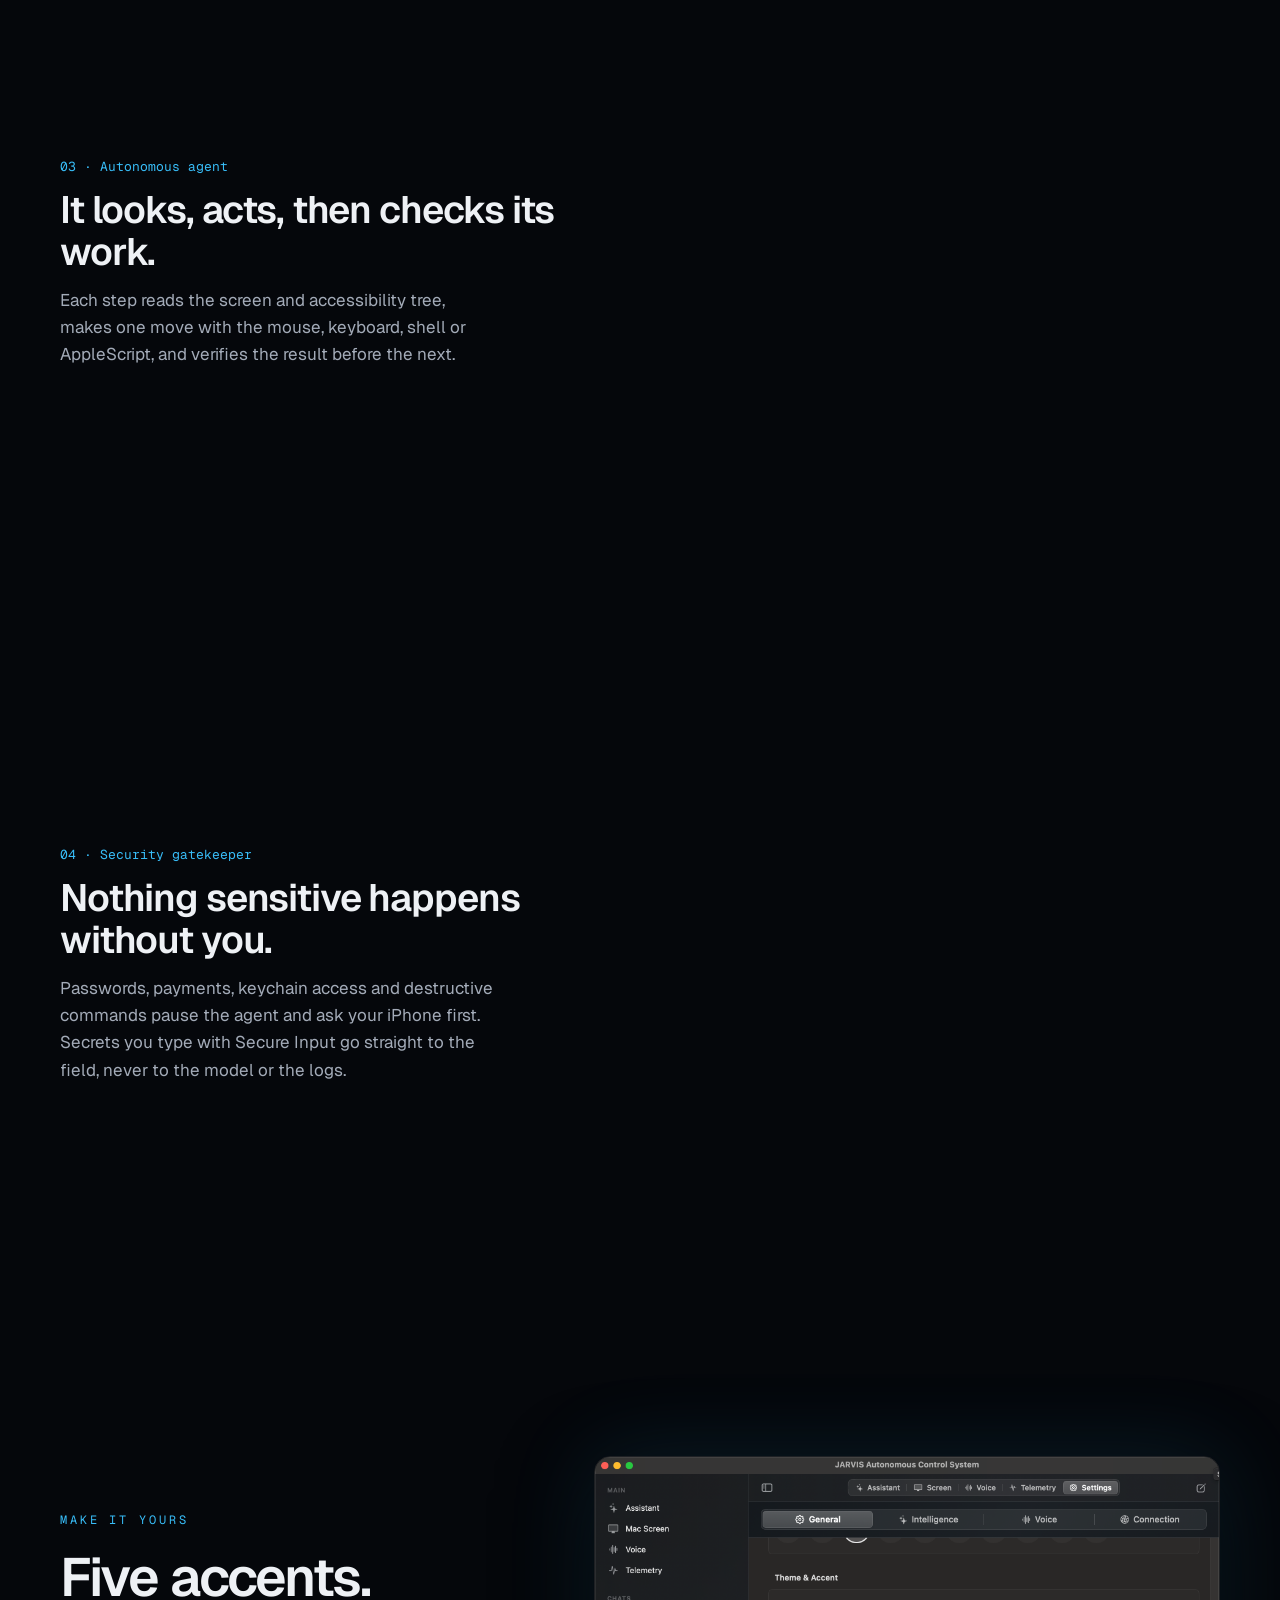
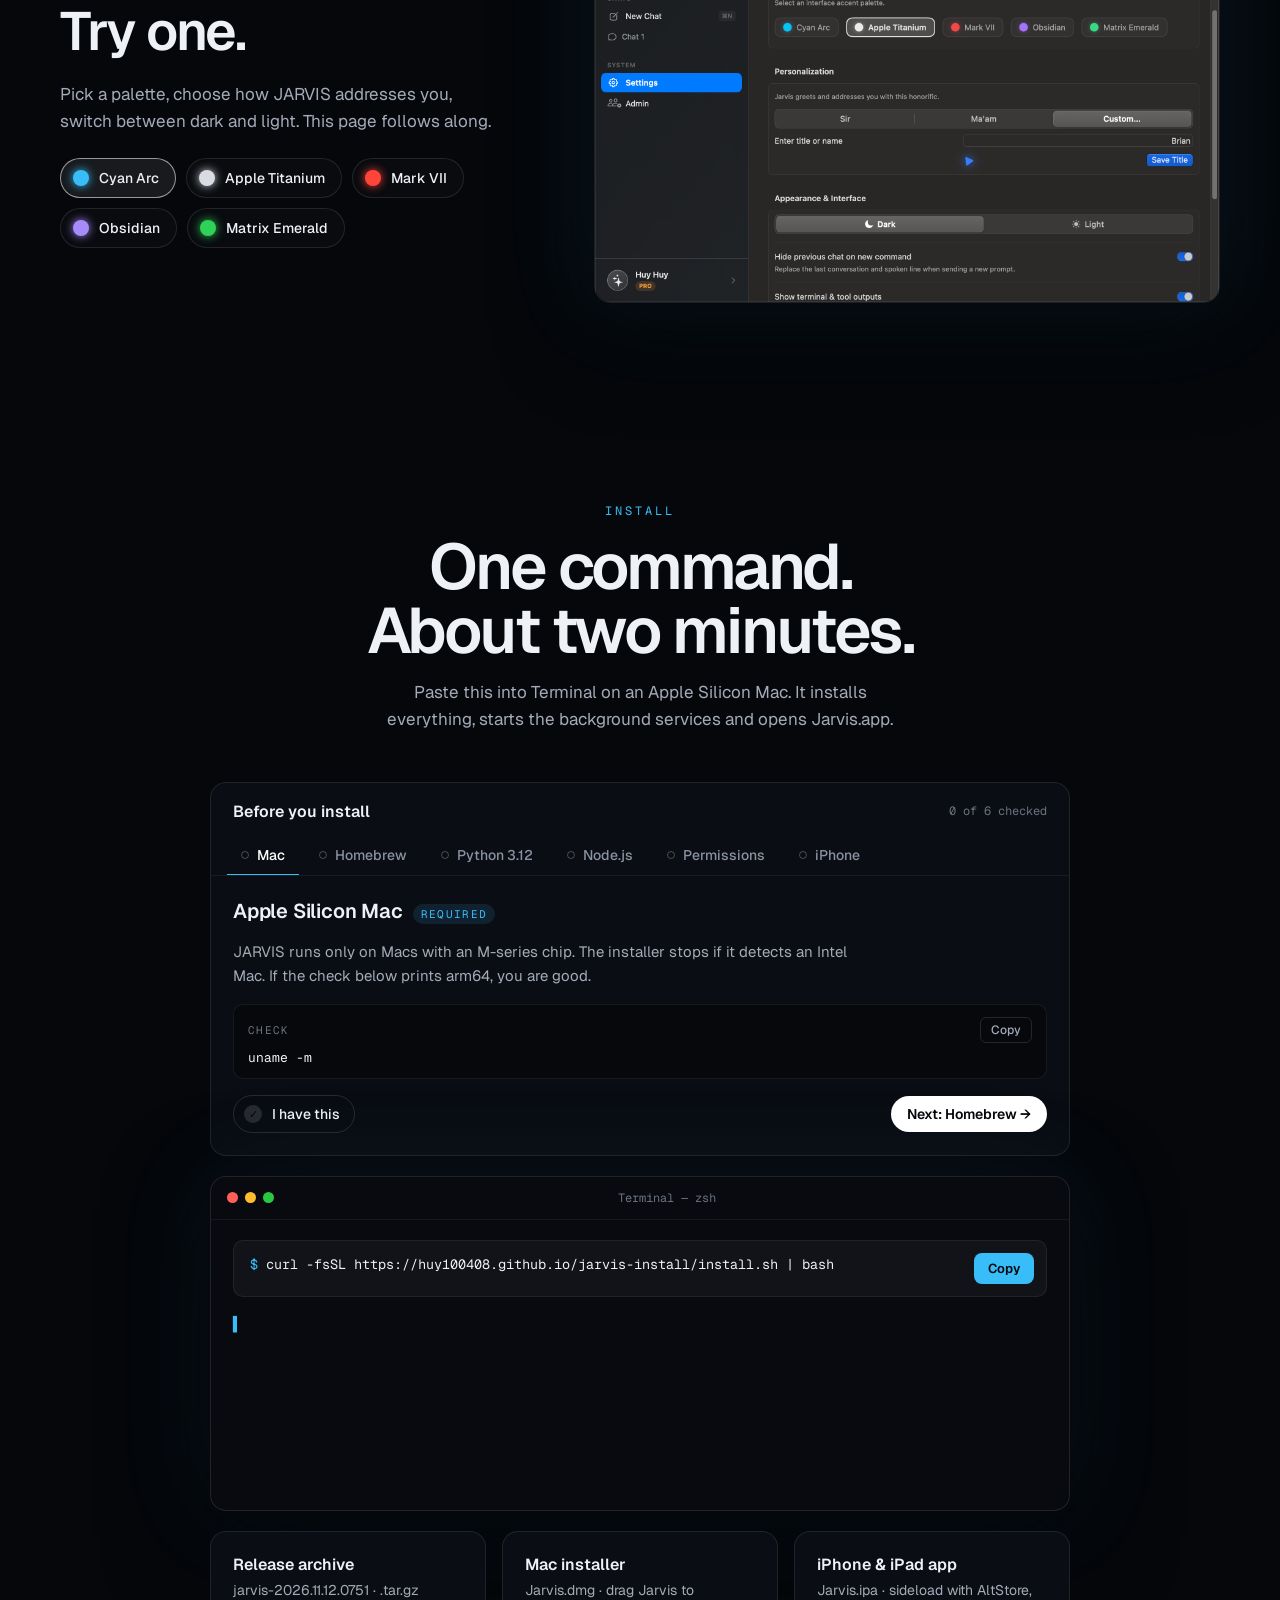
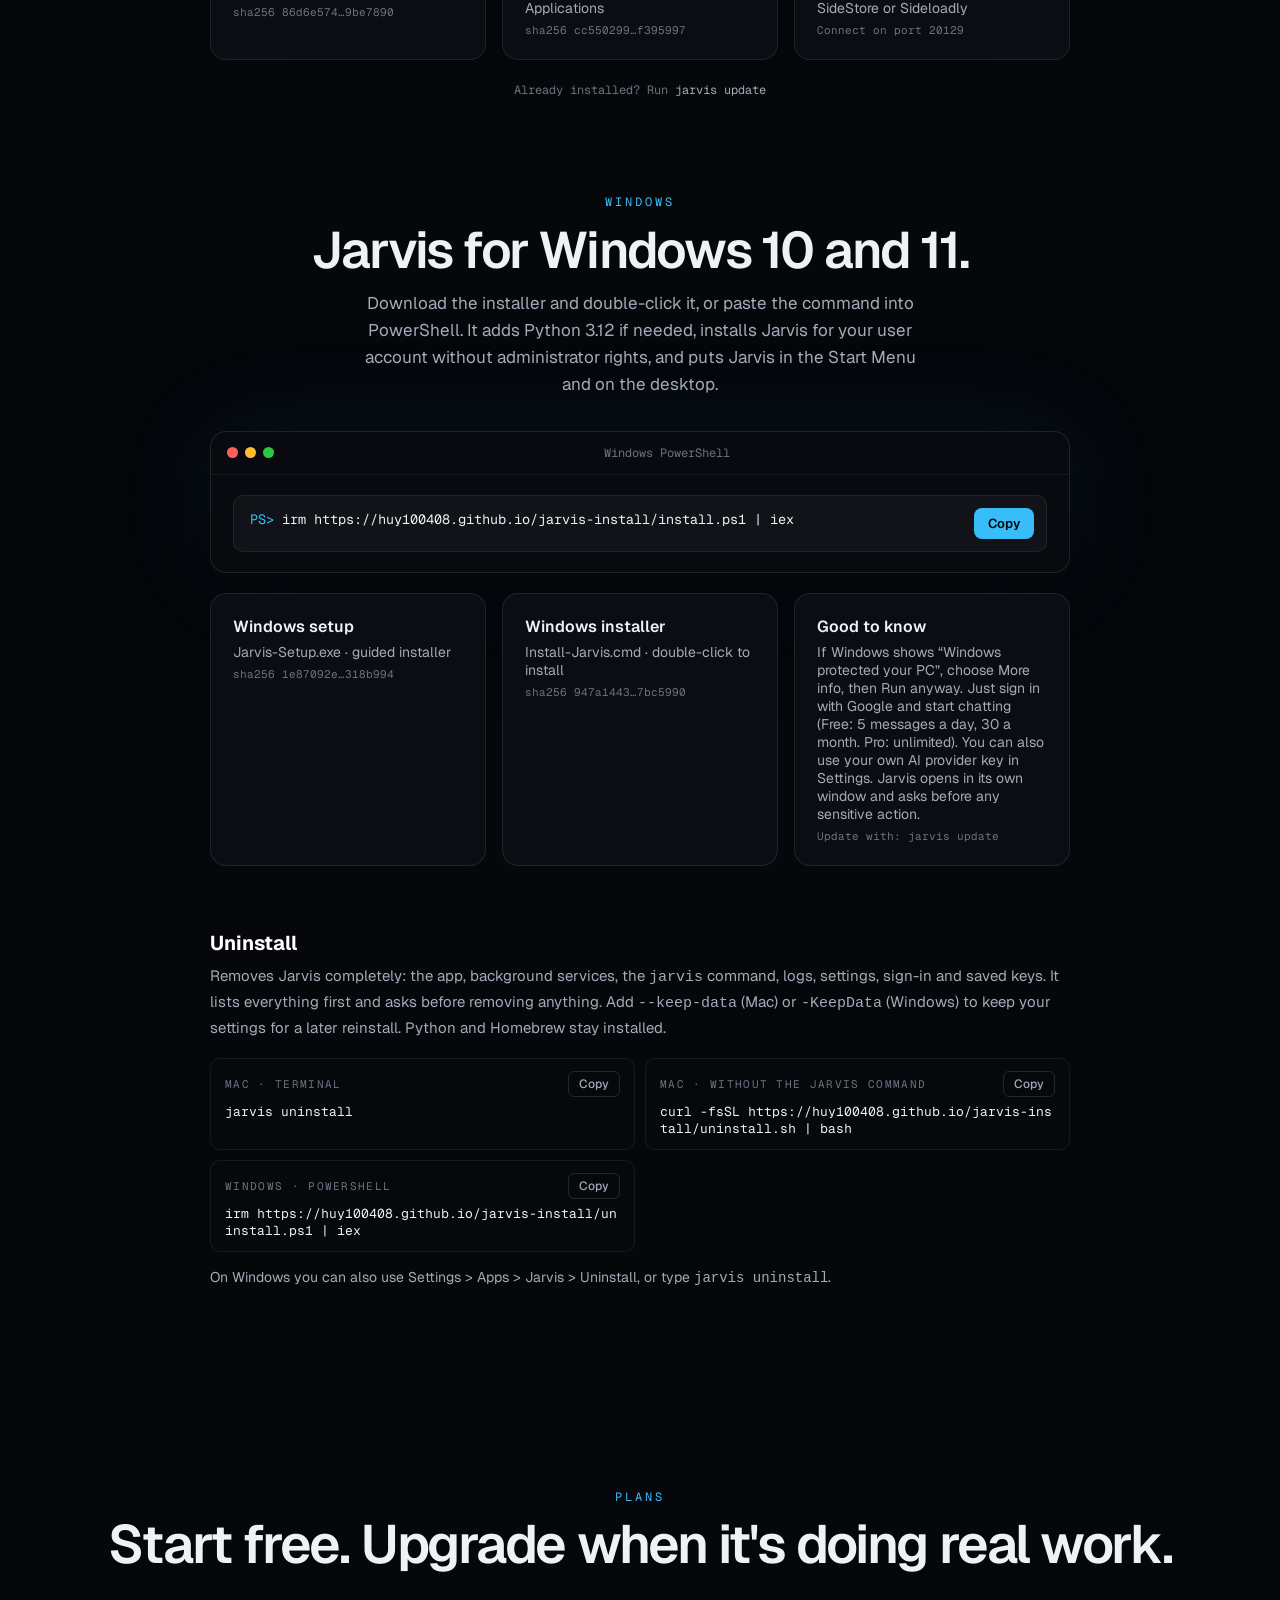
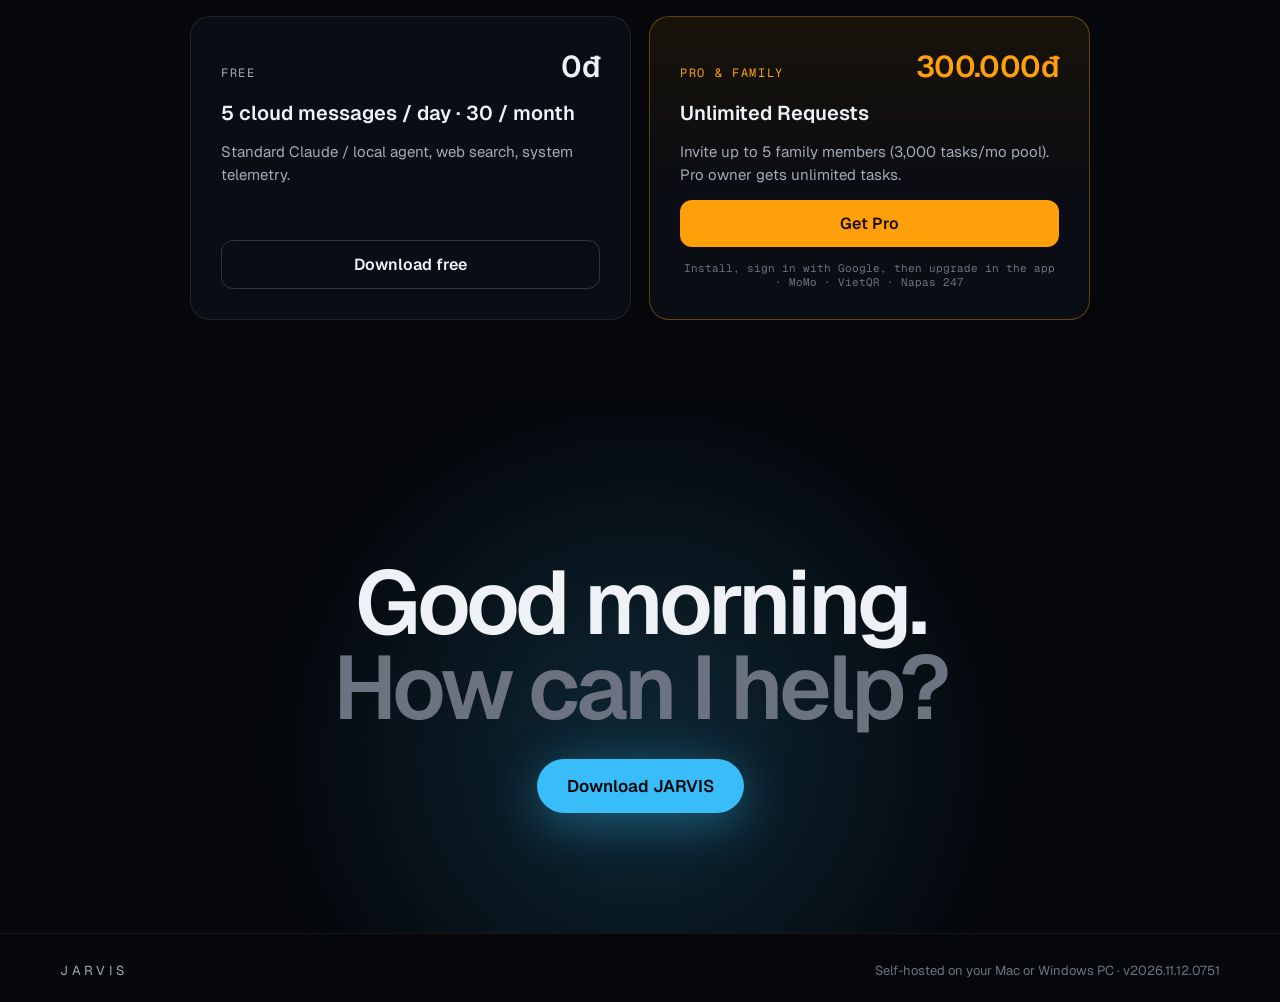
==== commit 6807e5d0: "release: uninstaller" ====
--- a/index.html
+++ b/index.html
@@ -395,6 +395,17 @@
         <span class="sub">If Windows shows “Windows protected your PC”, choose More info, then Run anyway. Just sign in with Google and start chatting (Free: 5 messages a day, 30 a month. Pro: unlimited). You can also use your own AI provider key in Settings. Jarvis opens in its own window and asks before any sensitive action.</span>
         <span class="mono">Update with: jarvis update</span>
       </div>
+    </div>
+
+    <div id="uninstall" data-reveal style="margin:64px auto 0;max-width:860px">
+      <h3 style="margin:0 0 8px;font-size:20px;color:#fff">Uninstall</h3>
+      <p class="lead" style="margin:0 0 18px;font-size:15px">Removes Jarvis completely: the app, background services, the <code>jarvis</code> command, logs, settings, sign-in and saved keys. It lists everything first and asks before removing anything. Add <code>--keep-data</code> (Mac) or <code>-KeepData</code> (Windows) to keep your settings for a later reinstall. Python and Homebrew stay installed.</p>
+      <div class="cmds">
+        <div class="cmd"><div class="cmd-head"><span>MAC · TERMINAL</span><button class="btn-copy-sm" data-copy="jarvis uninstall">Copy</button></div><code>jarvis uninstall</code></div>
+        <div class="cmd"><div class="cmd-head"><span>MAC · WITHOUT THE JARVIS COMMAND</span><button class="btn-copy-sm" data-copy="curl -fsSL https://huy100408.github.io/jarvis-install/uninstall.sh | bash">Copy</button></div><code>curl -fsSL https://huy100408.github.io/jarvis-install/uninstall.sh | bash</code></div>
+        <div class="cmd"><div class="cmd-head"><span>WINDOWS · POWERSHELL</span><button class="btn-copy-sm" data-copy="irm https://huy100408.github.io/jarvis-install/uninstall.ps1 | iex">Copy</button></div><code>irm https://huy100408.github.io/jarvis-install/uninstall.ps1 | iex</code></div>
+      </div>
+      <p class="lead" style="margin:14px 0 0;font-size:14px">On Windows you can also use Settings &gt; Apps &gt; Jarvis &gt; Uninstall, or type <code>jarvis uninstall</code>.</p>
     </div>
   </div>
 </section>
@@ -505,6 +516,8 @@
     btn.textContent = ok ? 'Copied' : 'Press ⌘C';
     clearTimeout(btn._t); btn._t = setTimeout(() => (btn.textContent = old), ms);
   }
+  document.querySelectorAll('[data-copy]').forEach(btn =>
+    btn.addEventListener('click', async () => flash(btn, await copyText(btn.dataset.copy))));
   $('#copyInstallWin').addEventListener('click', async e => {
     try { await navigator.clipboard.writeText($('#installCmdWin').textContent); } catch (err) { return; }
     e.target.textContent = 'Copied';
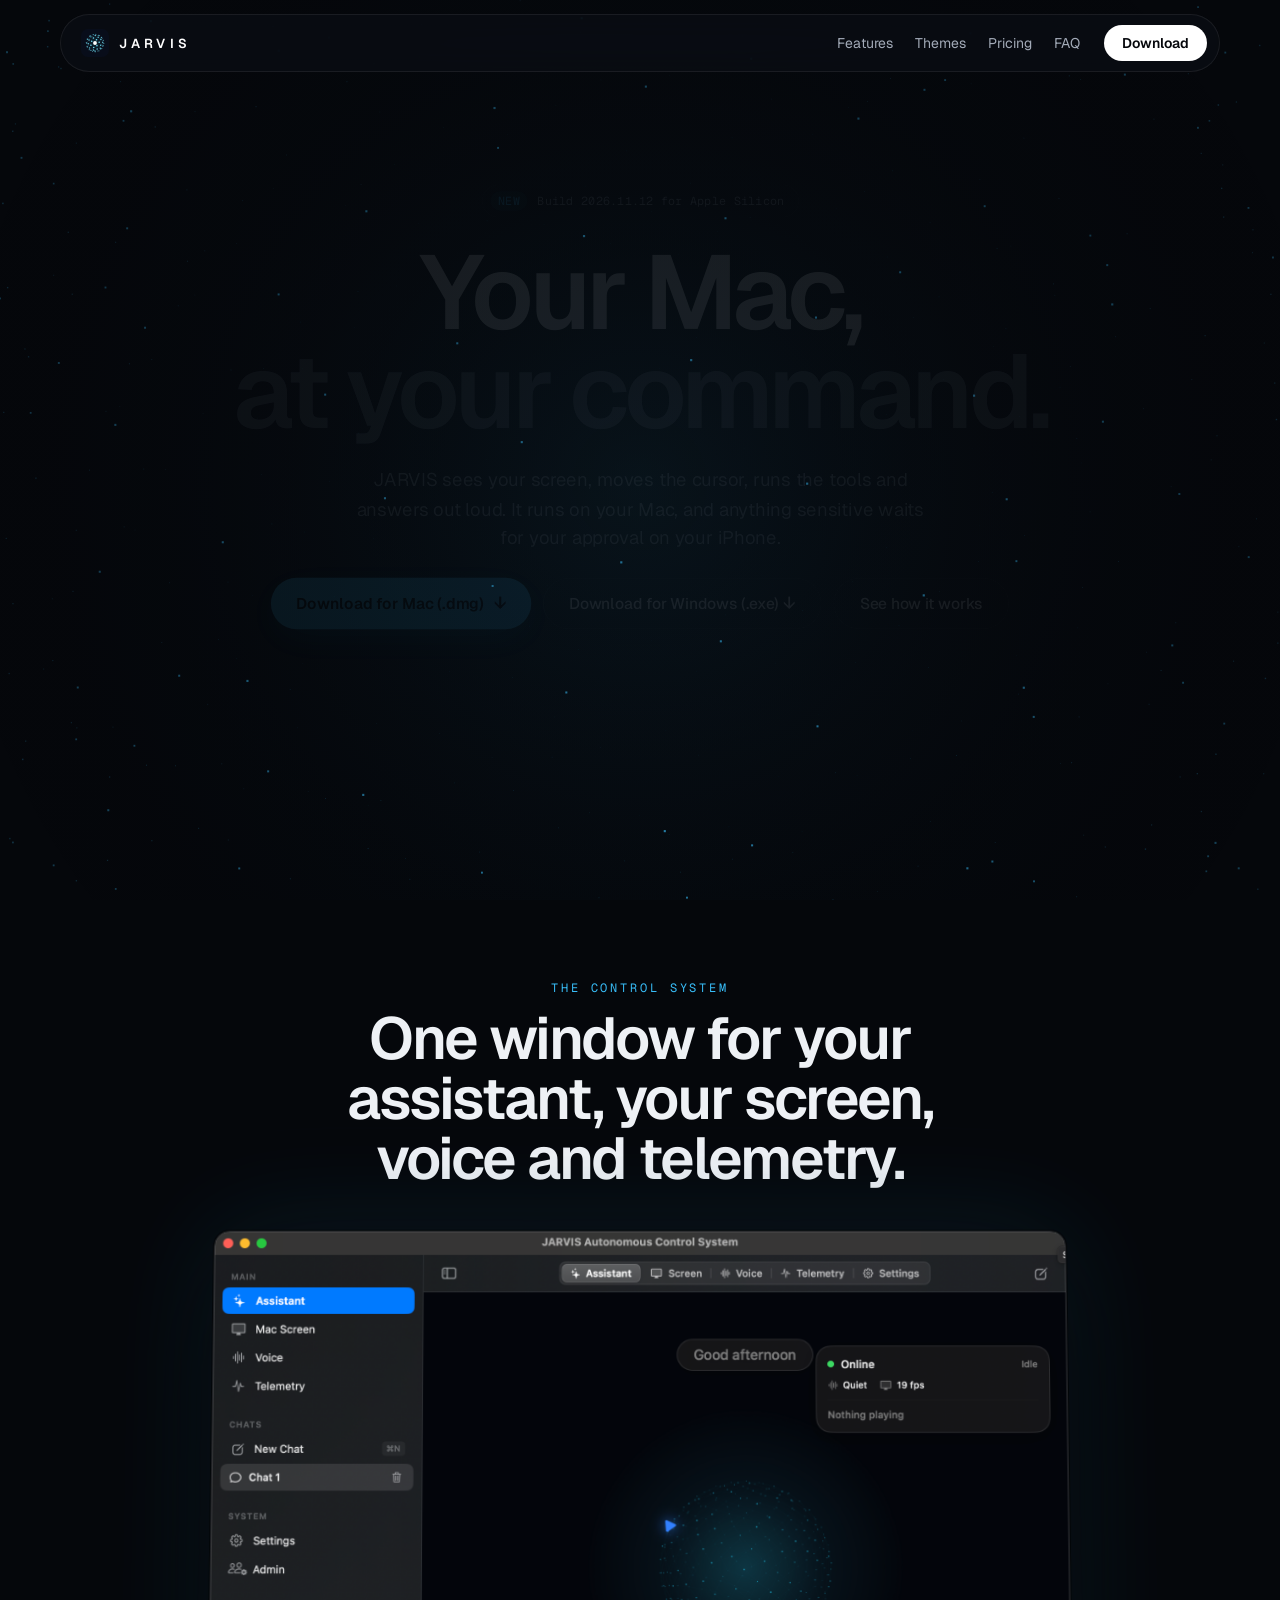
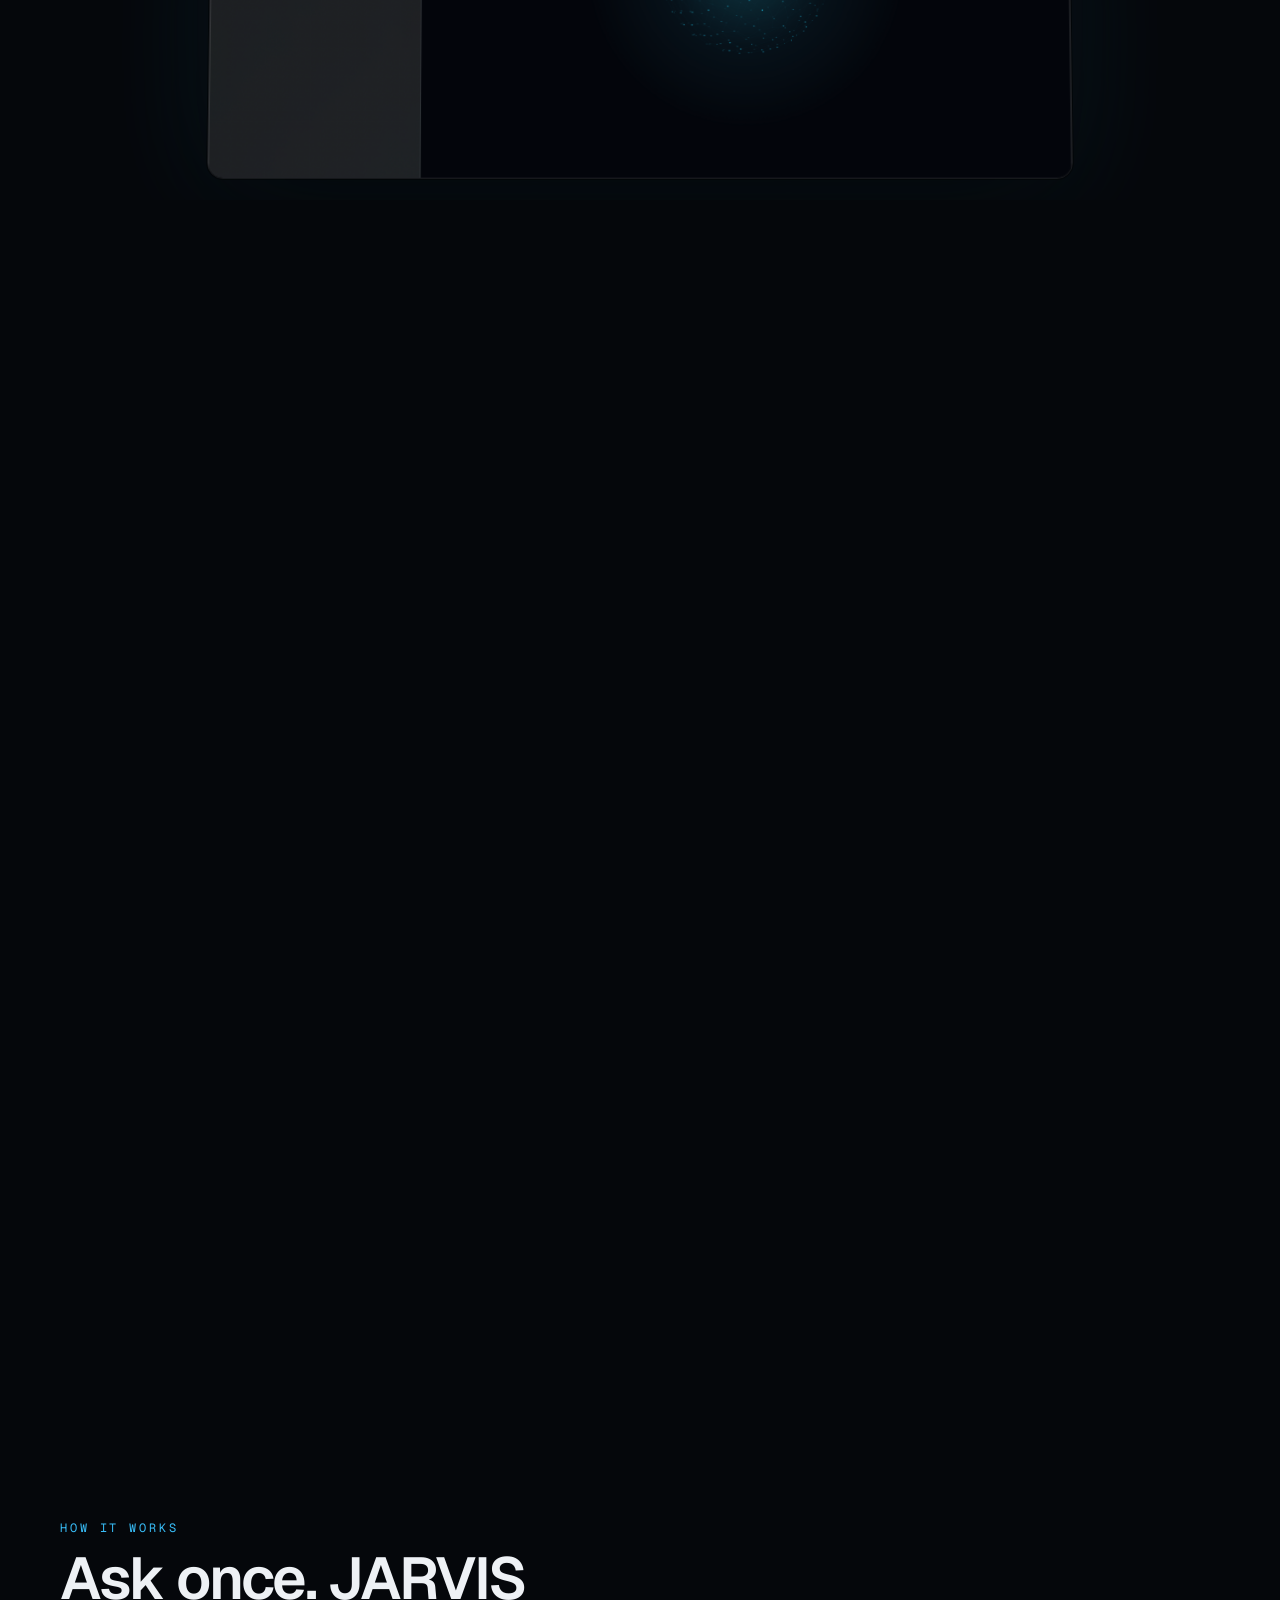
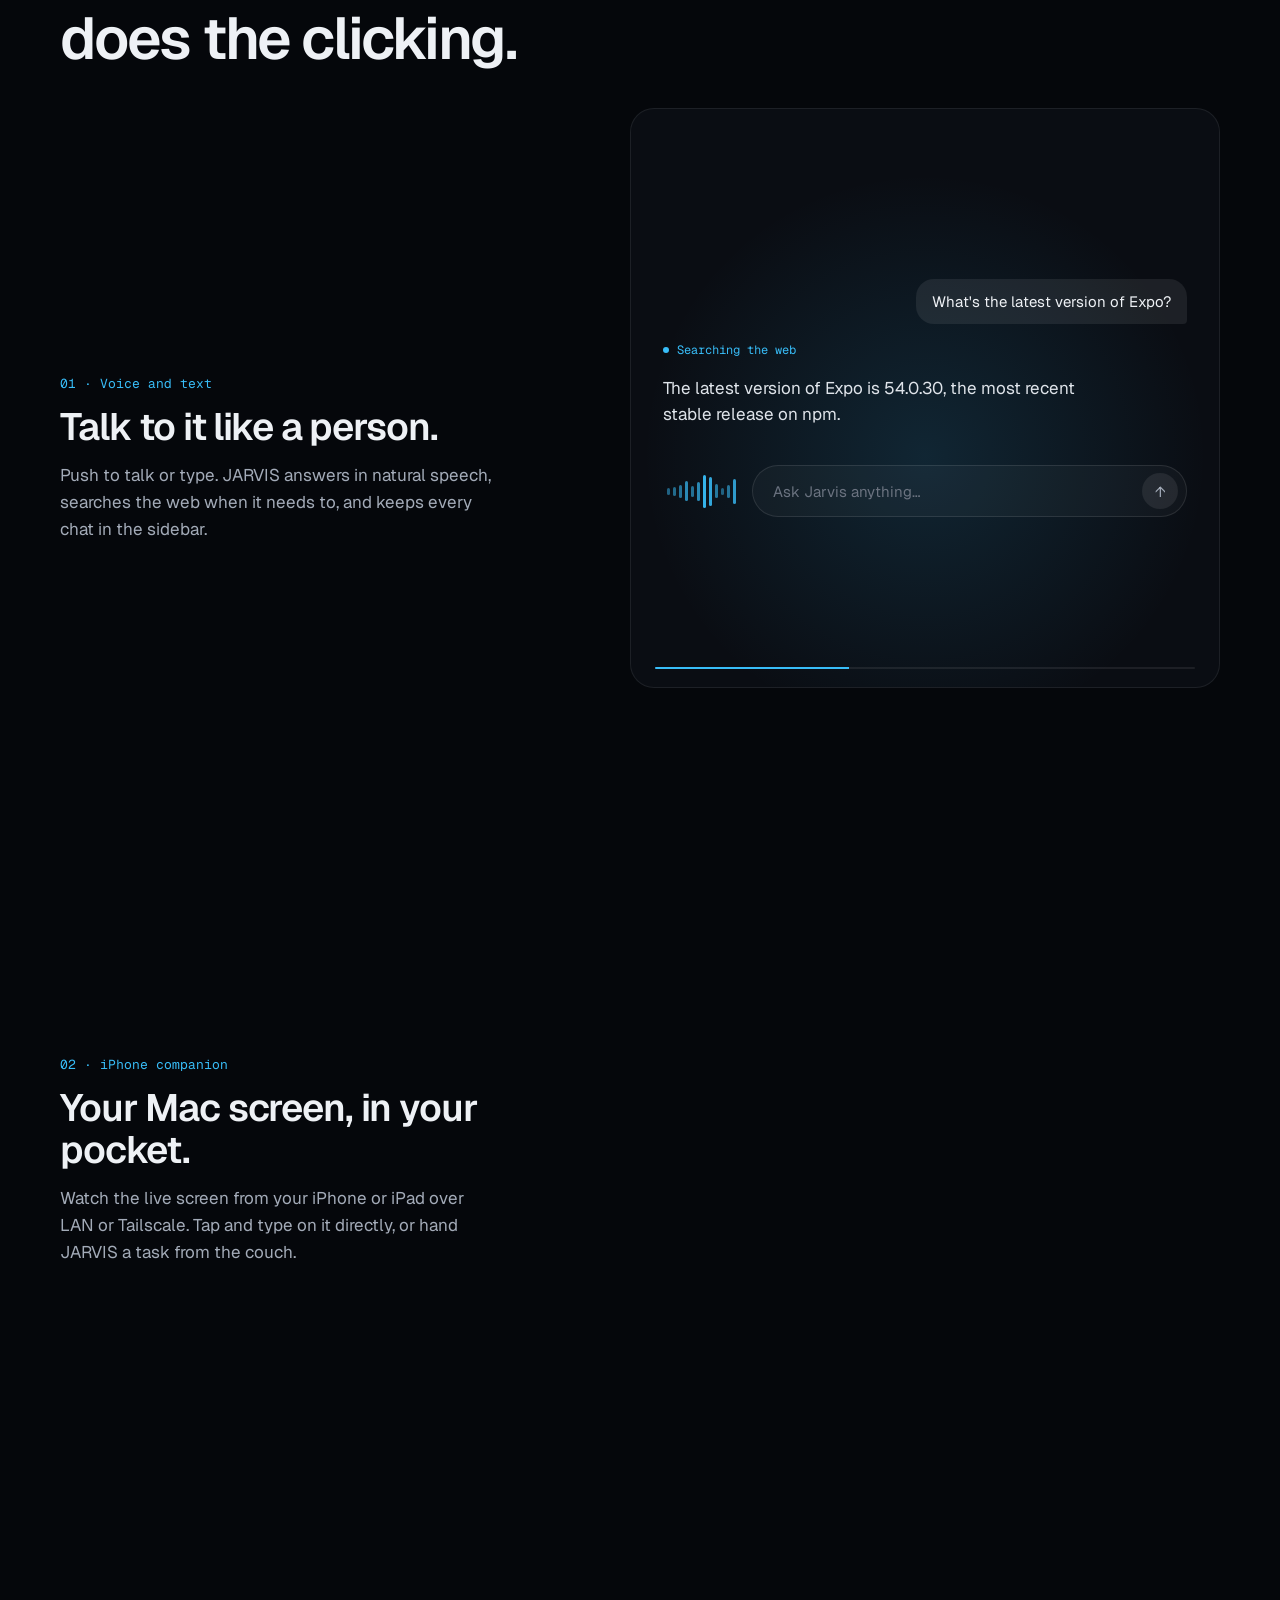
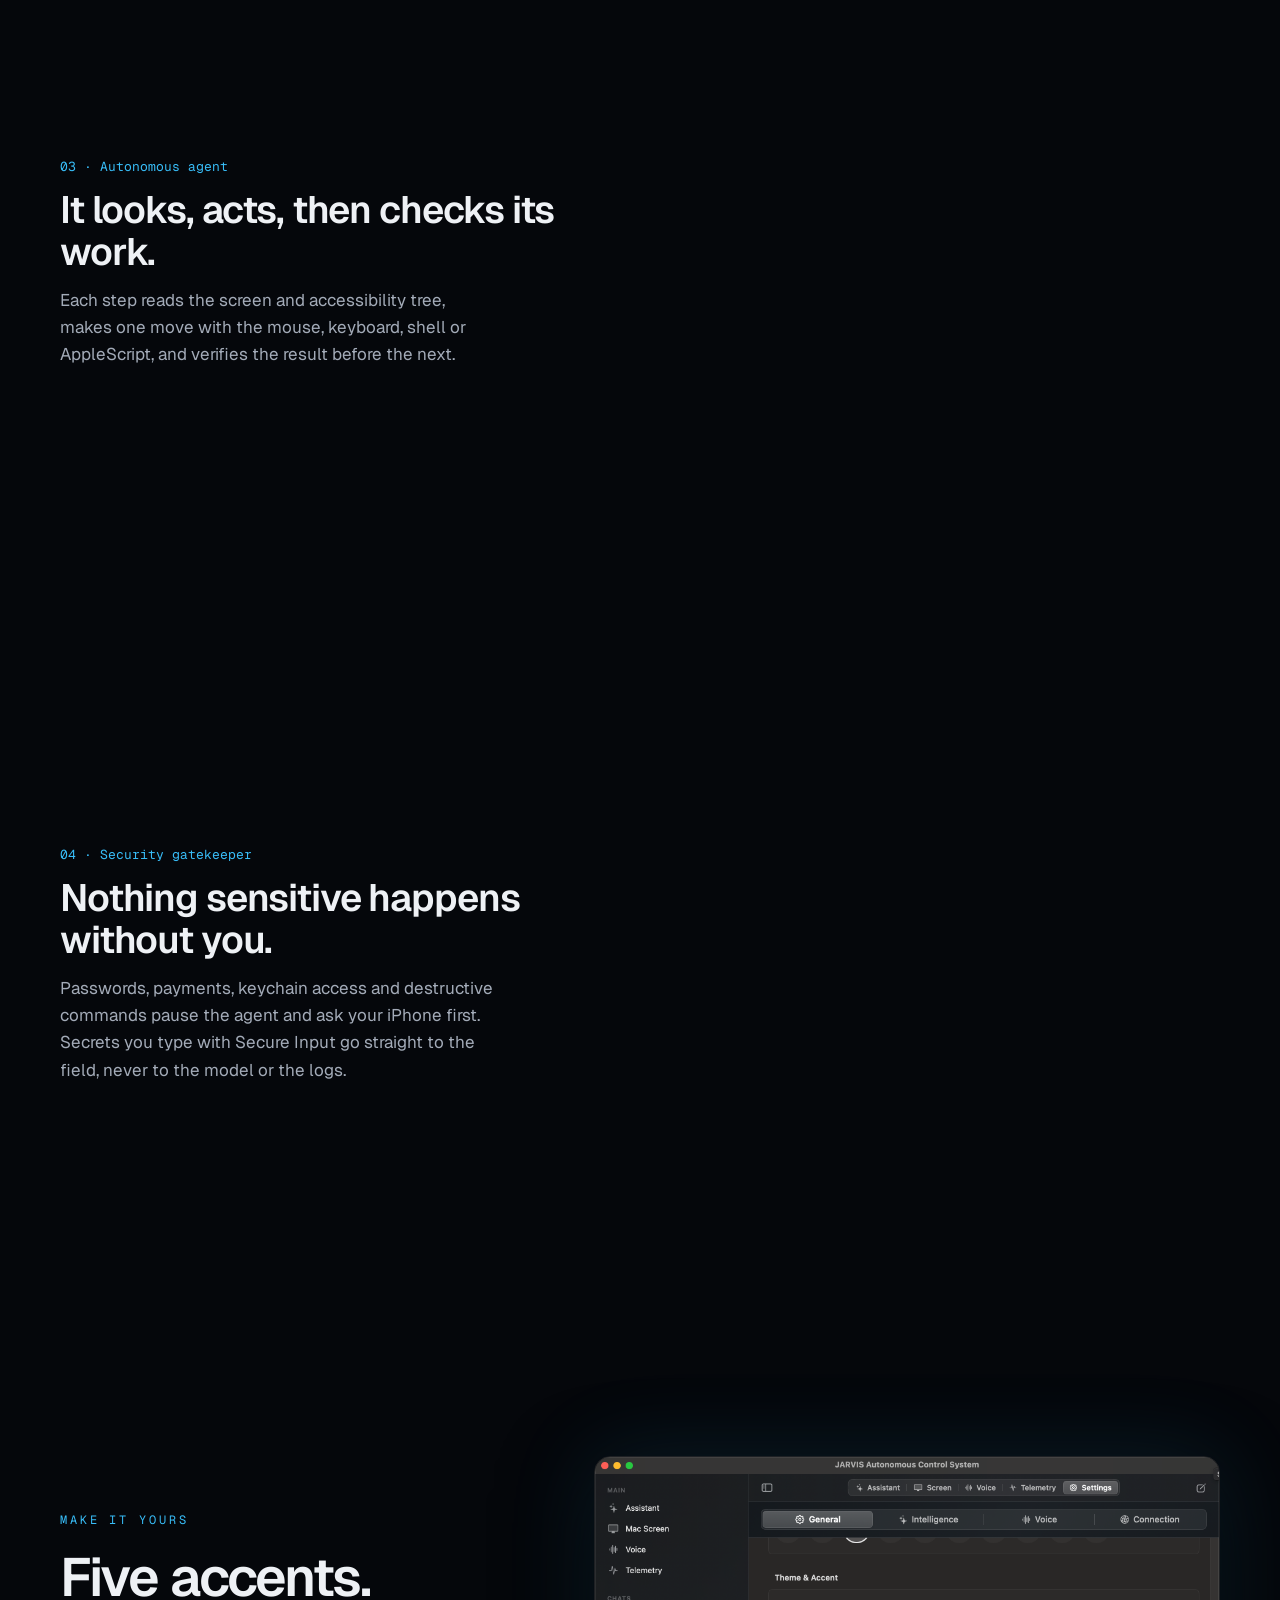
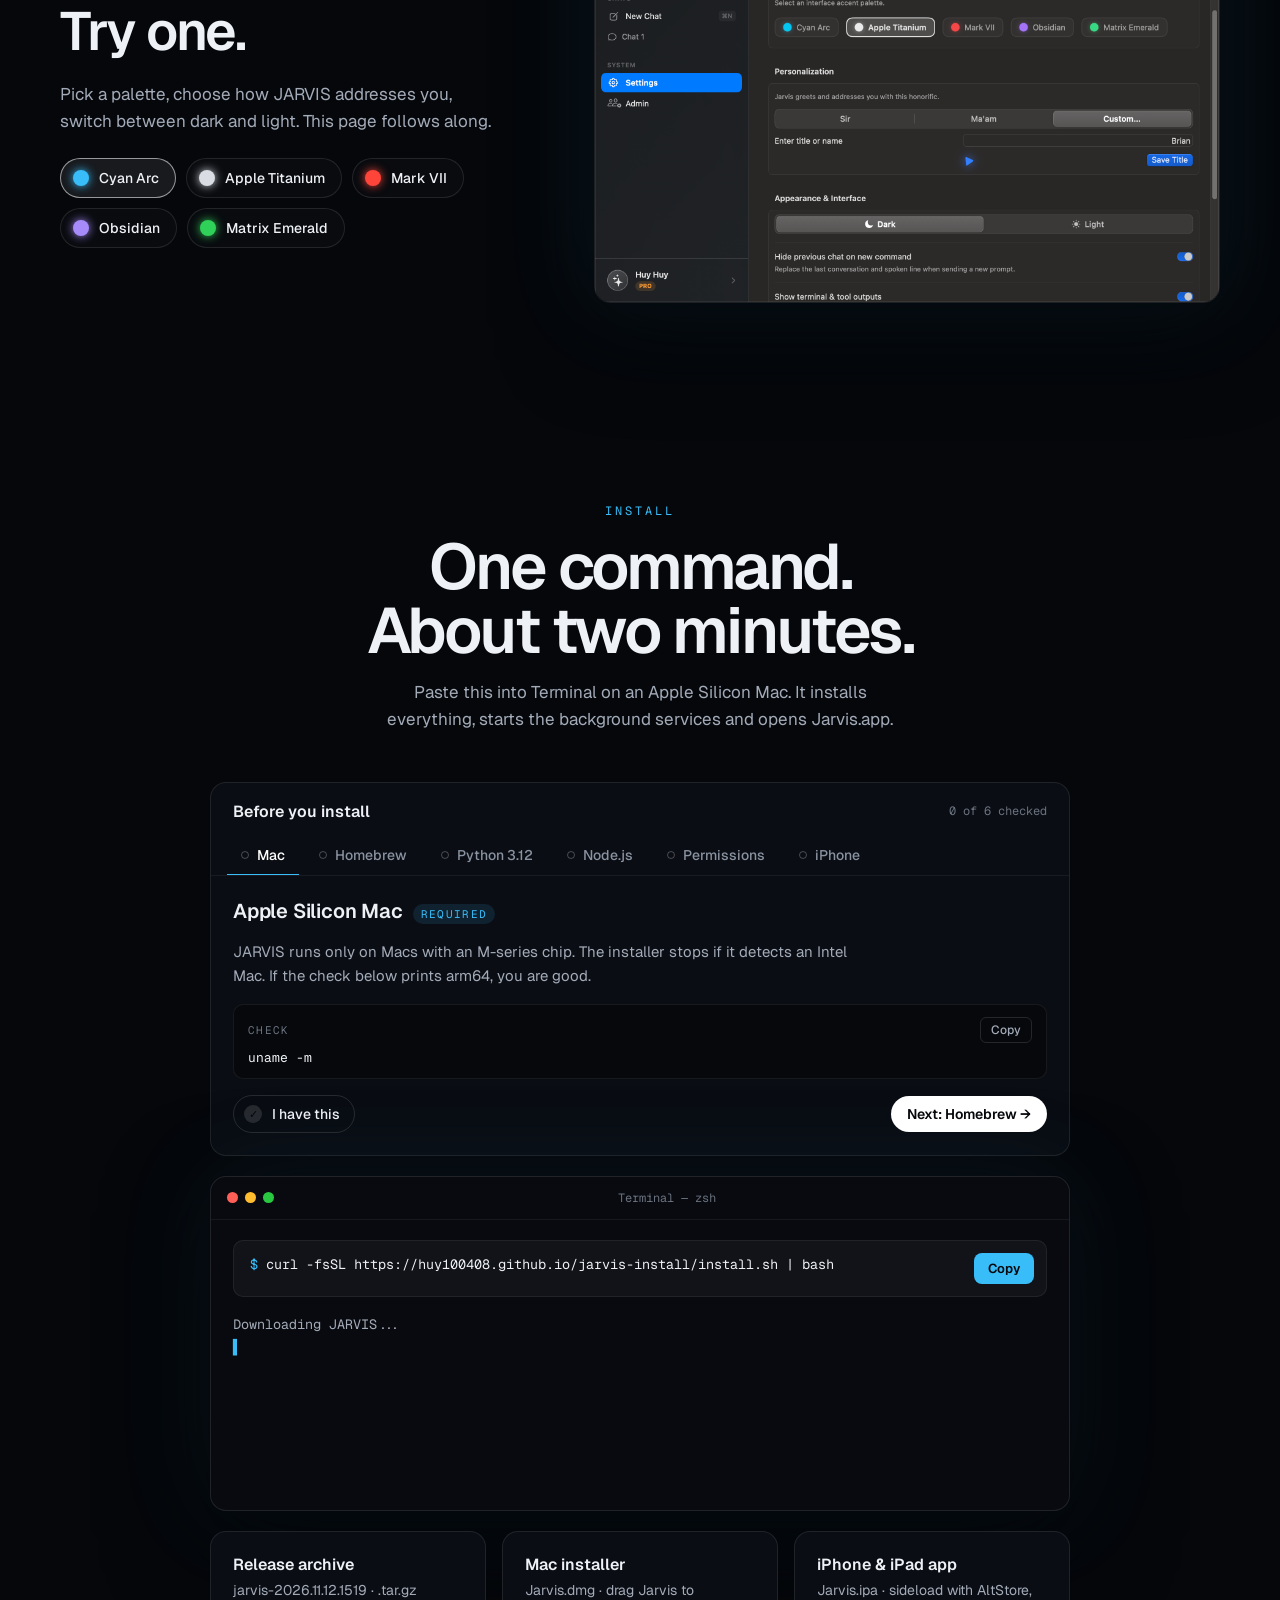
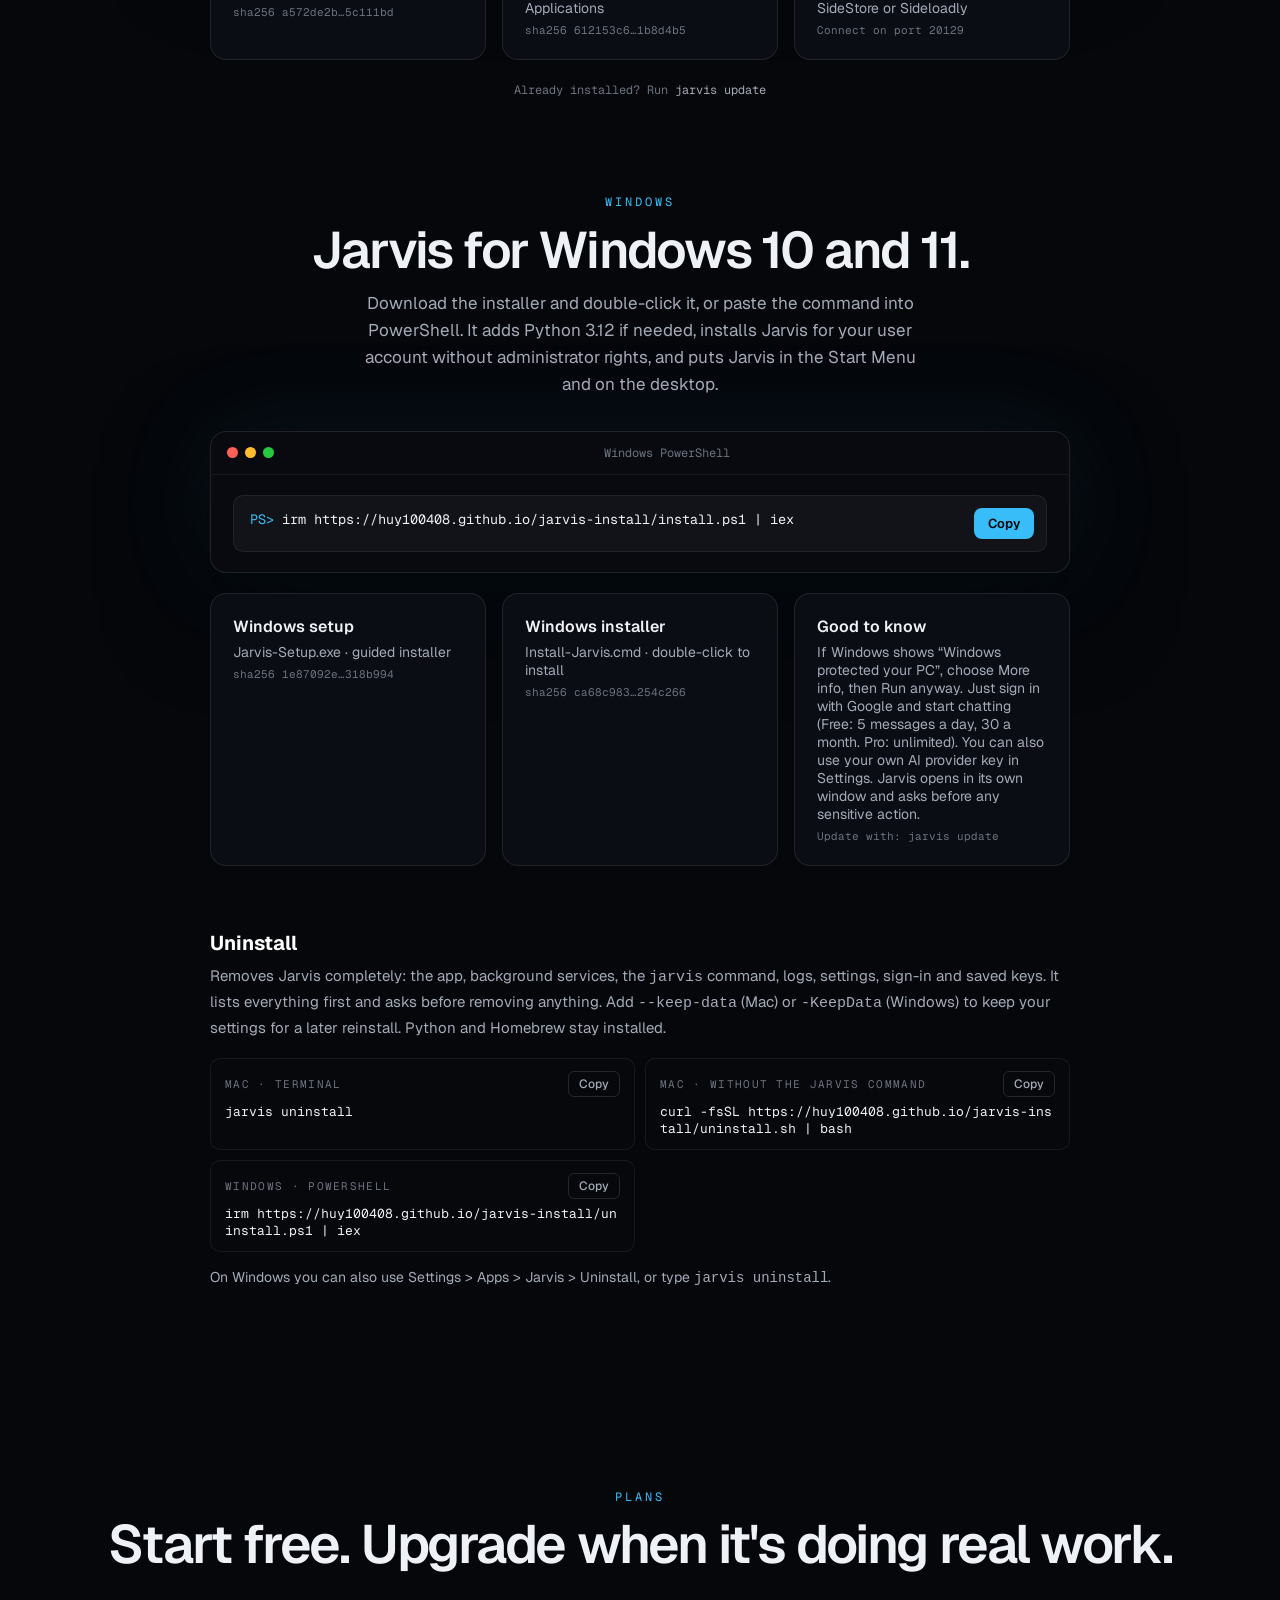
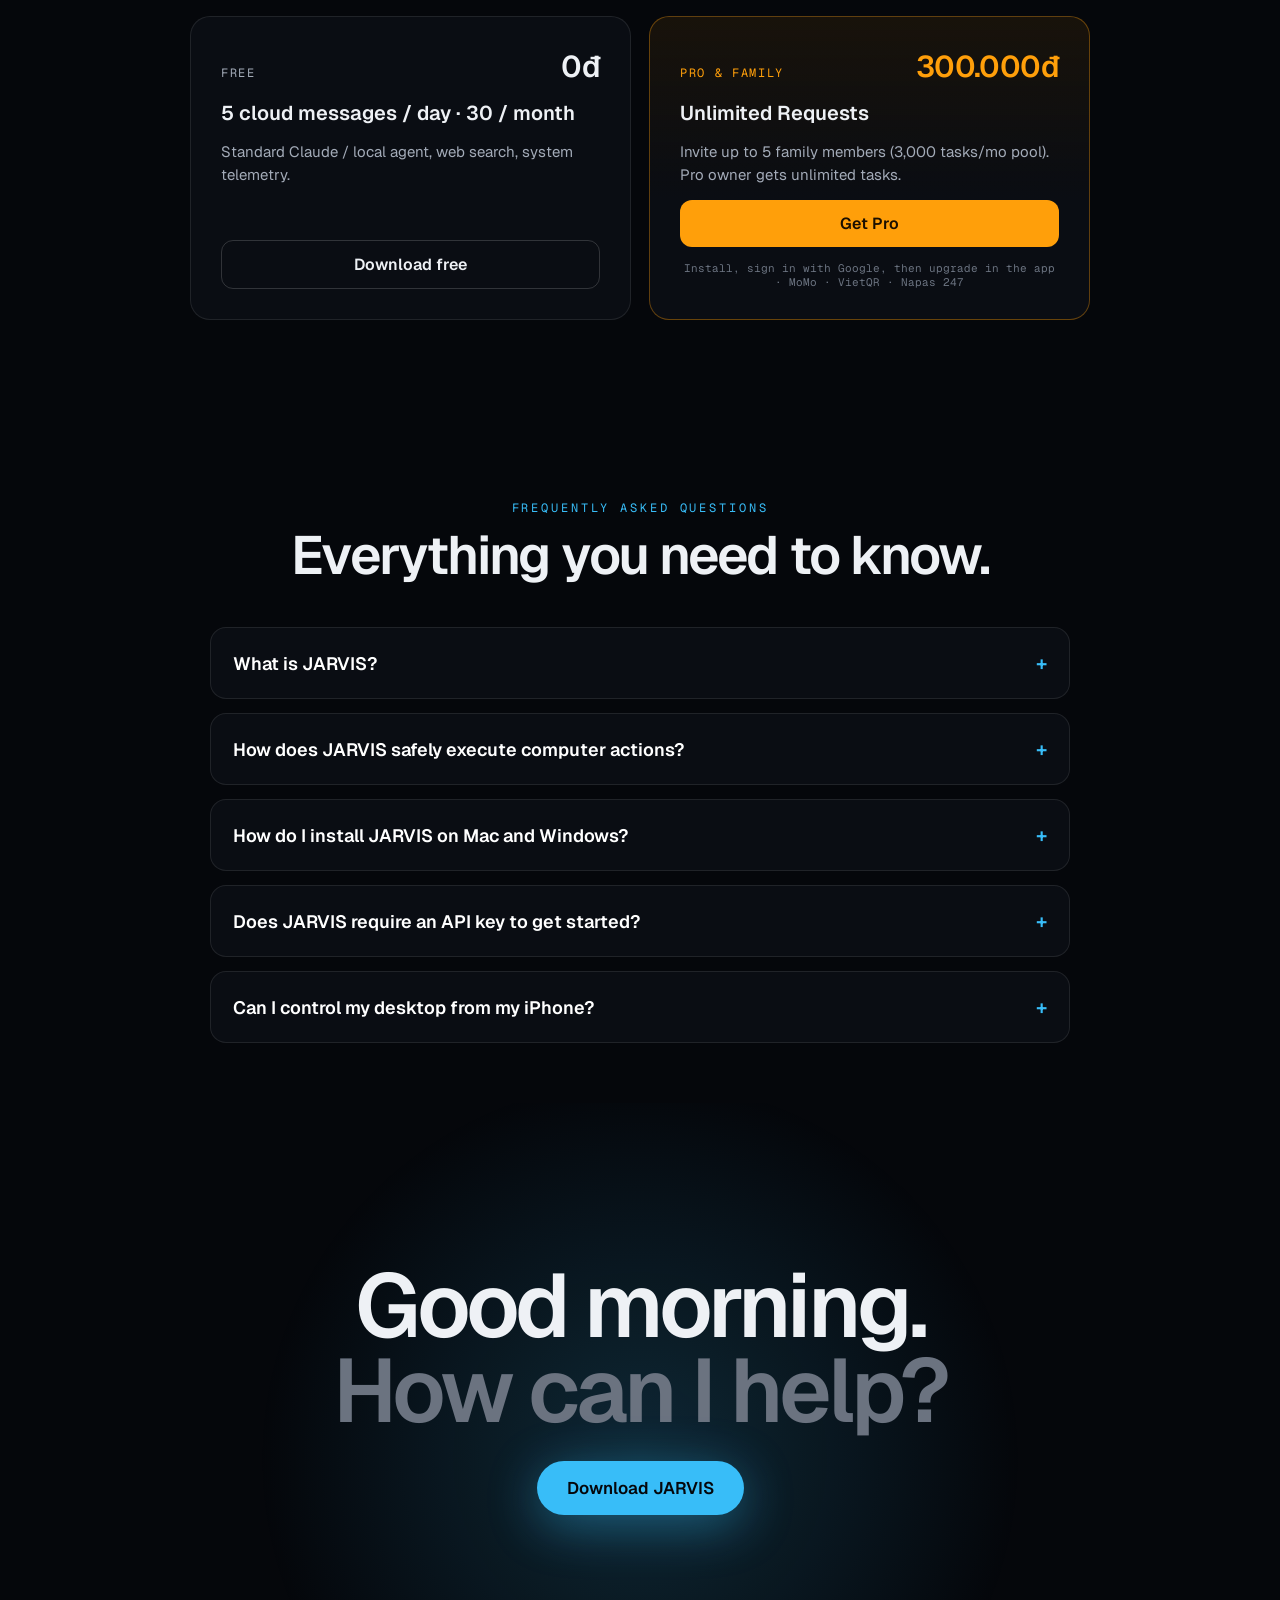
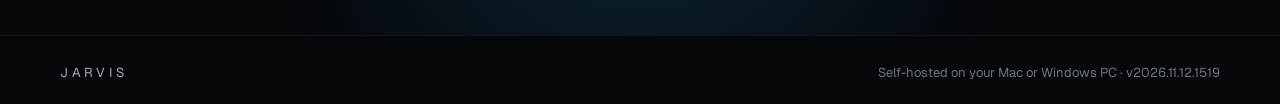
==== commit 729bb561: "feat(seo): deploy sitemap, robots.txt, schema markup, and FAQ for Google search indexing Co-Authored" ====
--- a/index.html
+++ b/index.html
@@ -3,11 +3,110 @@
 <head>
 <meta charset="utf-8">
 <meta name="viewport" content="width=device-width, initial-scale=1">
-<title>JARVIS for Mac</title>
-<meta name="description" content="JARVIS sees your screen, moves the cursor, runs the tools and answers out loud. Runs on your Mac; anything sensitive waits for your approval on your iPhone.">
-<meta property="og:title" content="JARVIS for Mac">
-<meta property="og:description" content="Your computer, at your command. One-line install for Apple Silicon Macs and Windows.">
-<meta property="og:image" content="assets/jarvis_hud.png">
+<title>JARVIS — Autonomous AI Assistant for Mac & Windows</title>
+<meta name="description" content="JARVIS is an autonomous desktop AI assistant for Mac and Windows. It sees your screen, moves your cursor, executes terminal tools, answers out loud, and verifies sensitive actions via iPhone gatekeeper.">
+<meta name="keywords" content="JARVIS AI, autonomous AI assistant, desktop AI agent, Mac AI assistant, Windows AI assistant, computer vision AI, screen control AI, voice assistant desktop, local AI agent, open source jarvis">
+<meta name="author" content="JARVIS">
+<meta name="robots" content="index, follow, max-image-preview:large, max-snippet:-1, max-video-preview:-1">
+<link rel="canonical" href="https://huy100408.github.io/jarvis-install/">
+
+<!-- Open Graph / Facebook -->
+<meta property="og:type" content="website">
+<meta property="og:url" content="https://huy100408.github.io/jarvis-install/">
+<meta property="og:title" content="JARVIS — Autonomous AI Assistant for Mac & Windows">
+<meta property="og:description" content="Your computer, at your command. Autonomous desktop AI assistant with screen vision, cursor control, voice, and iPhone gatekeeper security.">
+<meta property="og:image" content="https://huy100408.github.io/jarvis-install/assets/jarvis_hud.png">
+<meta property="og:image:width" content="1200">
+<meta property="og:image:height" content="630">
+<meta property="og:site_name" content="JARVIS">
+
+<!-- Twitter -->
+<meta name="twitter:card" content="summary_large_image">
+<meta name="twitter:url" content="https://huy100408.github.io/jarvis-install/">
+<meta name="twitter:title" content="JARVIS — Autonomous AI Assistant for Mac & Windows">
+<meta name="twitter:description" content="Your computer, at your command. Autonomous desktop AI assistant with screen vision, cursor control, voice, and iPhone gatekeeper security.">
+<meta name="twitter:image" content="https://huy100408.github.io/jarvis-install/assets/jarvis_hud.png">
+
+<!-- Structured Data (JSON-LD) for Google Rich Snippets -->
+<script type="application/ld+json">
+{
+  "@context": "https://schema.org",
+  "@graph": [
+    {
+      "@type": "SoftwareApplication",
+      "@id": "https://huy100408.github.io/jarvis-install/#software",
+      "name": "JARVIS",
+      "operatingSystem": "macOS 14+, Windows 10, Windows 11",
+      "applicationCategory": "UtilitiesApplication, ProductivityApplication",
+      "description": "Autonomous desktop AI assistant that observes your screen, operates the mouse and keyboard, executes CLI tools, speaks naturally, and guards sensitive actions with iPhone gatekeeper verification.",
+      "softwareVersion": "2026.11.12",
+      "offers": [
+        {
+          "@type": "Offer",
+          "name": "Free Tier",
+          "price": "0",
+          "priceCurrency": "VND",
+          "description": "5 cloud messages/day, standard local AI agent and telemetry"
+        },
+        {
+          "@type": "Offer",
+          "name": "Pro & Family Tier",
+          "price": "300000",
+          "priceCurrency": "VND",
+          "description": "Unlimited requests, family pool of 3,000 tasks/month for up to 5 members"
+        }
+      ],
+      "image": "https://huy100408.github.io/jarvis-install/assets/jarvis_hud.png",
+      "downloadUrl": "https://huy100408.github.io/jarvis-install/downloads/Jarvis.dmg"
+    },
+    {
+      "@type": "WebSite",
+      "@id": "https://huy100408.github.io/jarvis-install/#website",
+      "url": "https://huy100408.github.io/jarvis-install/",
+      "name": "JARVIS Autonomous AI Assistant",
+      "description": "Official download and documentation portal for JARVIS Autonomous AI Assistant for Mac and Windows."
+    },
+    {
+      "@type": "FAQPage",
+      "@id": "https://huy100408.github.io/jarvis-install/#faq",
+      "mainEntity": [
+        {
+          "@type": "Question",
+          "name": "What is JARVIS?",
+          "acceptedAnswer": {
+            "@type": "Answer",
+            "text": "JARVIS is an autonomous AI desktop assistant designed for macOS and Windows. It sees your screen via computer vision, maneuvers the cursor and keyboard, runs system tools, and answers aloud in natural speech."
+          }
+        },
+        {
+          "@type": "Question",
+          "name": "How does JARVIS safely execute computer actions?",
+          "acceptedAnswer": {
+            "@type": "Answer",
+            "text": "JARVIS incorporates a Human-in-the-Loop (HITL) Security Gatekeeper. Any destructive shell command, payment, keychain access, or credential request automatically pauses execution and routes an approval prompt to your iPhone or iPad before proceeding."
+          }
+        },
+        {
+          "@type": "Question",
+          "name": "How do I install JARVIS on Mac and Windows?",
+          "acceptedAnswer": {
+            "@type": "Answer",
+            "text": "On macOS (Apple Silicon M-series), download the Jarvis.dmg installer or run 'curl -fsSL https://huy100408.github.io/jarvis-install/install.sh | bash' in Terminal. On Windows 10/11, run the Jarvis-Setup.exe installer or execute 'irm https://huy100408.github.io/jarvis-install/install.ps1 | iex' in PowerShell."
+          }
+        },
+        {
+          "@type": "Question",
+          "name": "Does JARVIS require an API key to get started?",
+          "acceptedAnswer": {
+            "@type": "Answer",
+            "text": "No. JARVIS includes managed cloud AI access upon signing in with Google (5 free messages per day / 30 per month). You can also provide your own custom API keys in Settings at any time."
+          }
+        }
+      ]
+    }
+  ]
+}
+</script>
 <meta name="theme-color" content="#05070b">
 <link rel="icon" type="image/svg+xml" href="assets/jarvis-logo.svg">
 <link rel="icon" type="image/png" sizes="256x256" href="assets/jarvis-icon-256.png">
@@ -142,11 +241,12 @@
 
 <nav>
   <div class="navbar">
-    <a href="#top" class="brand"><img src="assets/jarvis-logo.svg" alt="">JARVIS</a>
+    <a href="#top" class="brand"><img src="assets/jarvis-logo.svg" alt="JARVIS AI Logo">JARVIS</a>
     <div class="navlinks">
       <a href="#features">Features</a>
       <a href="#themes">Themes</a>
       <a href="#pricing">Pricing</a>
+      <a href="#faq">FAQ</a>
     </div>
     <a href="#install" class="btn-white">Download</a>
   </div>
@@ -206,7 +306,7 @@
         <div class="vis" data-vis="1" style="gap:28px;padding:32px">
           <div style="position:relative;width:min(240px,46%);aspect-ratio:9/19.5;border-radius:36px;padding:8px;background:#1a1d24;border:1px solid rgba(255,255,255,.14);box-shadow:0 30px 80px rgba(0,0,0,.6)">
             <div style="width:100%;height:100%;border-radius:29px;overflow:hidden;position:relative;background:#000">
-              <img src="assets/jarvis_hud.png" alt="" loading="lazy" style="width:100%;height:100%;object-fit:cover;object-position:62% 50%">
+              <img src="assets/jarvis_hud.png" alt="JARVIS Mobile HUD Live Screen Vision" loading="lazy" style="width:100%;height:100%;object-fit:cover;object-position:62% 50%">
               <div style="position:absolute;top:10px;left:50%;transform:translateX(-50%);width:34%;height:20px;border-radius:999px;background:#000"></div>
               <div class="mono" style="position:absolute;left:10px;right:10px;bottom:12px;display:flex;justify-content:space-between;align-items:center;padding:8px 12px;border-radius:12px;background:rgba(10,12,16,.82);backdrop-filter:blur(8px);font-size:10px;color:#dfe4ea">
                 <span style="display:flex;align-items:center;gap:6px"><span style="width:6px;height:6px;border-radius:50%;background:#30d158"></span>LIVE</span><span>24 fps</span>
@@ -430,6 +530,37 @@
         <a href="#install" style="margin-top:auto;padding:13px;border-radius:12px;background:#ff9f0a;text-align:center;color:#1a0f00;font-weight:600">Get Pro</a>
         <div class="mono" style="font-size:11px;color:var(--dim);text-align:center">Install, sign in with Google, then upgrade in the app · MoMo · VietQR · Napas 247</div>
       </div>
+    </div>
+  </div>
+</section>
+
+<section id="faq" style="padding:100px 24px 60px">
+  <div class="wrap" style="max-width:860px;margin:0 auto">
+    <div data-reveal style="text-align:center;margin-bottom:44px">
+      <p class="eyebrow" style="margin-bottom:12px">FREQUENTLY ASKED QUESTIONS</p>
+      <h2 class="h2" style="font-size:clamp(32px,4.2vw,54px)">Everything you need to know.</h2>
+    </div>
+    <div data-reveal style="display:flex;flex-direction:column;gap:14px">
+      <details style="padding:22px;border-radius:16px;background:var(--panel);border:1px solid var(--line);cursor:pointer">
+        <summary style="font-size:18px;font-weight:600;color:#fff;list-style:none;display:flex;justify-content:space-between;align-items:center">What is JARVIS?<span style="color:var(--accent);font-size:20px">+</span></summary>
+        <p style="margin:14px 0 0;font-size:15px;line-height:1.6;color:var(--muted)">JARVIS is an autonomous AI desktop assistant designed for macOS and Windows. It combines screen vision, mouse and keyboard automation, local terminal tools, and natural voice conversations into a single desktop application.</p>
+      </details>
+      <details style="padding:22px;border-radius:16px;background:var(--panel);border:1px solid var(--line);cursor:pointer">
+        <summary style="font-size:18px;font-weight:600;color:#fff;list-style:none;display:flex;justify-content:space-between;align-items:center">How does JARVIS safely execute computer actions?<span style="color:var(--accent);font-size:20px">+</span></summary>
+        <p style="margin:14px 0 0;font-size:15px;line-height:1.6;color:var(--muted)">JARVIS incorporates a Human-in-the-Loop (HITL) Security Gatekeeper. Any destructive shell command, payment, keychain access, or credential request automatically pauses execution and routes an approval prompt to your iPhone or iPad before proceeding.</p>
+      </details>
+      <details style="padding:22px;border-radius:16px;background:var(--panel);border:1px solid var(--line);cursor:pointer">
+        <summary style="font-size:18px;font-weight:600;color:#fff;list-style:none;display:flex;justify-content:space-between;align-items:center">How do I install JARVIS on Mac and Windows?<span style="color:var(--accent);font-size:20px">+</span></summary>
+        <p style="margin:14px 0 0;font-size:15px;line-height:1.6;color:var(--muted)">On macOS (Apple Silicon M-series), download the <code>Jarvis.dmg</code> installer or paste <code>curl -fsSL https://huy100408.github.io/jarvis-install/install.sh | bash</code> into Terminal. On Windows 10 and 11, run <code>Jarvis-Setup.exe</code> or execute <code>irm https://huy100408.github.io/jarvis-install/install.ps1 | iex</code> in PowerShell.</p>
+      </details>
+      <details style="padding:22px;border-radius:16px;background:var(--panel);border:1px solid var(--line);cursor:pointer">
+        <summary style="font-size:18px;font-weight:600;color:#fff;list-style:none;display:flex;justify-content:space-between;align-items:center">Does JARVIS require an API key to get started?<span style="color:var(--accent);font-size:20px">+</span></summary>
+        <p style="margin:14px 0 0;font-size:15px;line-height:1.6;color:var(--muted)">No. JARVIS includes managed cloud AI access upon signing in with Google (5 free messages per day / 30 per month). You can also link your own custom AI provider keys (Anthropic Claude, OpenAI, Antigravity AI) in Settings at any time.</p>
+      </details>
+      <details style="padding:22px;border-radius:16px;background:var(--panel);border:1px solid var(--line);cursor:pointer">
+        <summary style="font-size:18px;font-weight:600;color:#fff;list-style:none;display:flex;justify-content:space-between;align-items:center">Can I control my desktop from my iPhone?<span style="color:var(--accent);font-size:20px">+</span></summary>
+        <p style="margin:14px 0 0;font-size:15px;line-height:1.6;color:var(--muted)">Yes. You can sideload the JARVIS iOS app (<code>Jarvis.ipa</code>) to view the live desktop screen at 24 fps, dispatch voice commands, approve security prompts, and operate your computer remotely over LAN or Tailscale.</p>
+      </details>
     </div>
   </div>
 </section>
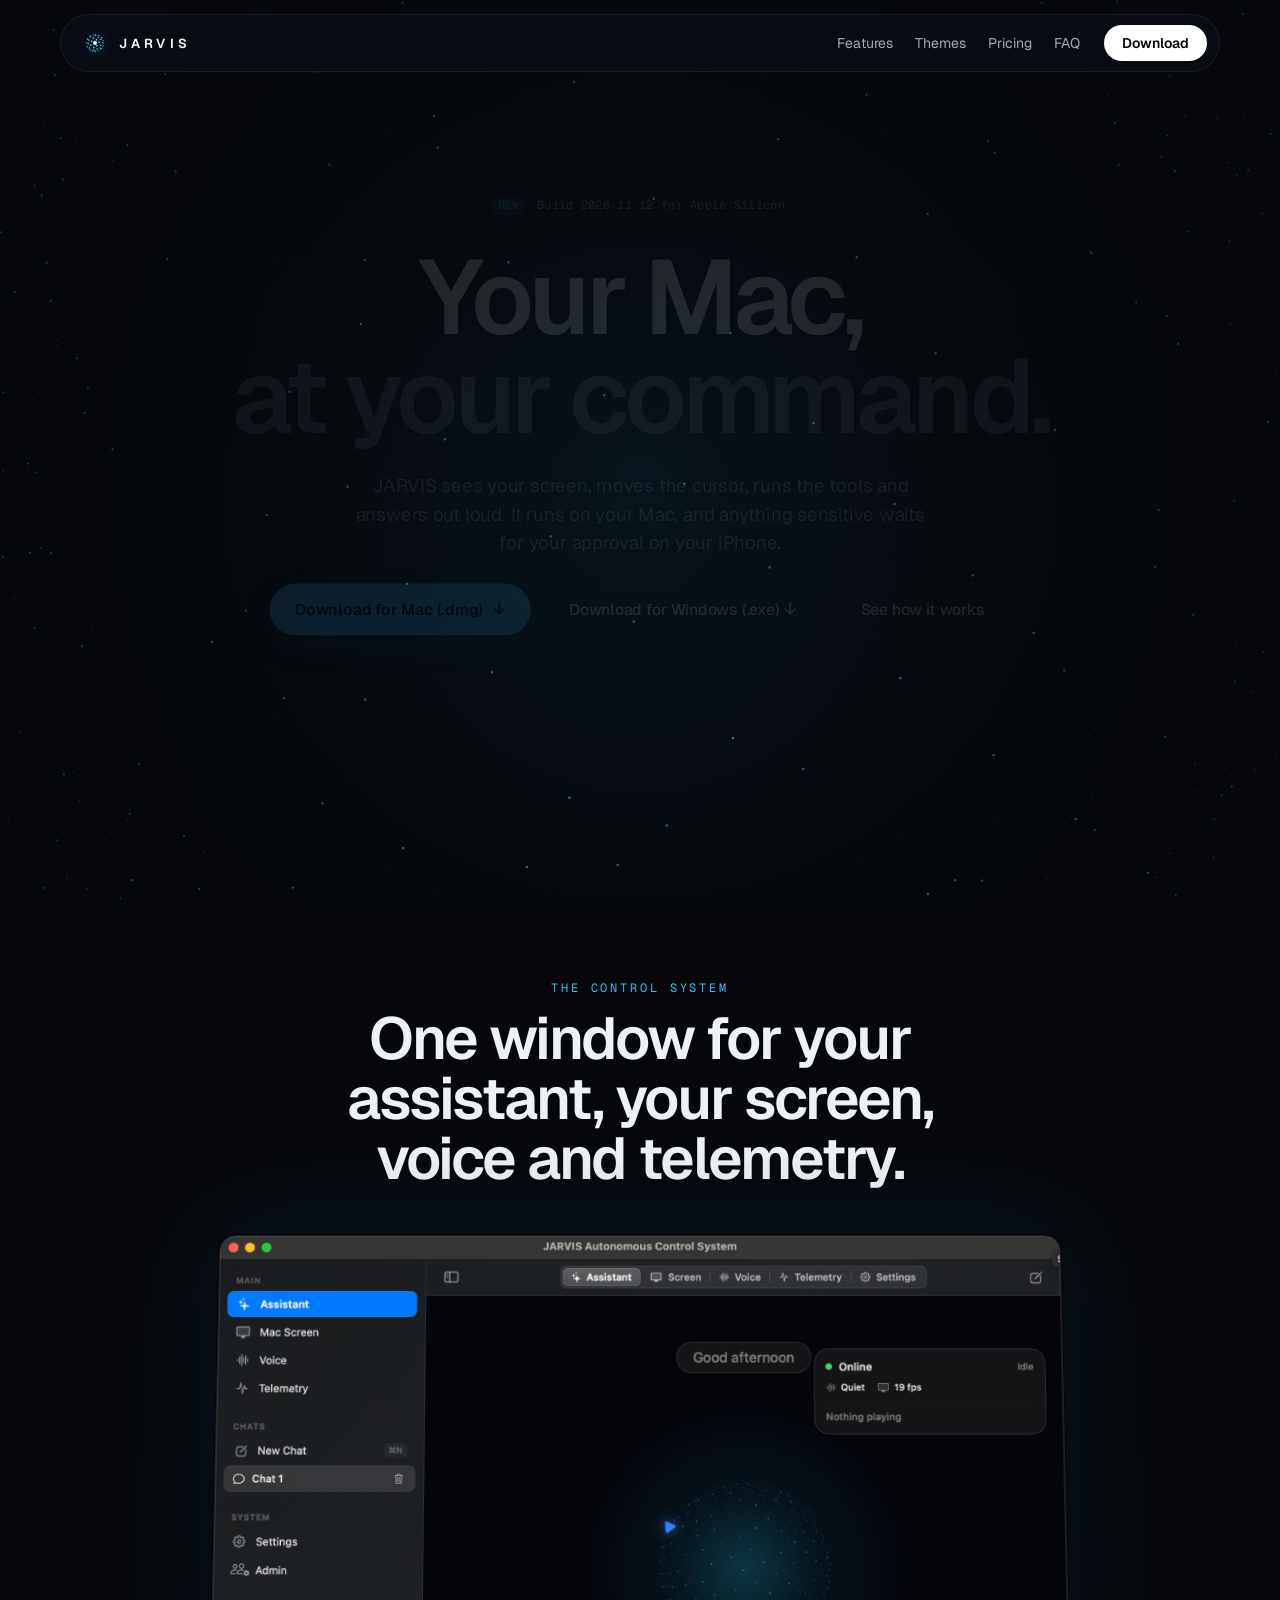
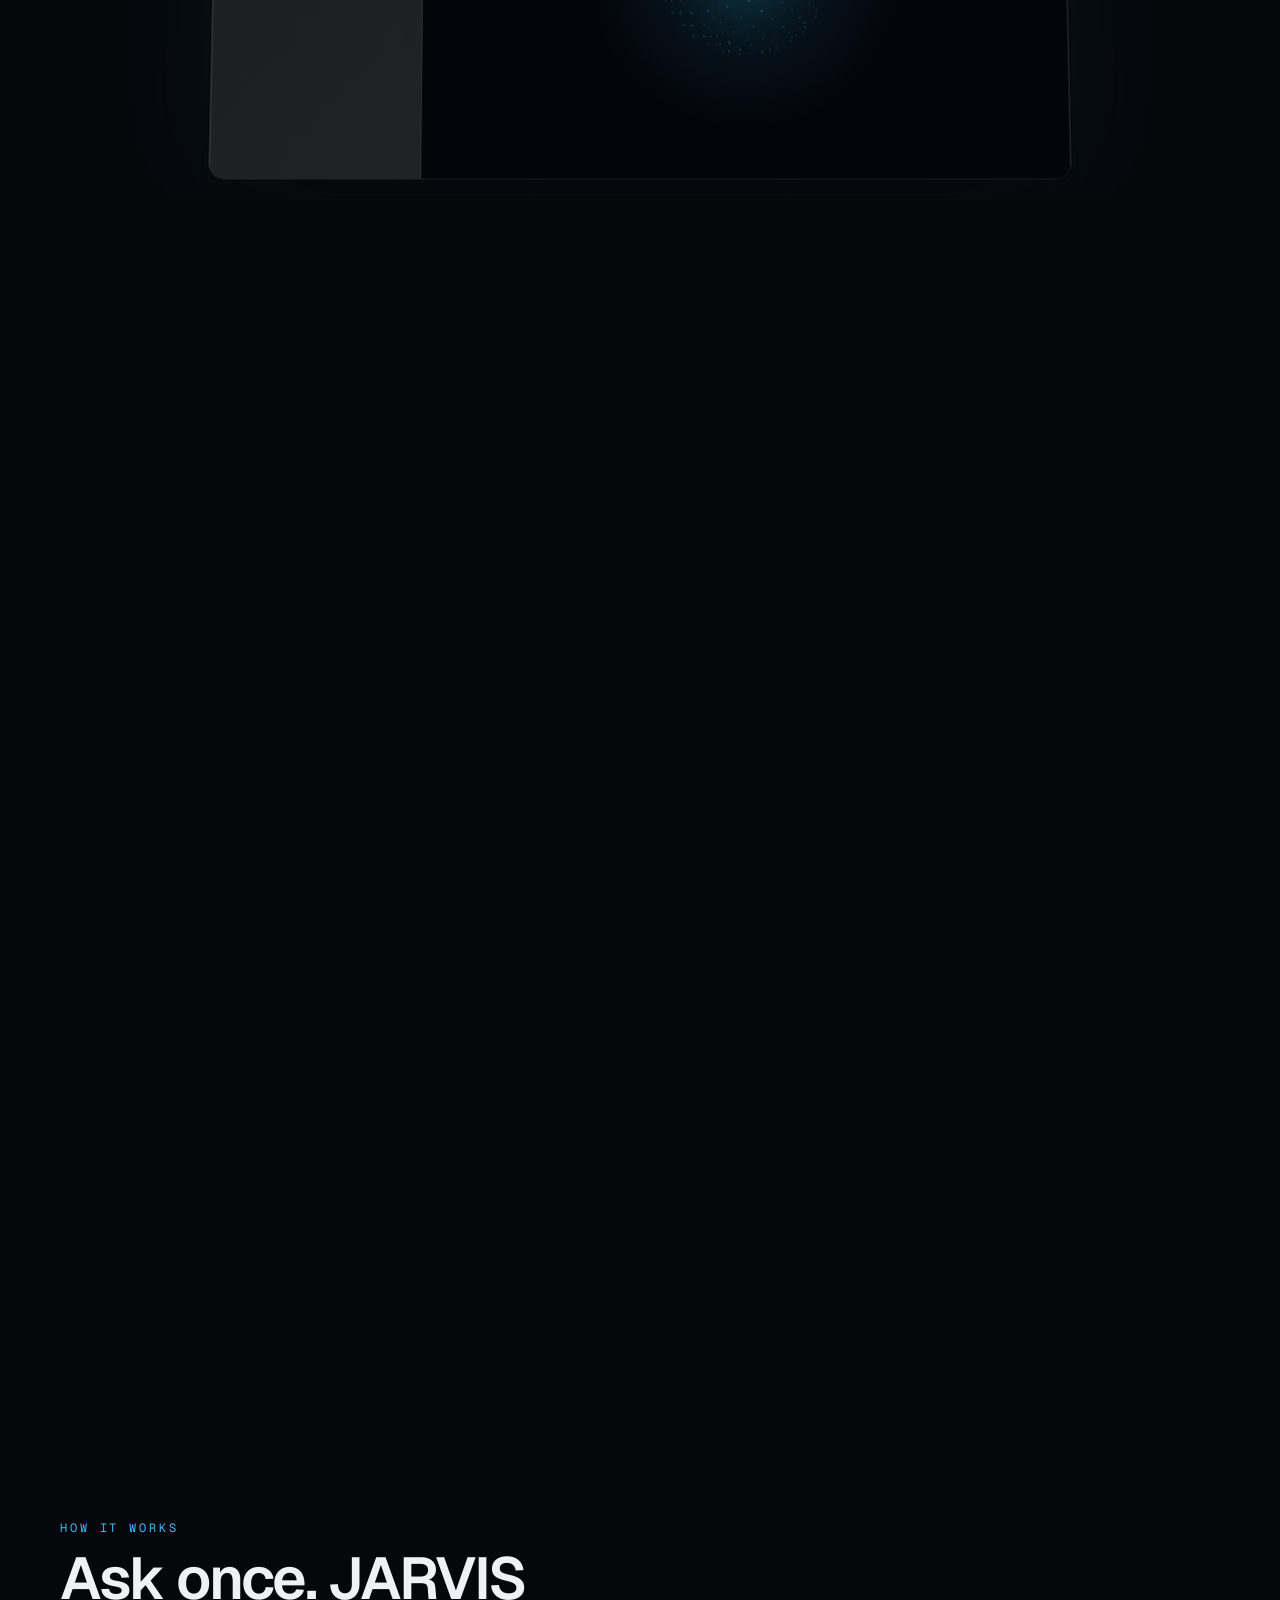
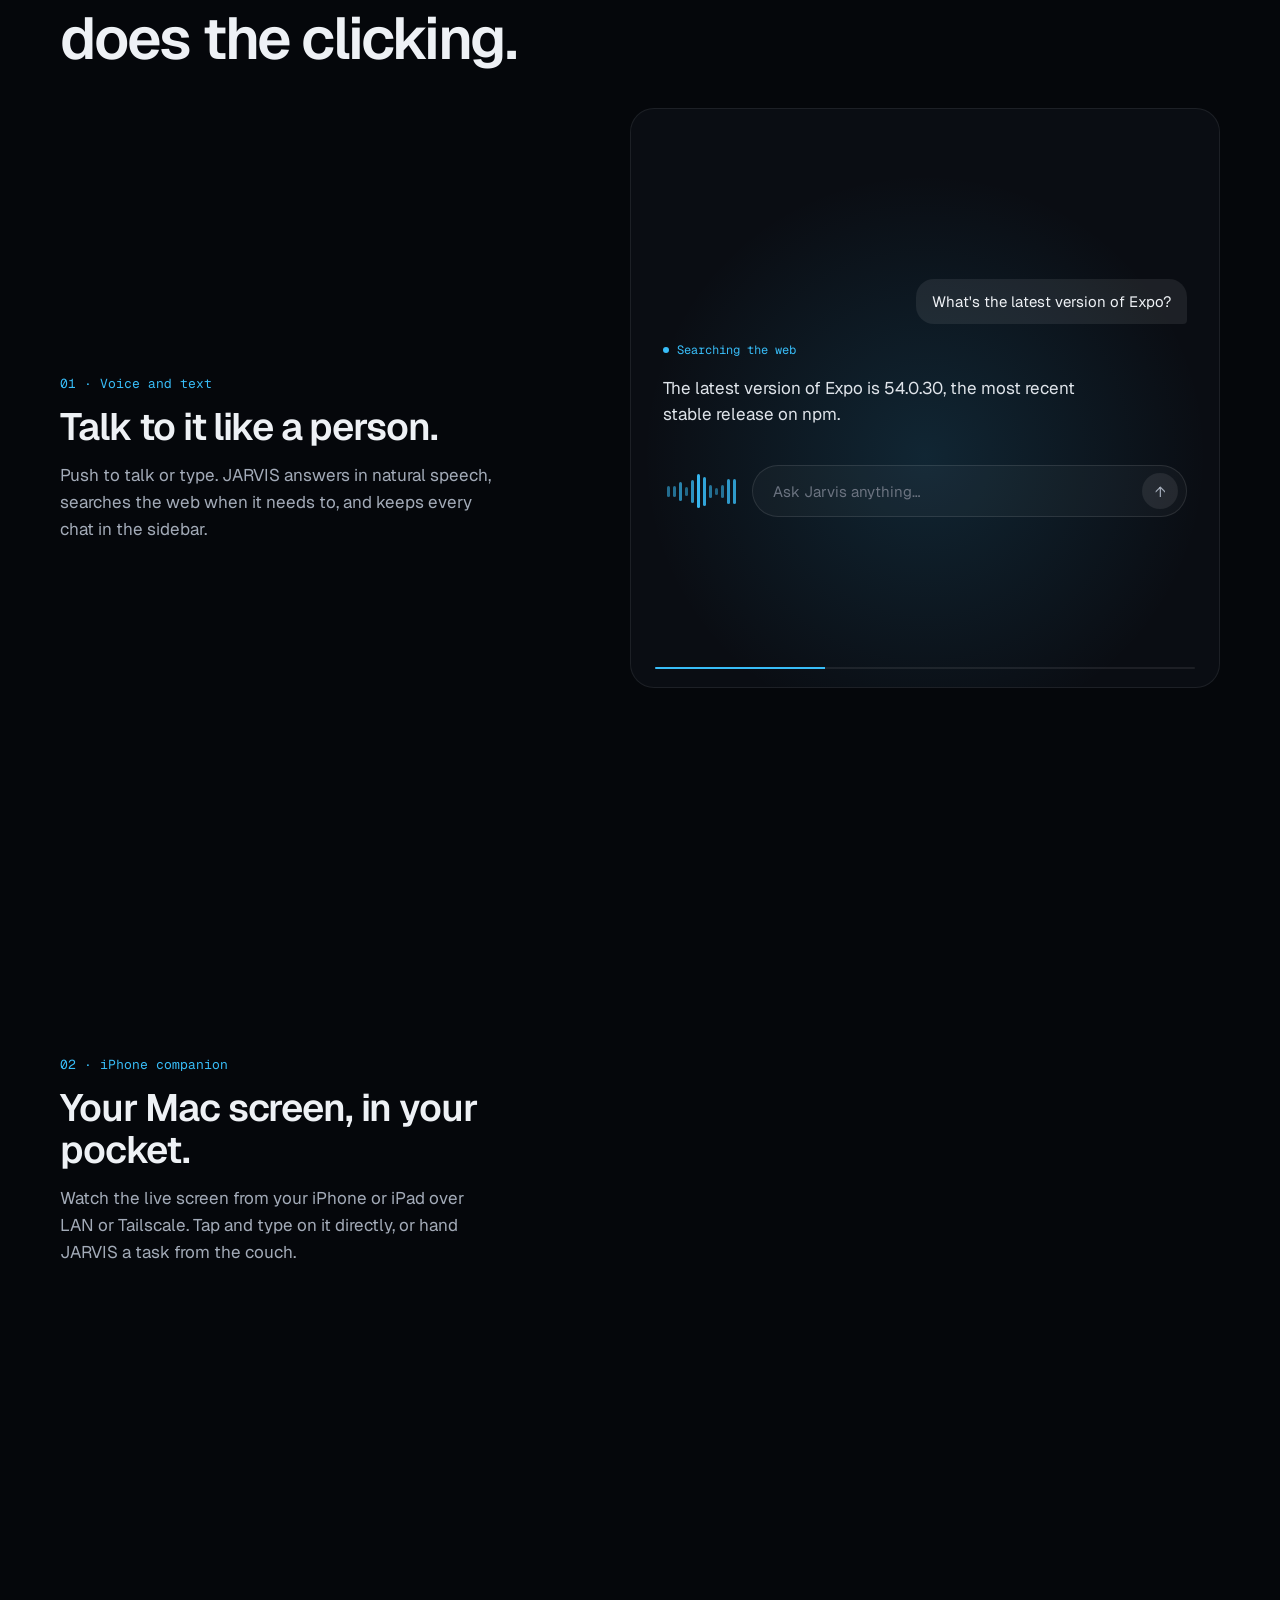
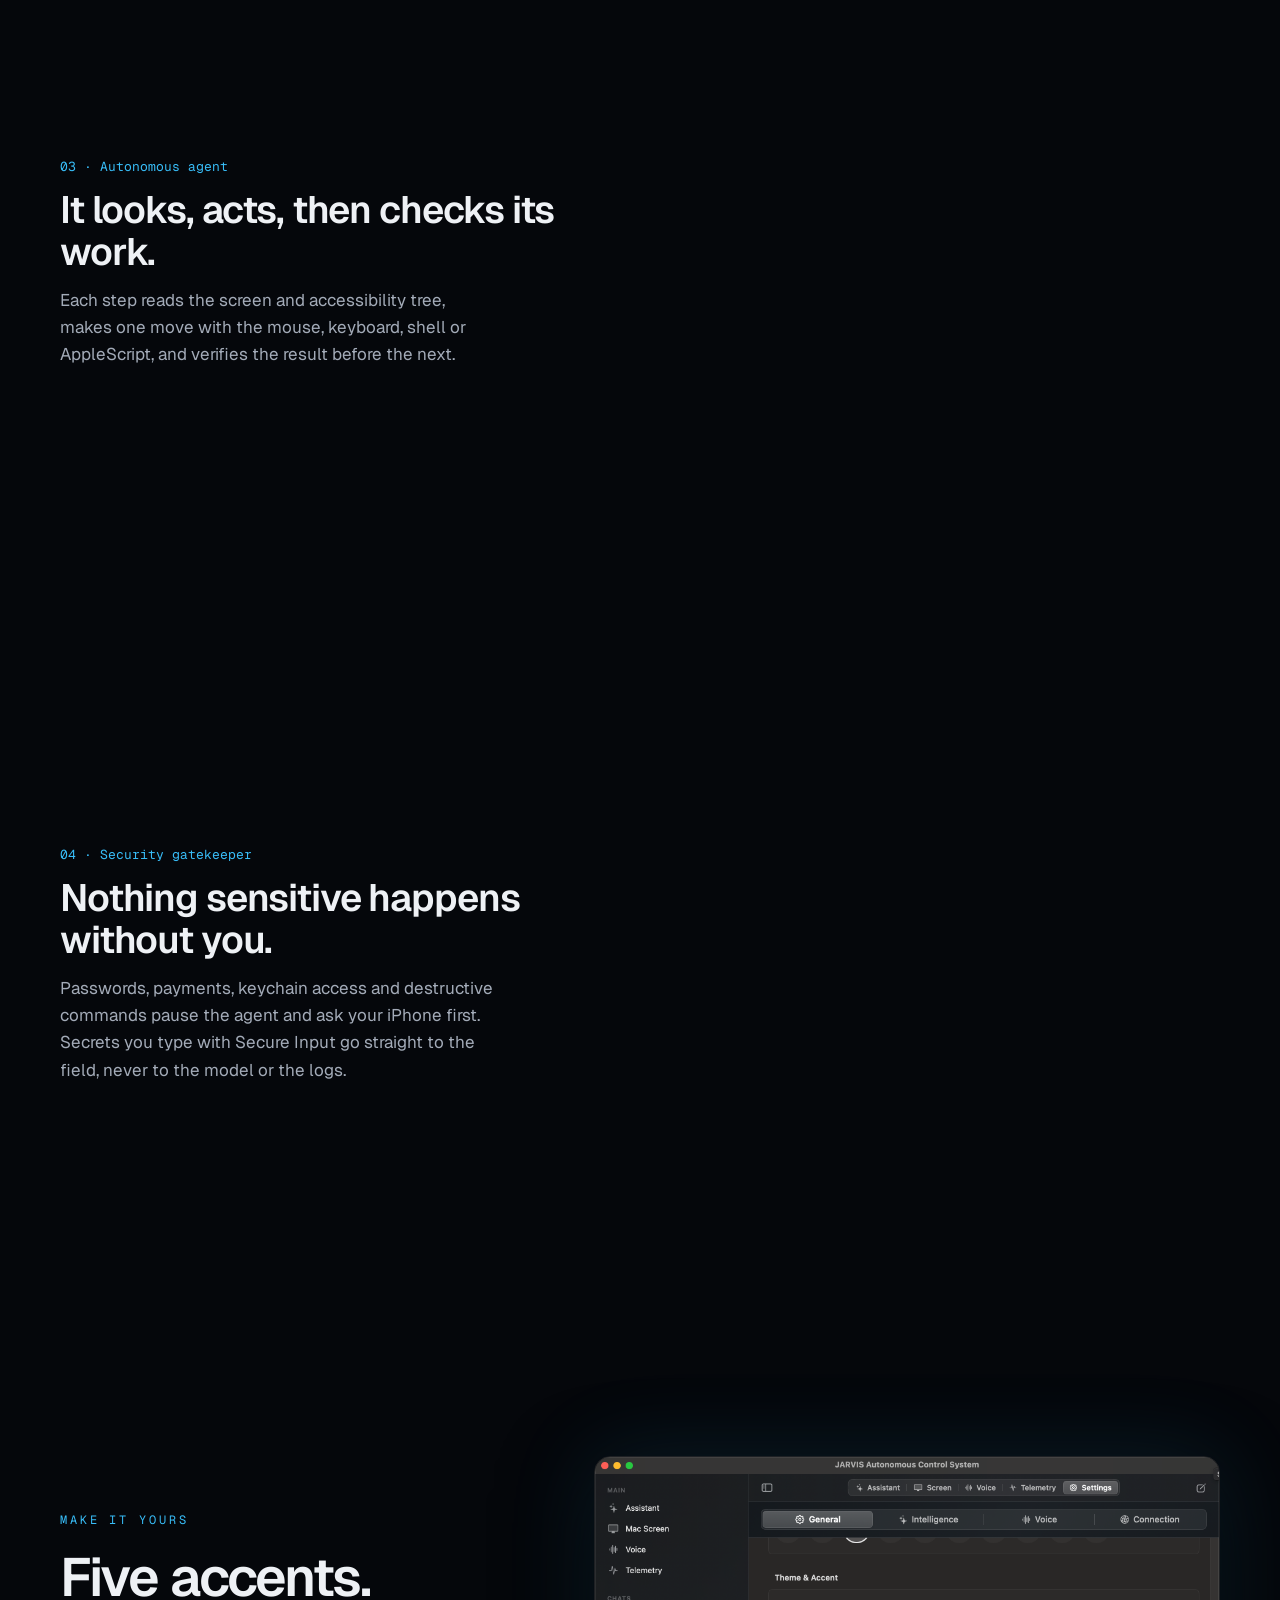
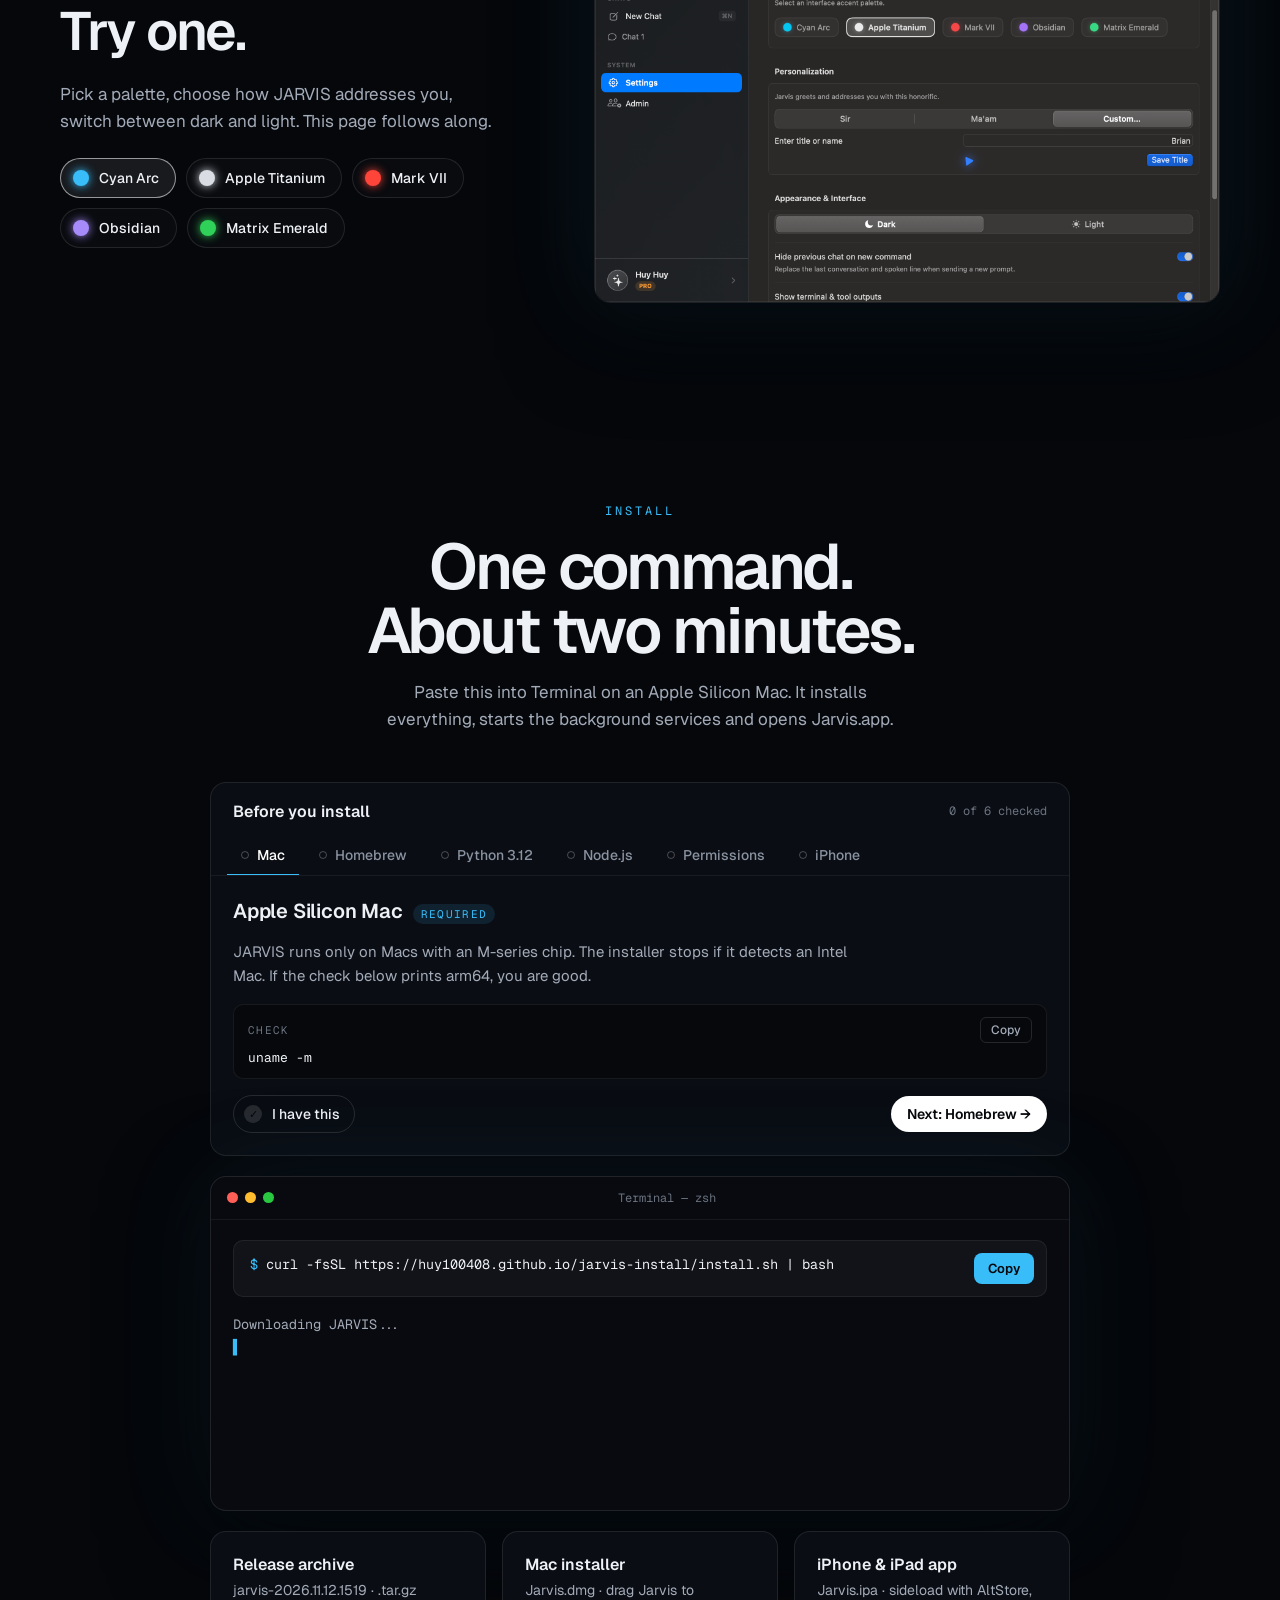
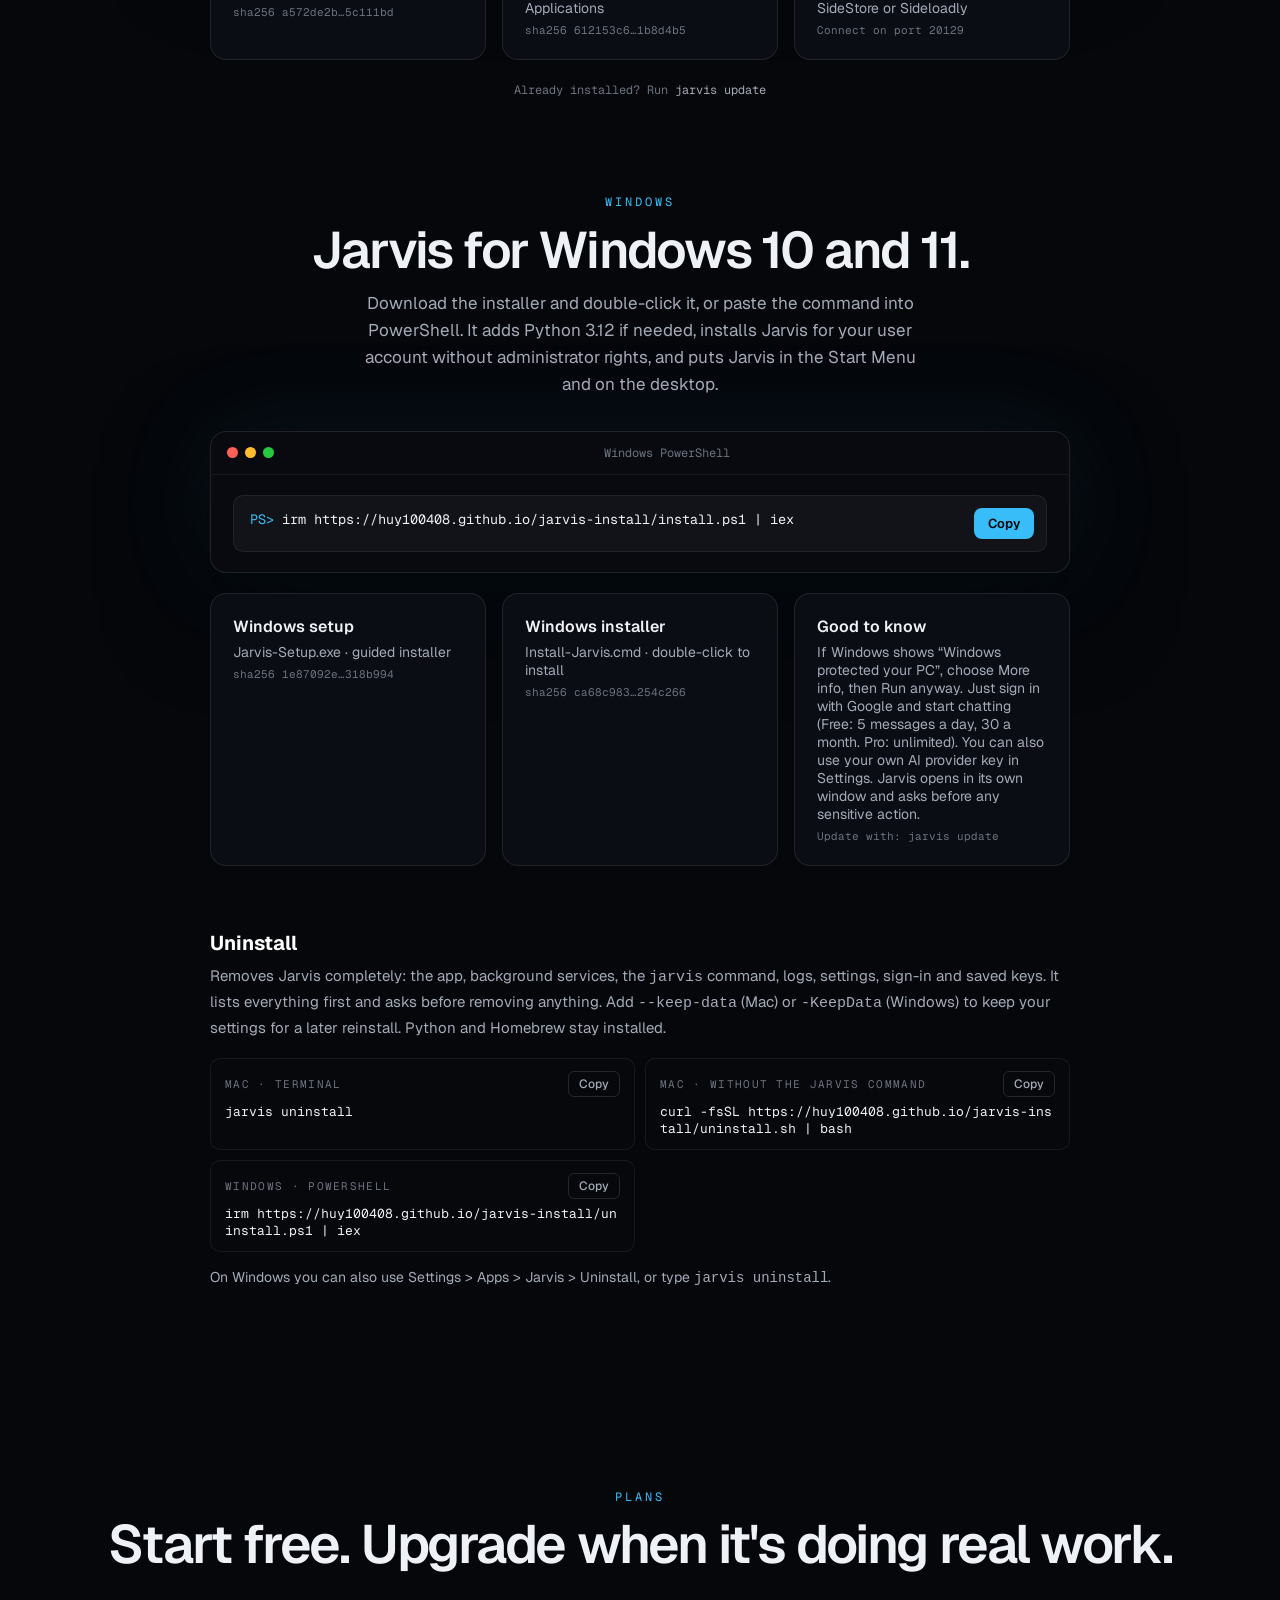
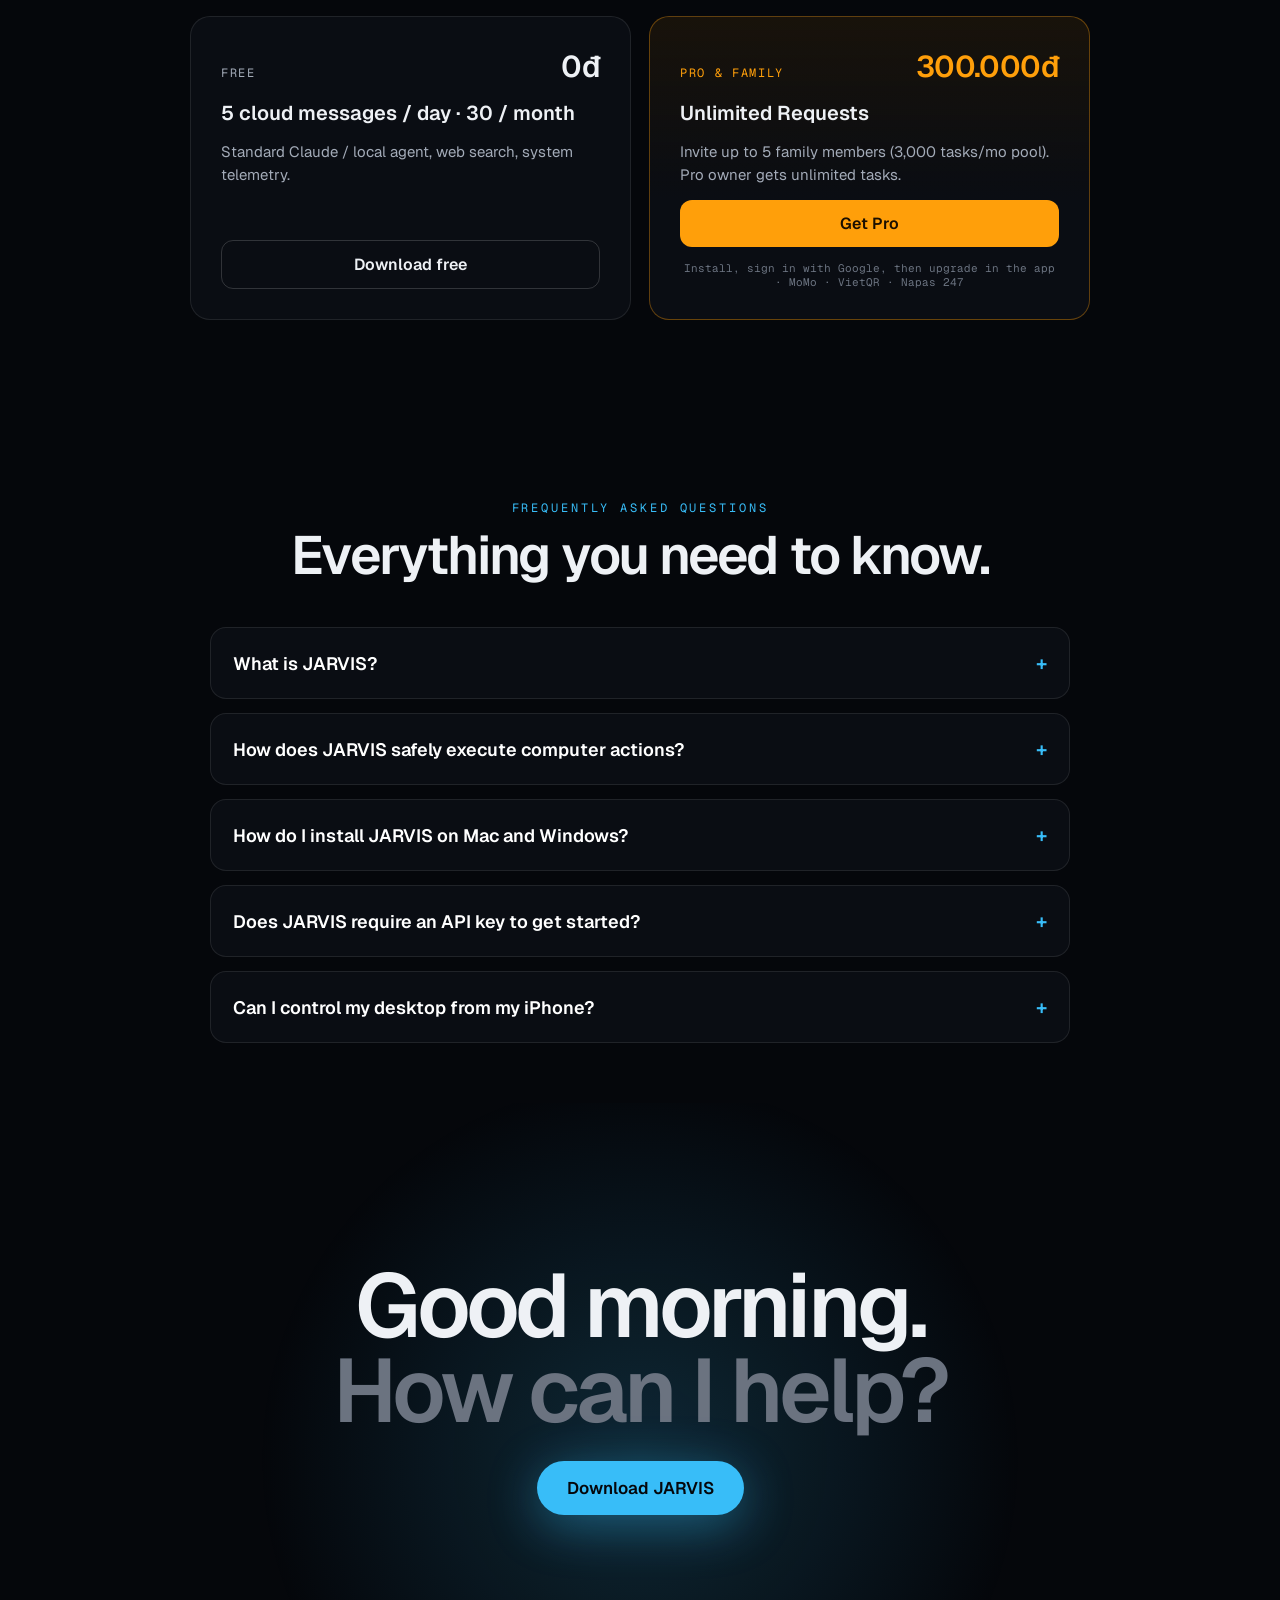
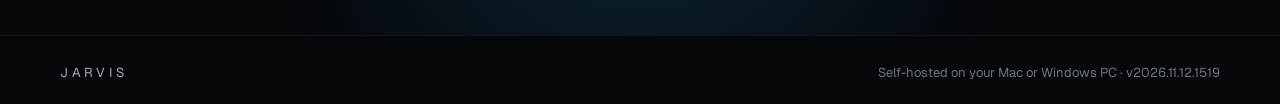
==== commit 4366380e: "Add Google site verification tag Co-Authored-By: Claude Opus 5.5 <noreply@anthropic.com>" ====
--- a/index.html
+++ b/index.html
@@ -3,6 +3,7 @@
 <head>
 <meta charset="utf-8">
 <meta name="viewport" content="width=device-width, initial-scale=1">
+<meta name="google-site-verification" content="0eaT-yYGF56r9P5nDzxKtPU4tmOkKDHQwNYFPlMa94U" />
 <title>JARVIS — Autonomous AI Assistant for Mac & Windows</title>
 <meta name="description" content="JARVIS is an autonomous desktop AI assistant for Mac and Windows. It sees your screen, moves your cursor, executes terminal tools, answers out loud, and verifies sensitive actions via iPhone gatekeeper.">
 <meta name="keywords" content="JARVIS AI, autonomous AI assistant, desktop AI agent, Mac AI assistant, Windows AI assistant, computer vision AI, screen control AI, voice assistant desktop, local AI agent, open source jarvis">
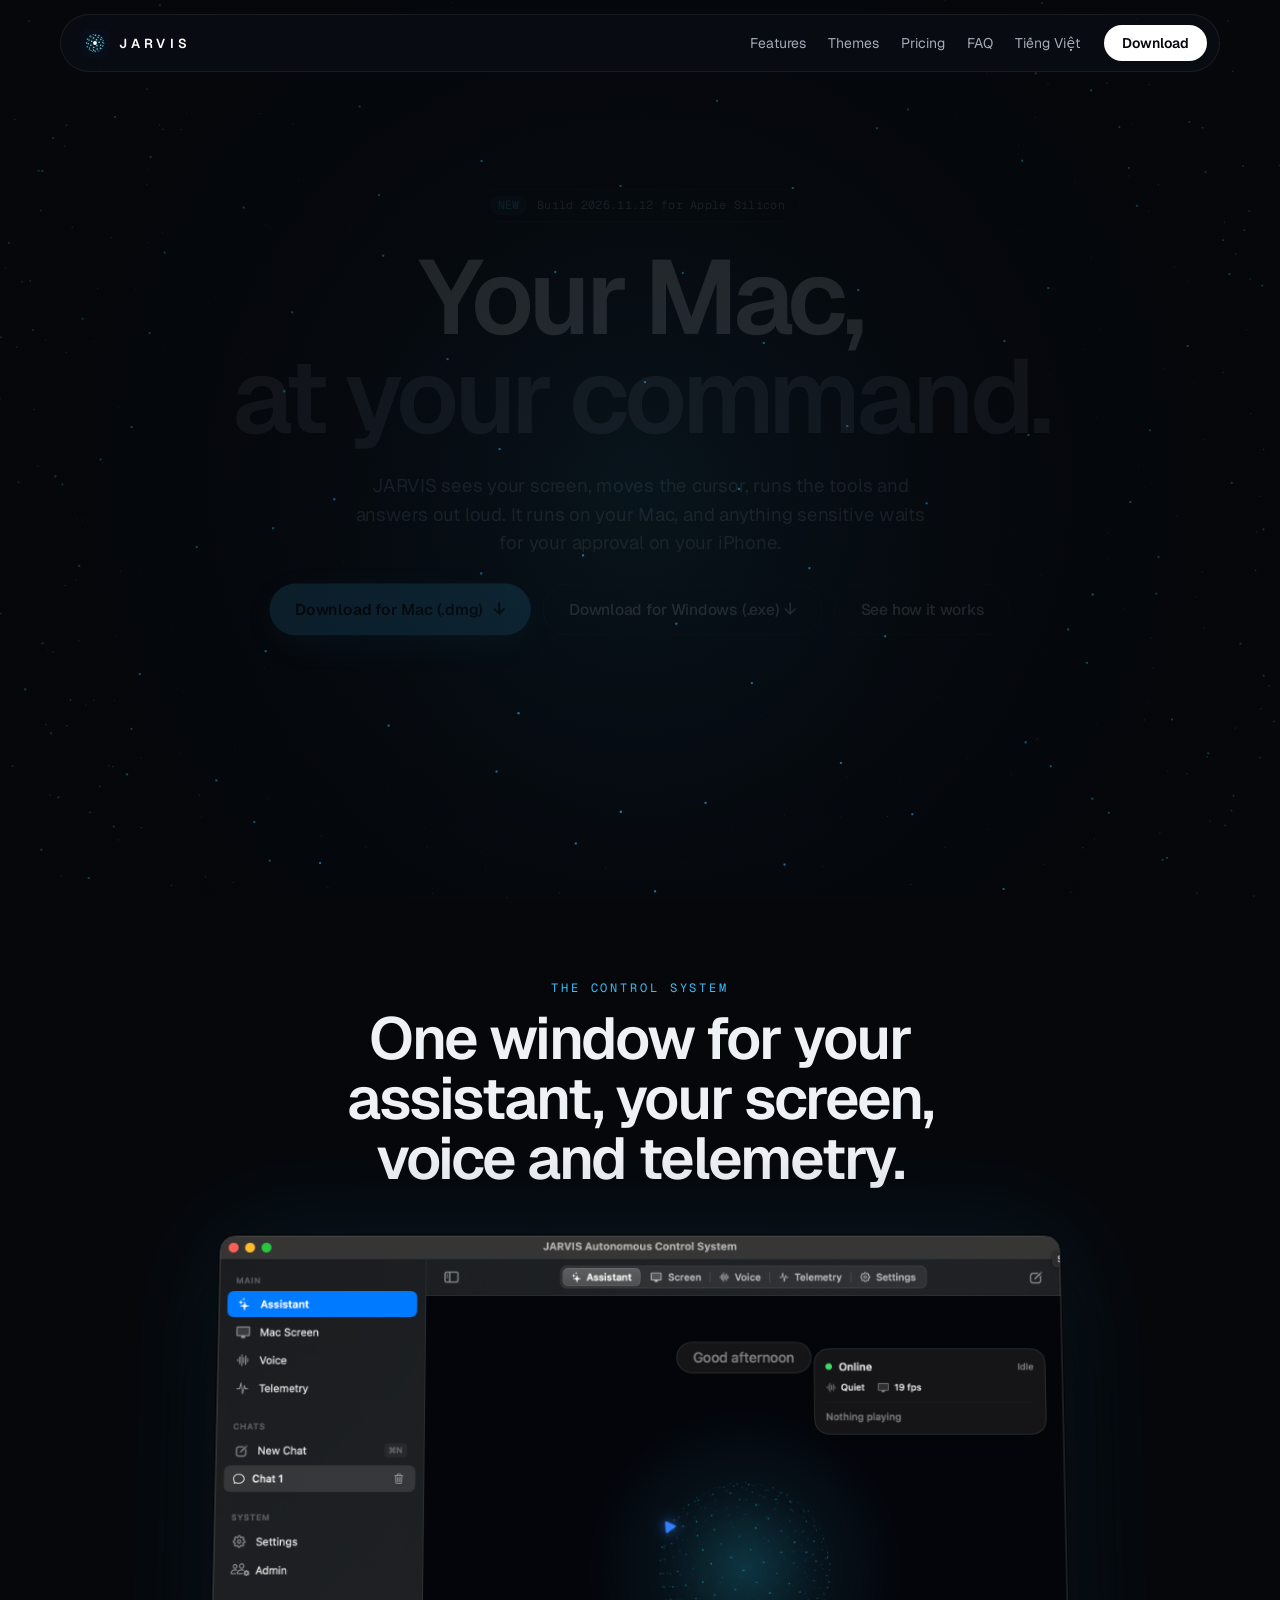
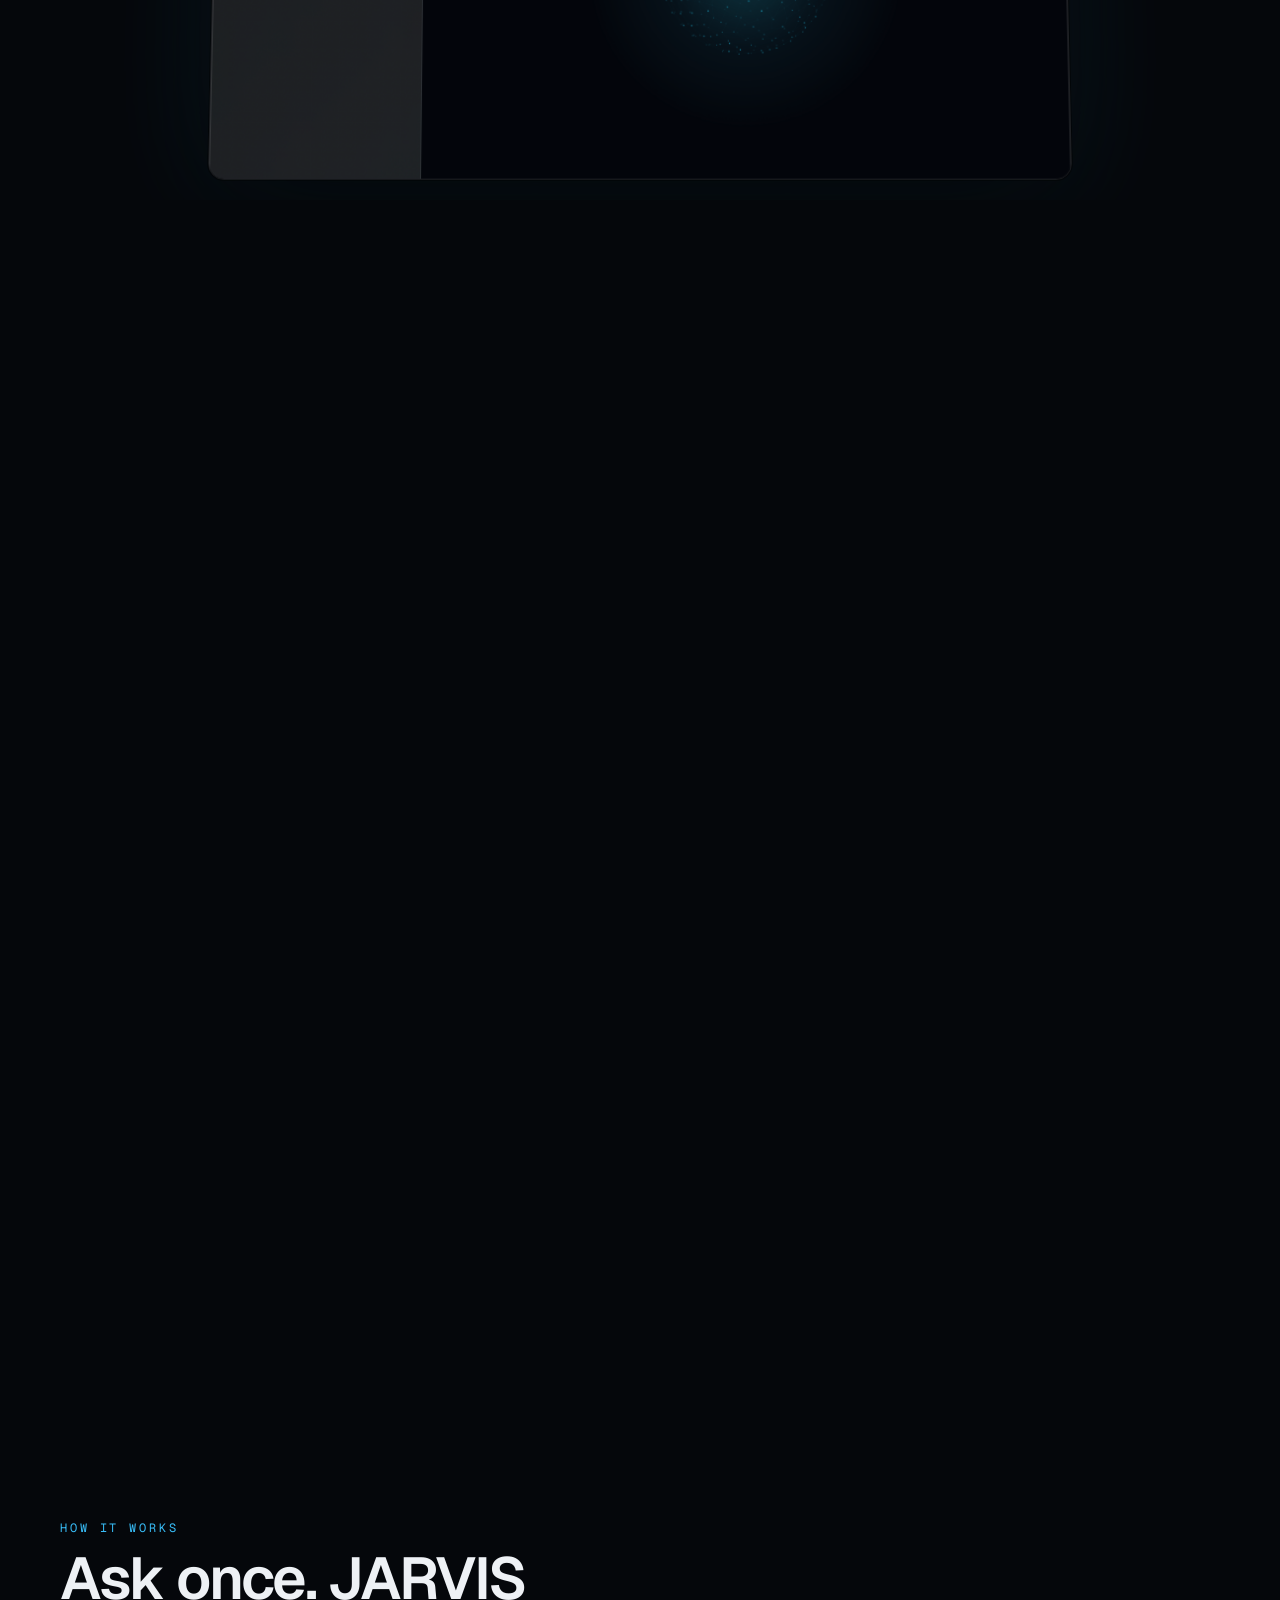
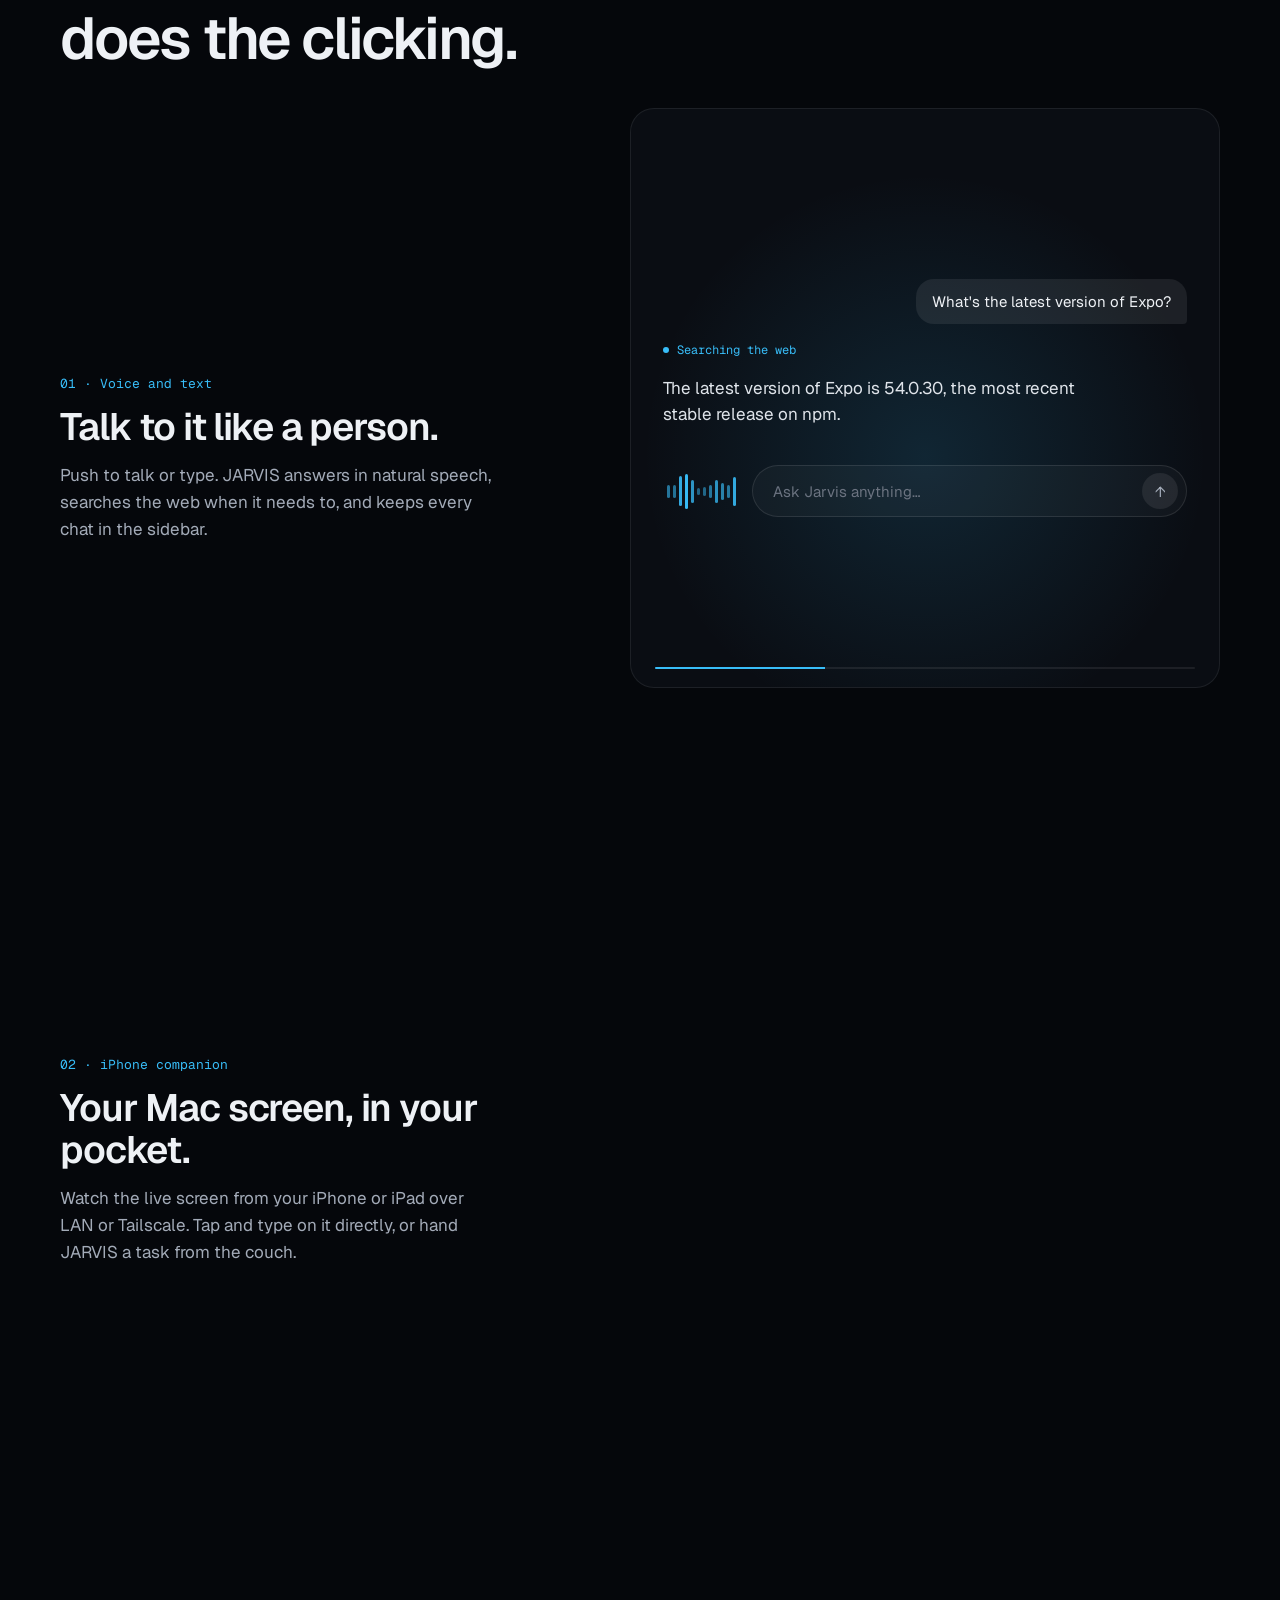
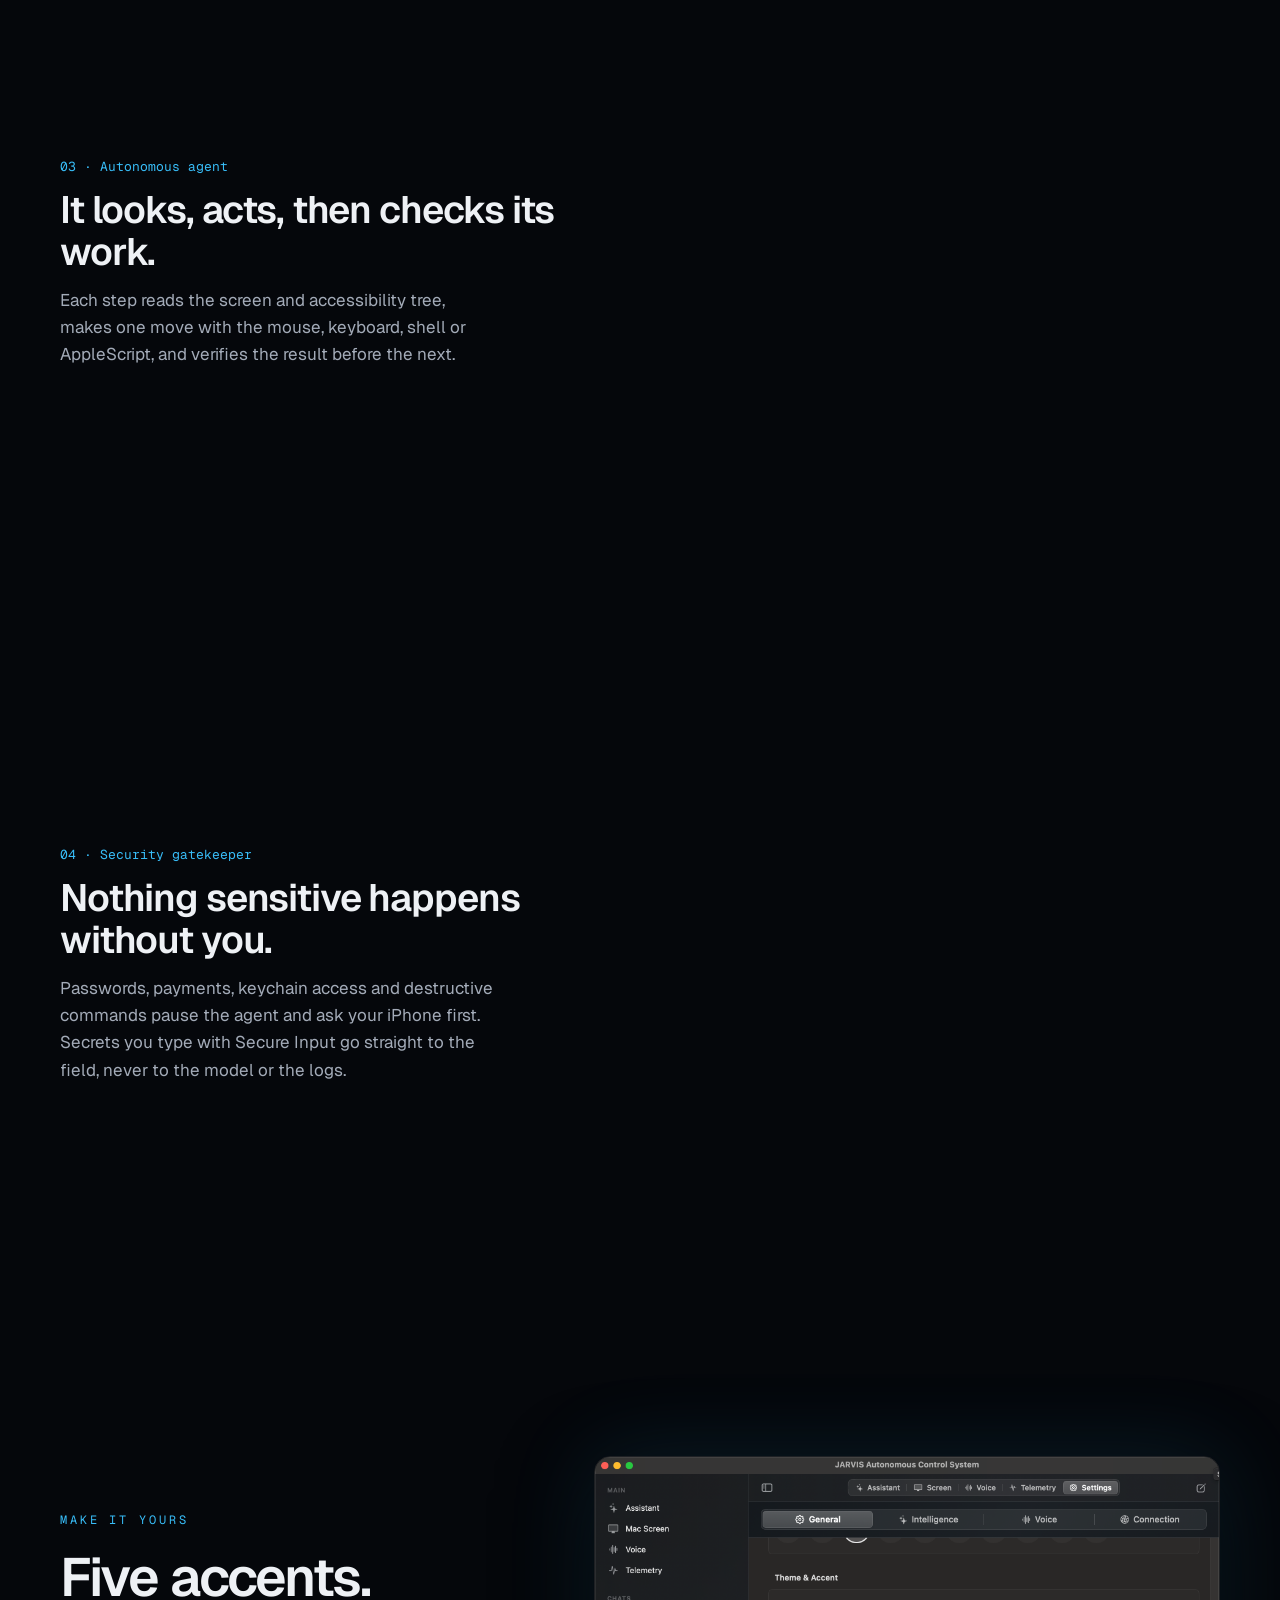
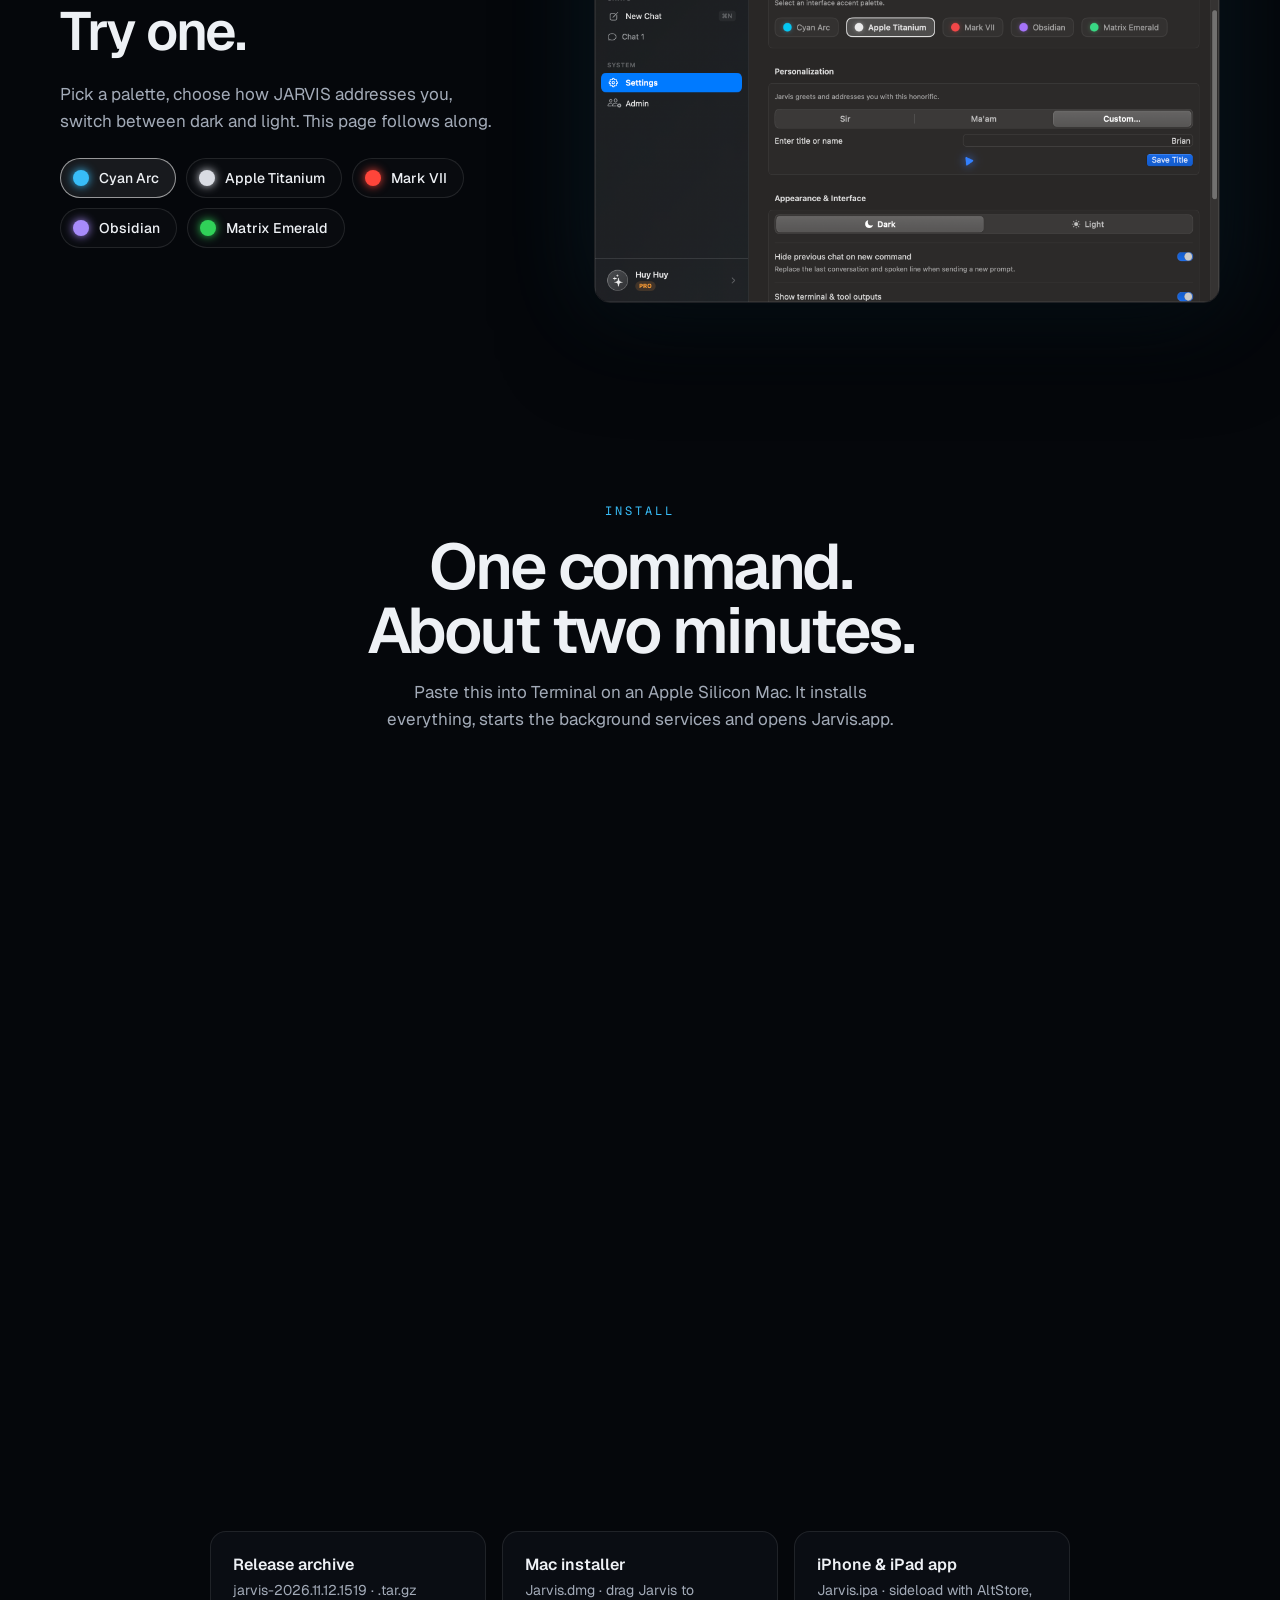
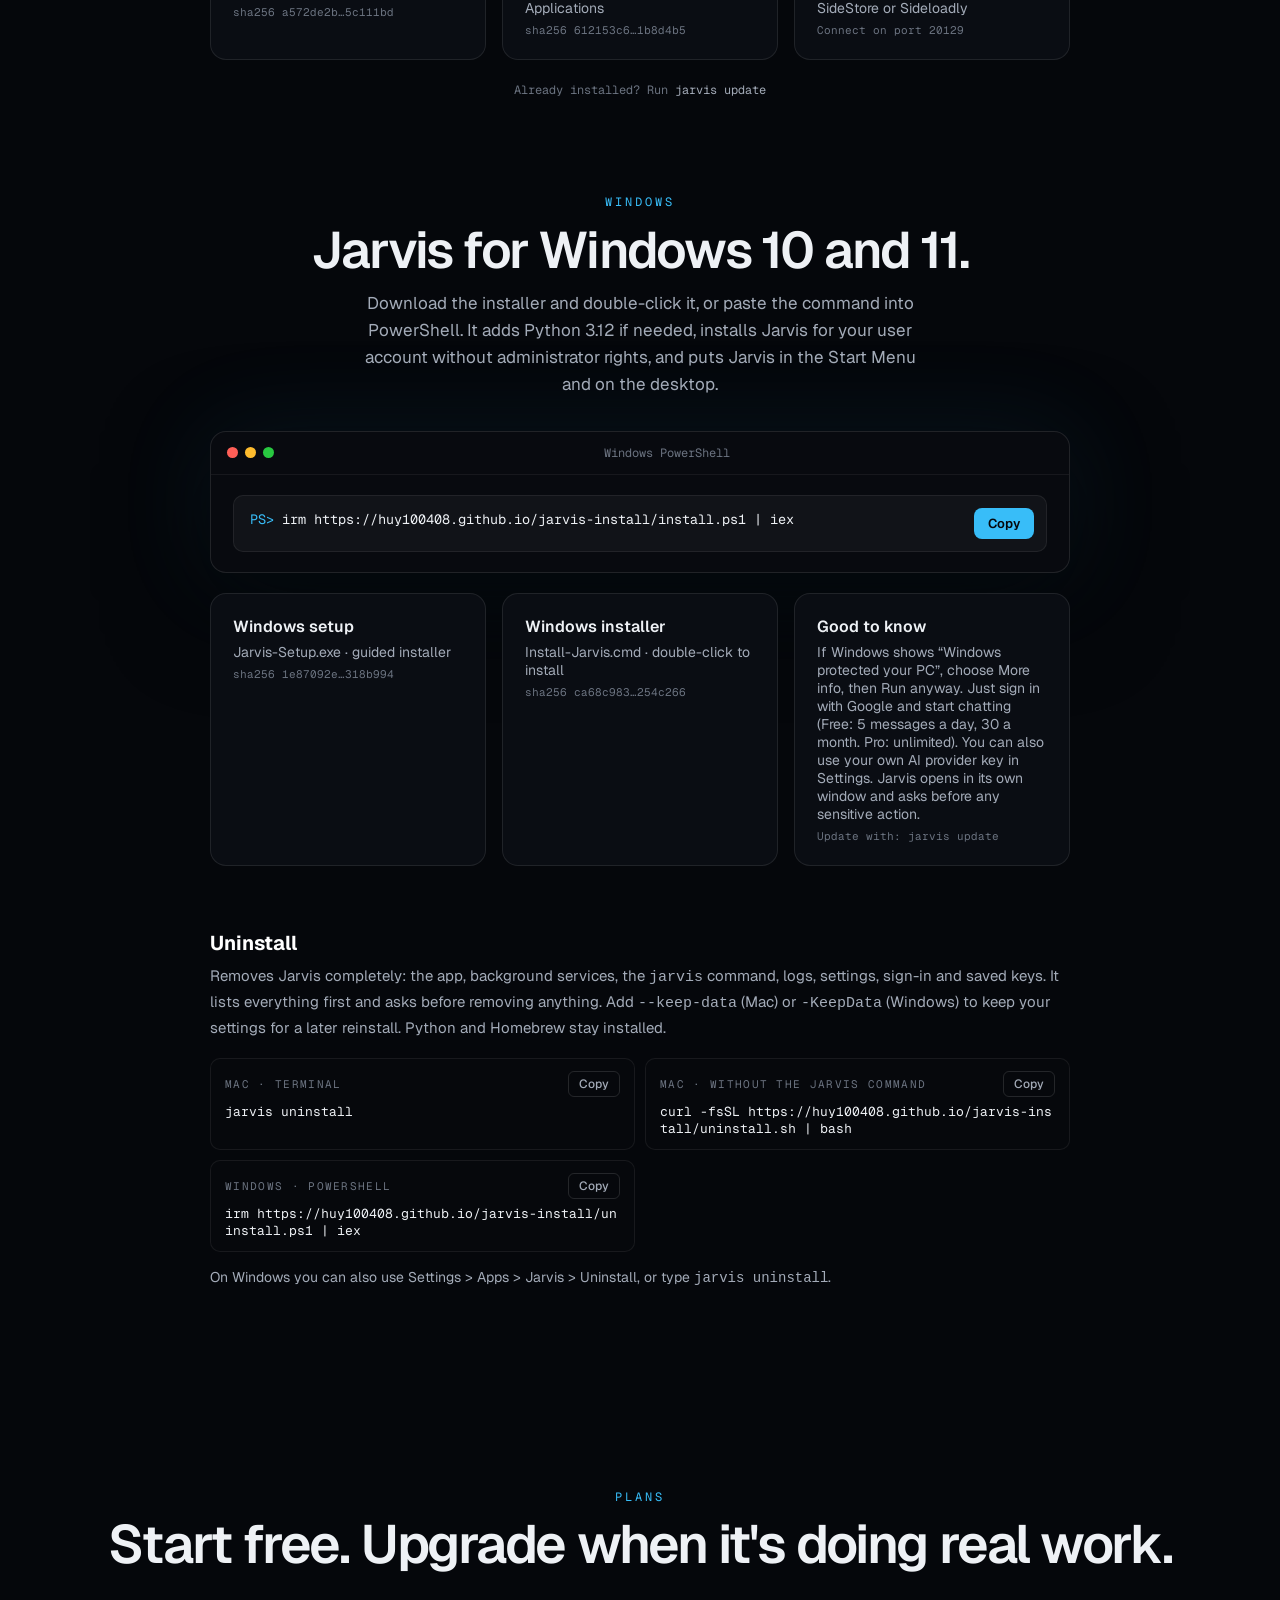
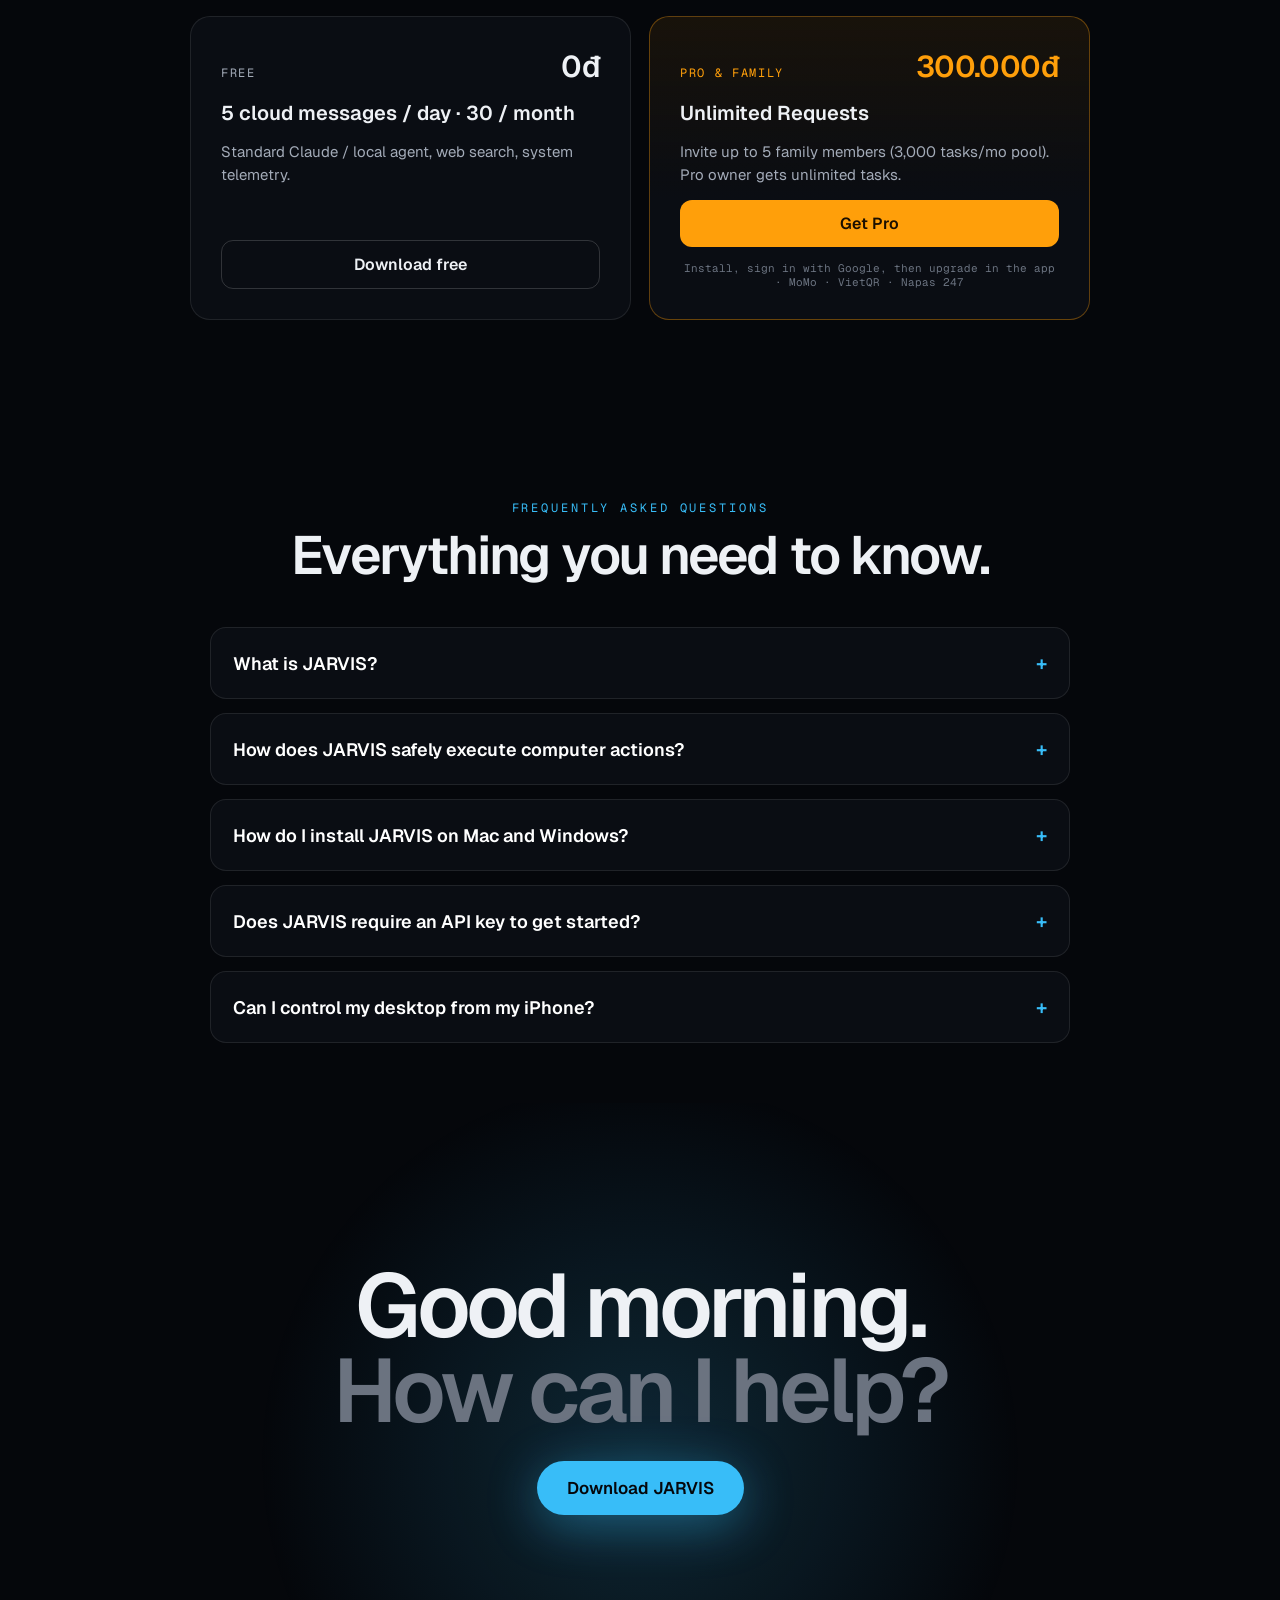
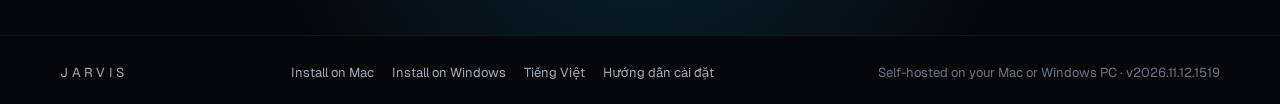
==== commit af1e8293: "Add Vietnamese page and install guides Co-Authored-By: Claude Opus 5.5 <noreply@anthropic.com>" ====
--- a/index.html
+++ b/index.html
@@ -10,6 +10,9 @@
 <meta name="author" content="JARVIS">
 <meta name="robots" content="index, follow, max-image-preview:large, max-snippet:-1, max-video-preview:-1">
 <link rel="canonical" href="https://huy100408.github.io/jarvis-install/">
+<link rel="alternate" hreflang="en" href="https://huy100408.github.io/jarvis-install/">
+<link rel="alternate" hreflang="vi" href="https://huy100408.github.io/jarvis-install/vi/">
+<link rel="alternate" hreflang="x-default" href="https://huy100408.github.io/jarvis-install/">
 
 <!-- Open Graph / Facebook -->
 <meta property="og:type" content="website">
@@ -248,6 +251,7 @@
       <a href="#themes">Themes</a>
       <a href="#pricing">Pricing</a>
       <a href="#faq">FAQ</a>
+      <a href="vi/" hreflang="vi" lang="vi">Tiếng Việt</a>
     </div>
     <a href="#install" class="btn-white">Download</a>
   </div>
@@ -577,6 +581,12 @@
 <footer style="border-top:1px solid rgba(255,255,255,.06);padding:28px 24px">
   <div class="wrap" style="display:flex;flex-wrap:wrap;gap:16px;justify-content:space-between;font-size:13px;color:var(--dim)">
     <span style="letter-spacing:.28em;color:var(--muted)">JARVIS</span>
+    <span style="display:flex;flex-wrap:wrap;gap:8px 18px">
+      <a href="guides/install-jarvis-mac.html" style="color:var(--muted)">Install on Mac</a>
+      <a href="guides/install-jarvis-windows.html" style="color:var(--muted)">Install on Windows</a>
+      <a href="vi/" hreflang="vi" lang="vi" style="color:var(--muted)">Tiếng Việt</a>
+      <a href="vi/huong-dan-cai-dat.html" hreflang="vi" lang="vi" style="color:var(--muted)">Hướng dẫn cài đặt</a>
+    </span>
     <span id="footVersion">Self-hosted on your Mac or Windows PC</span>
   </div>
 </footer>
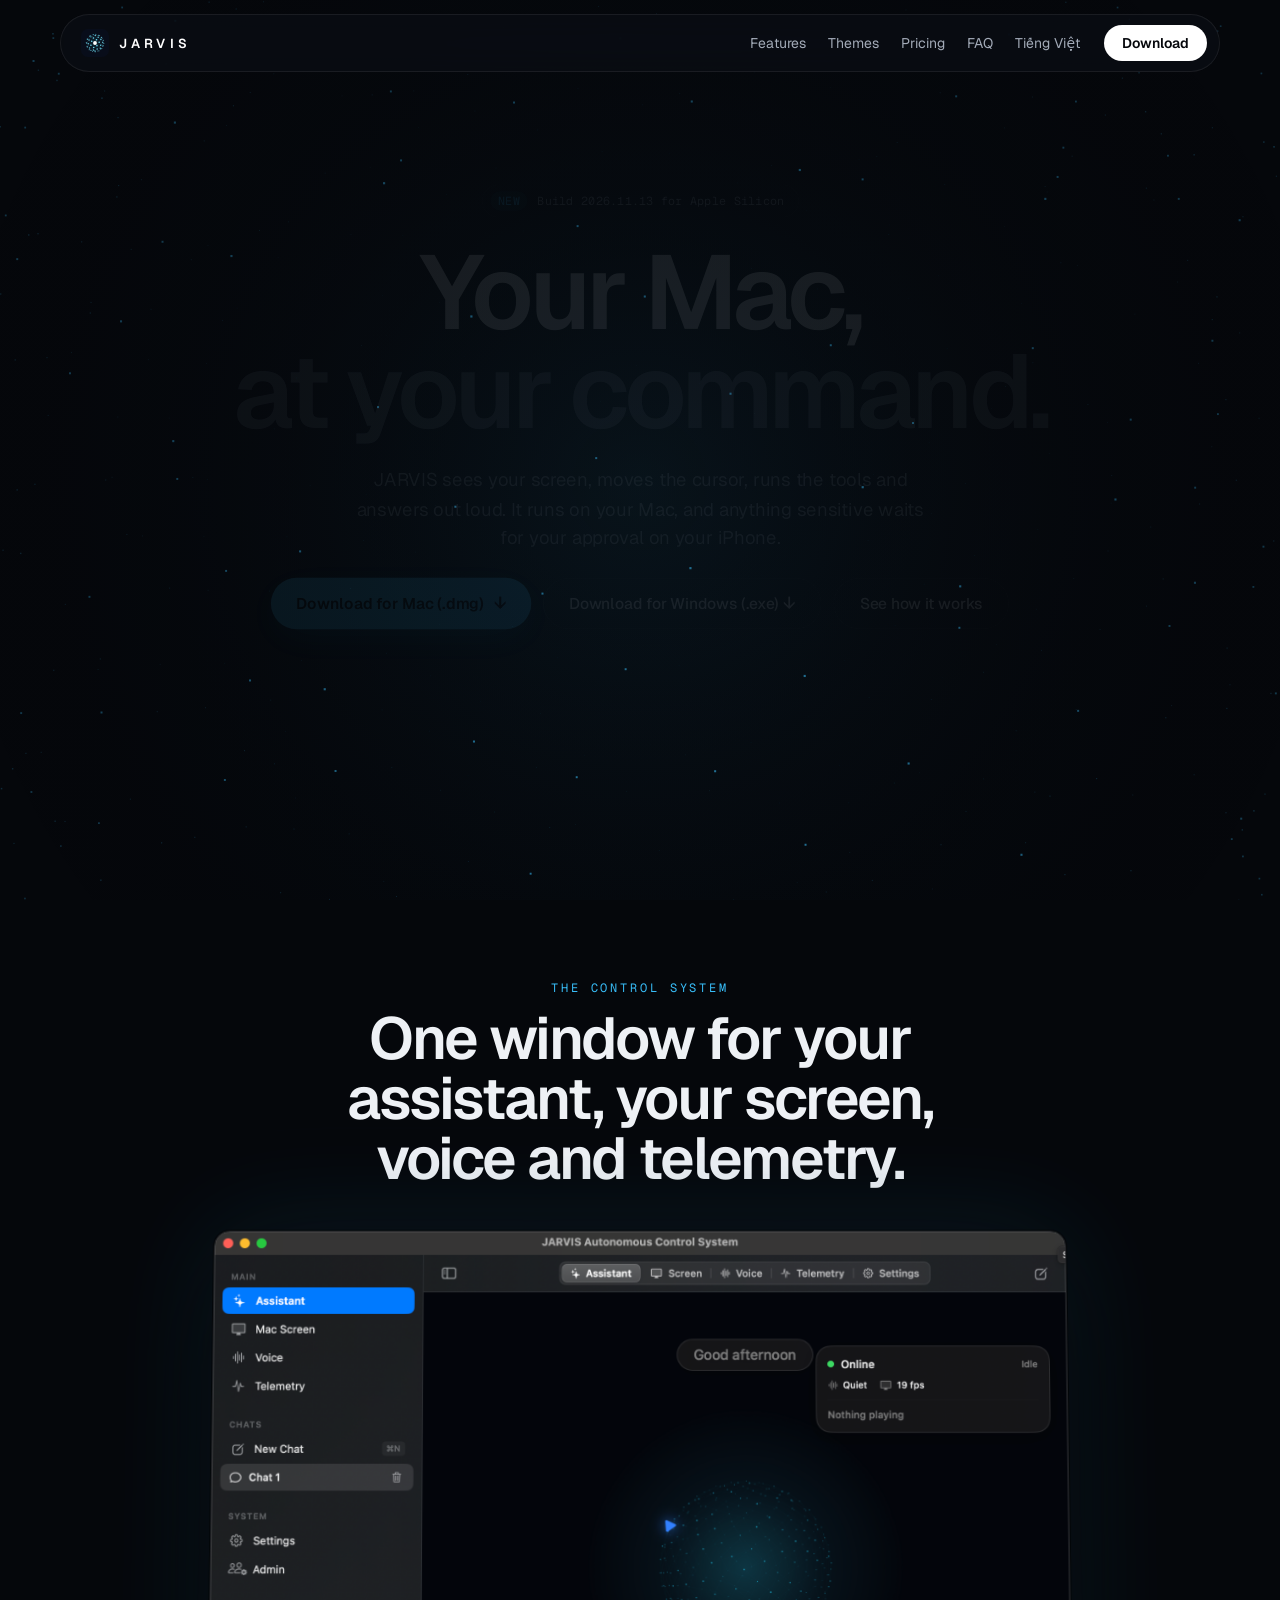
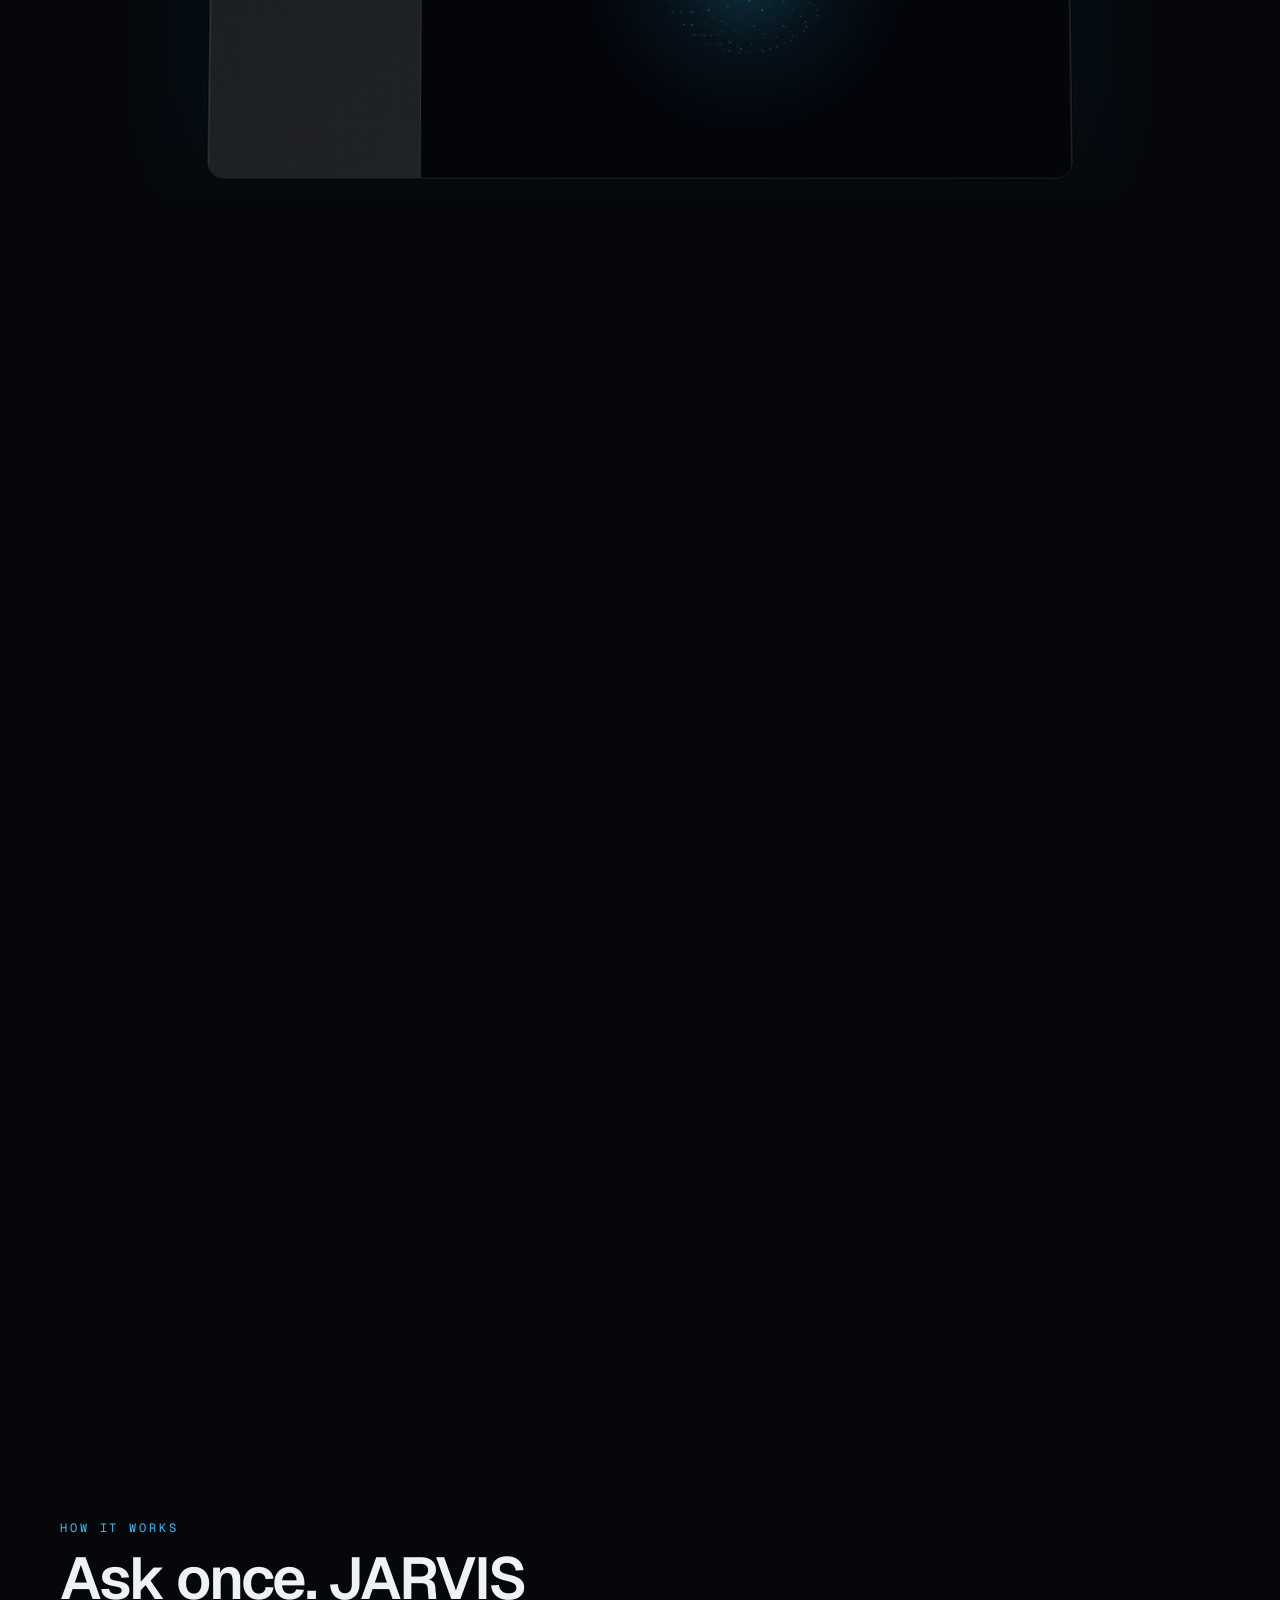
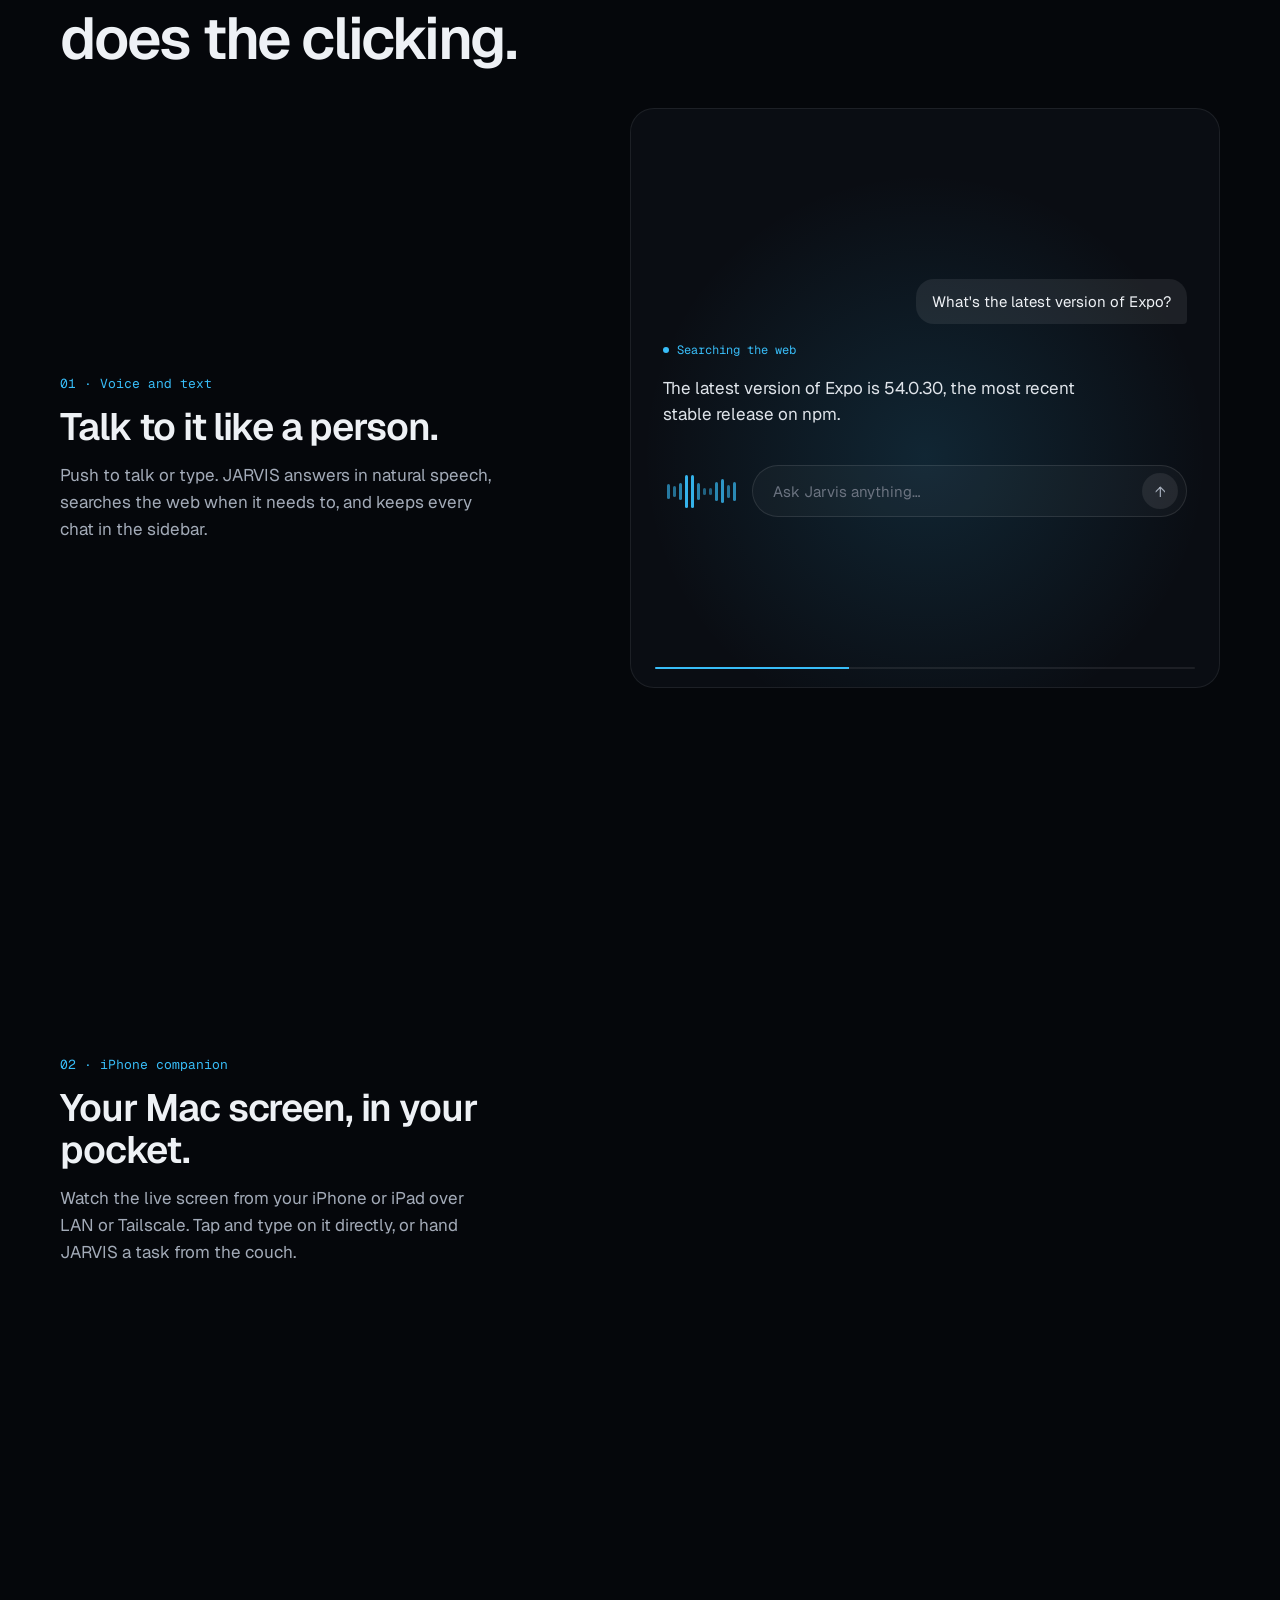
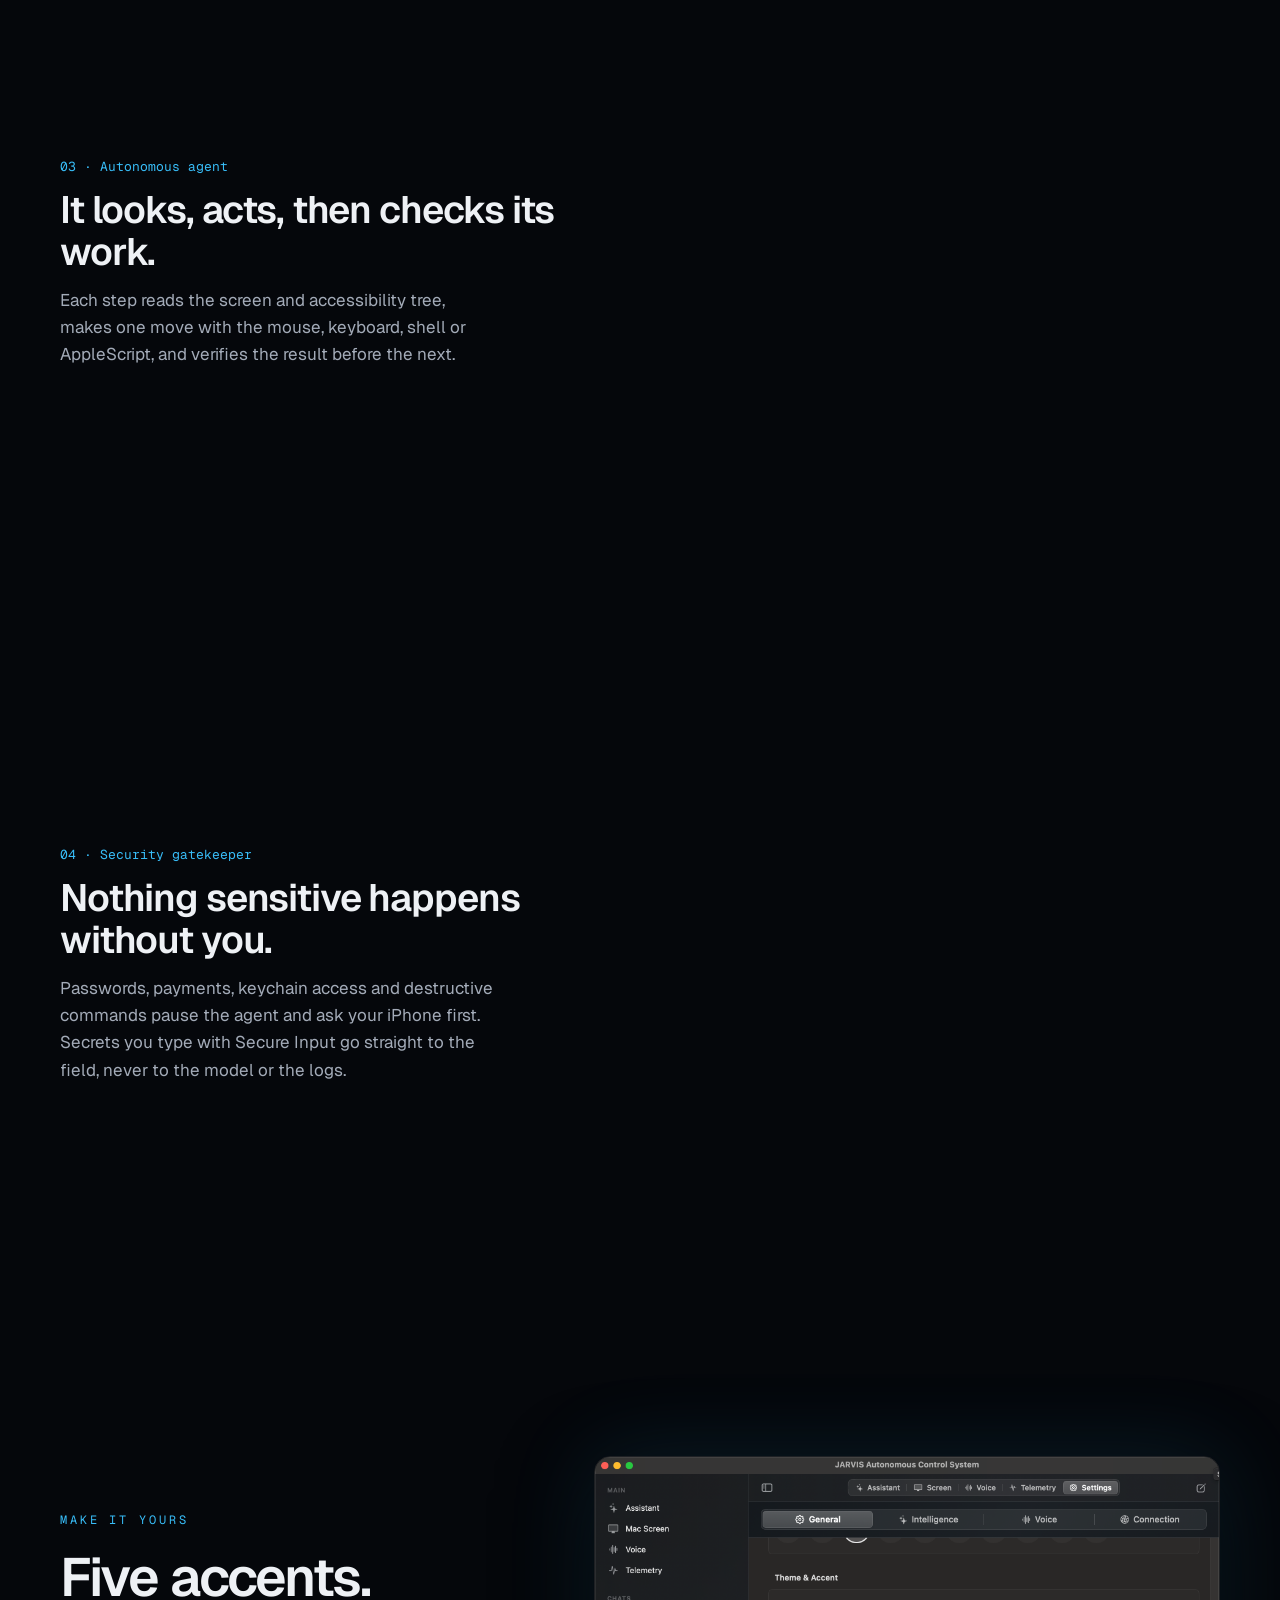
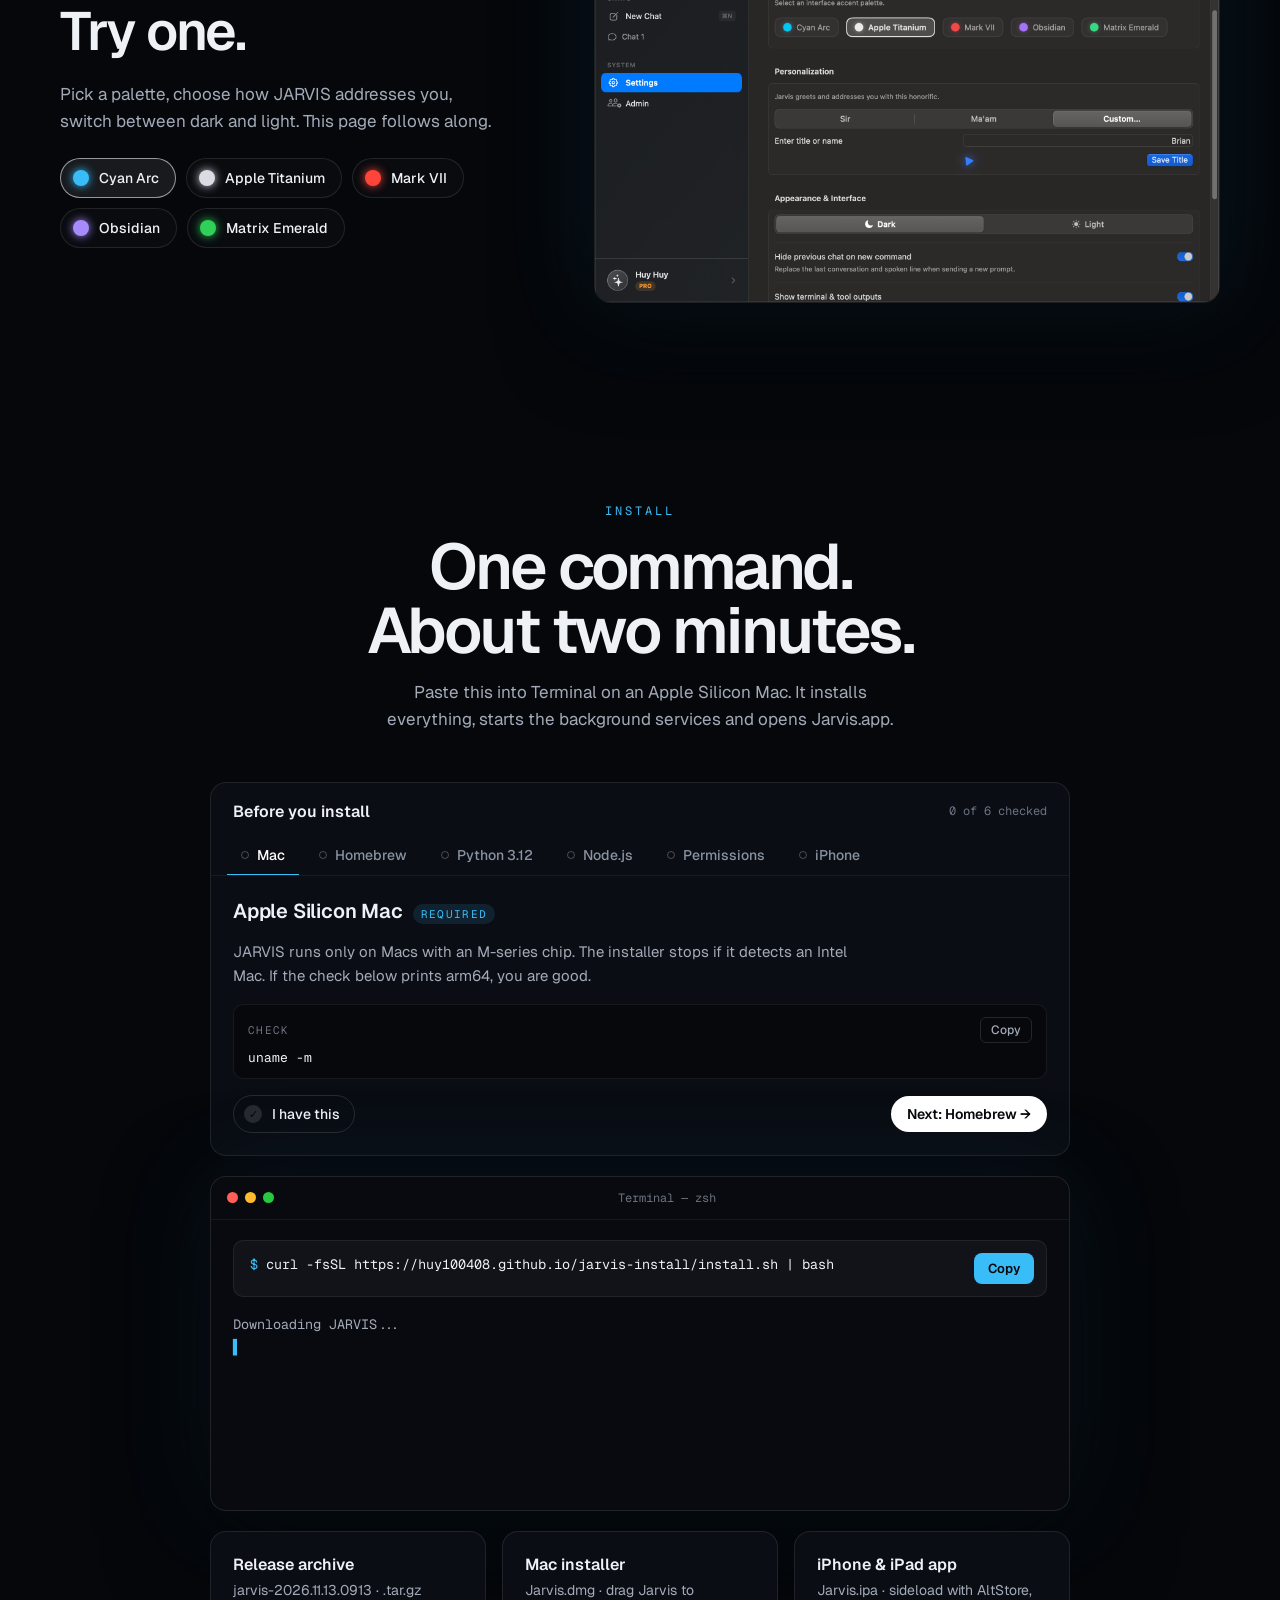
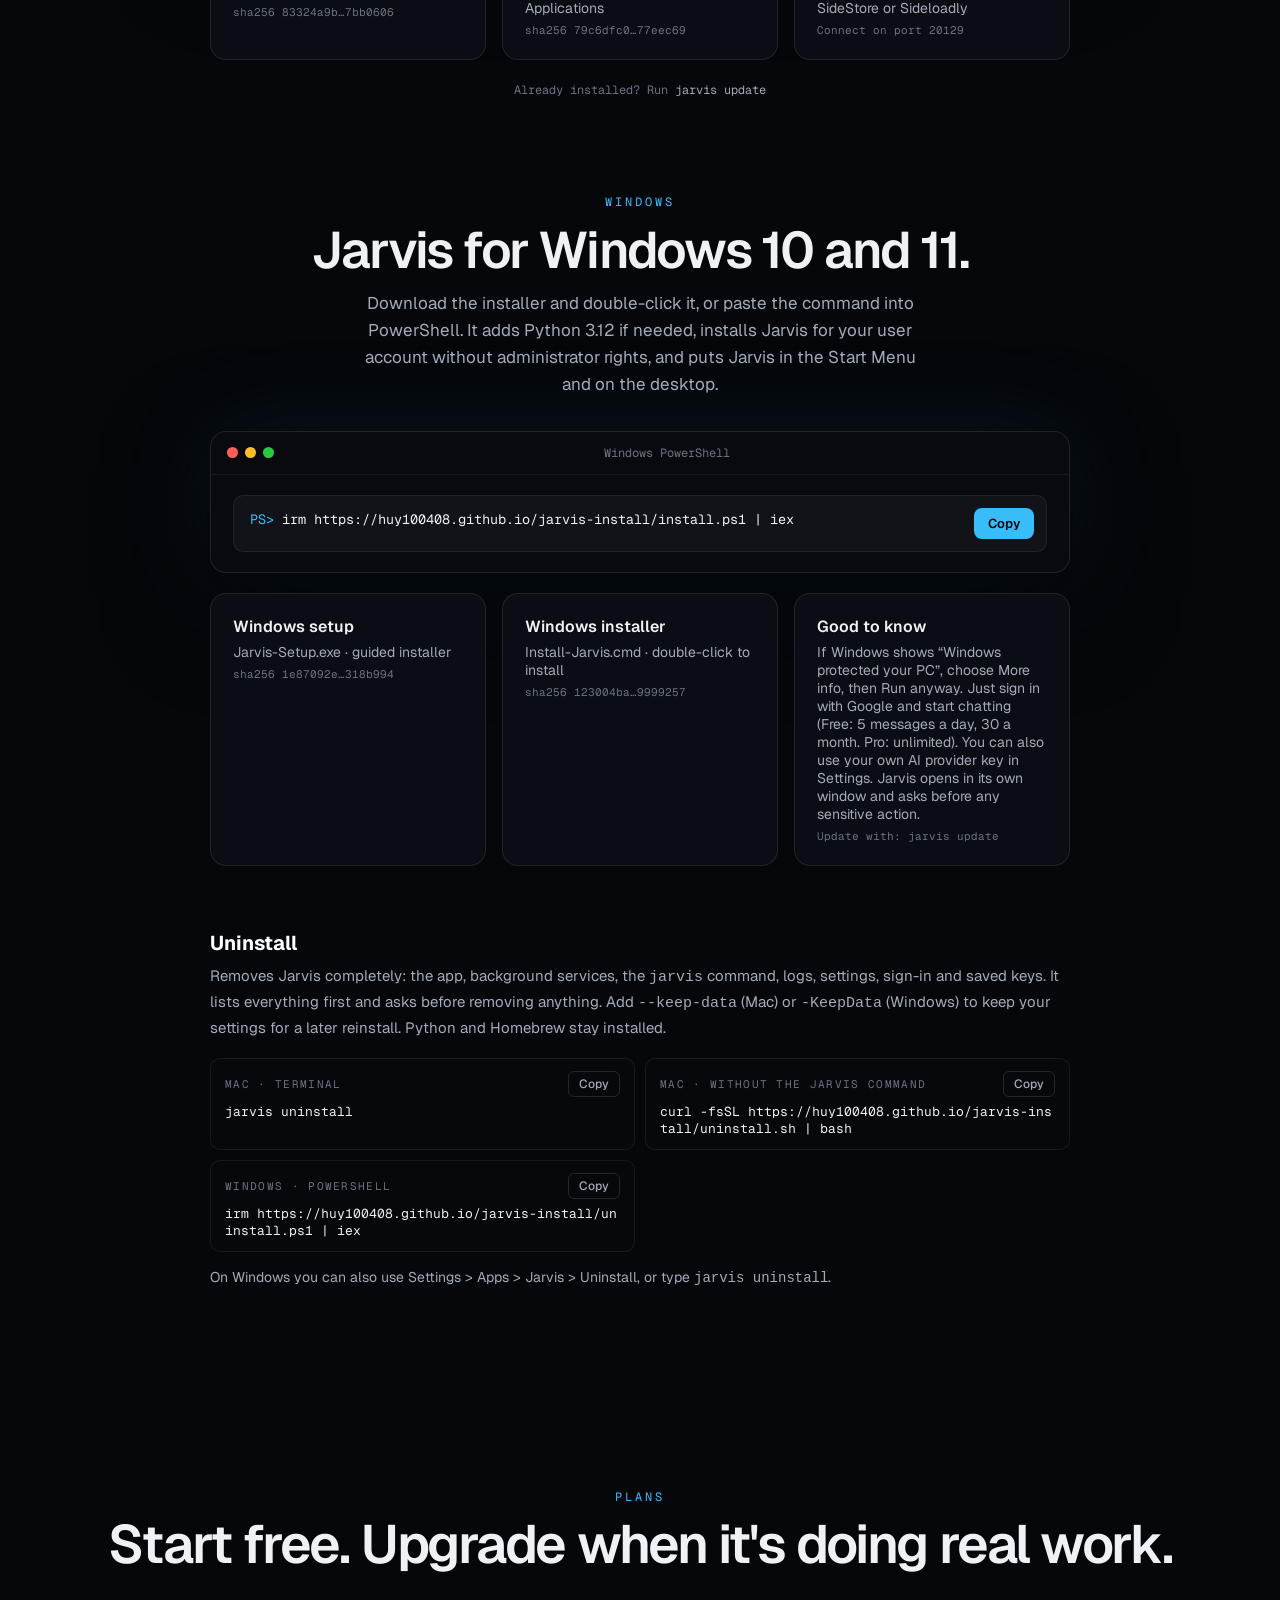
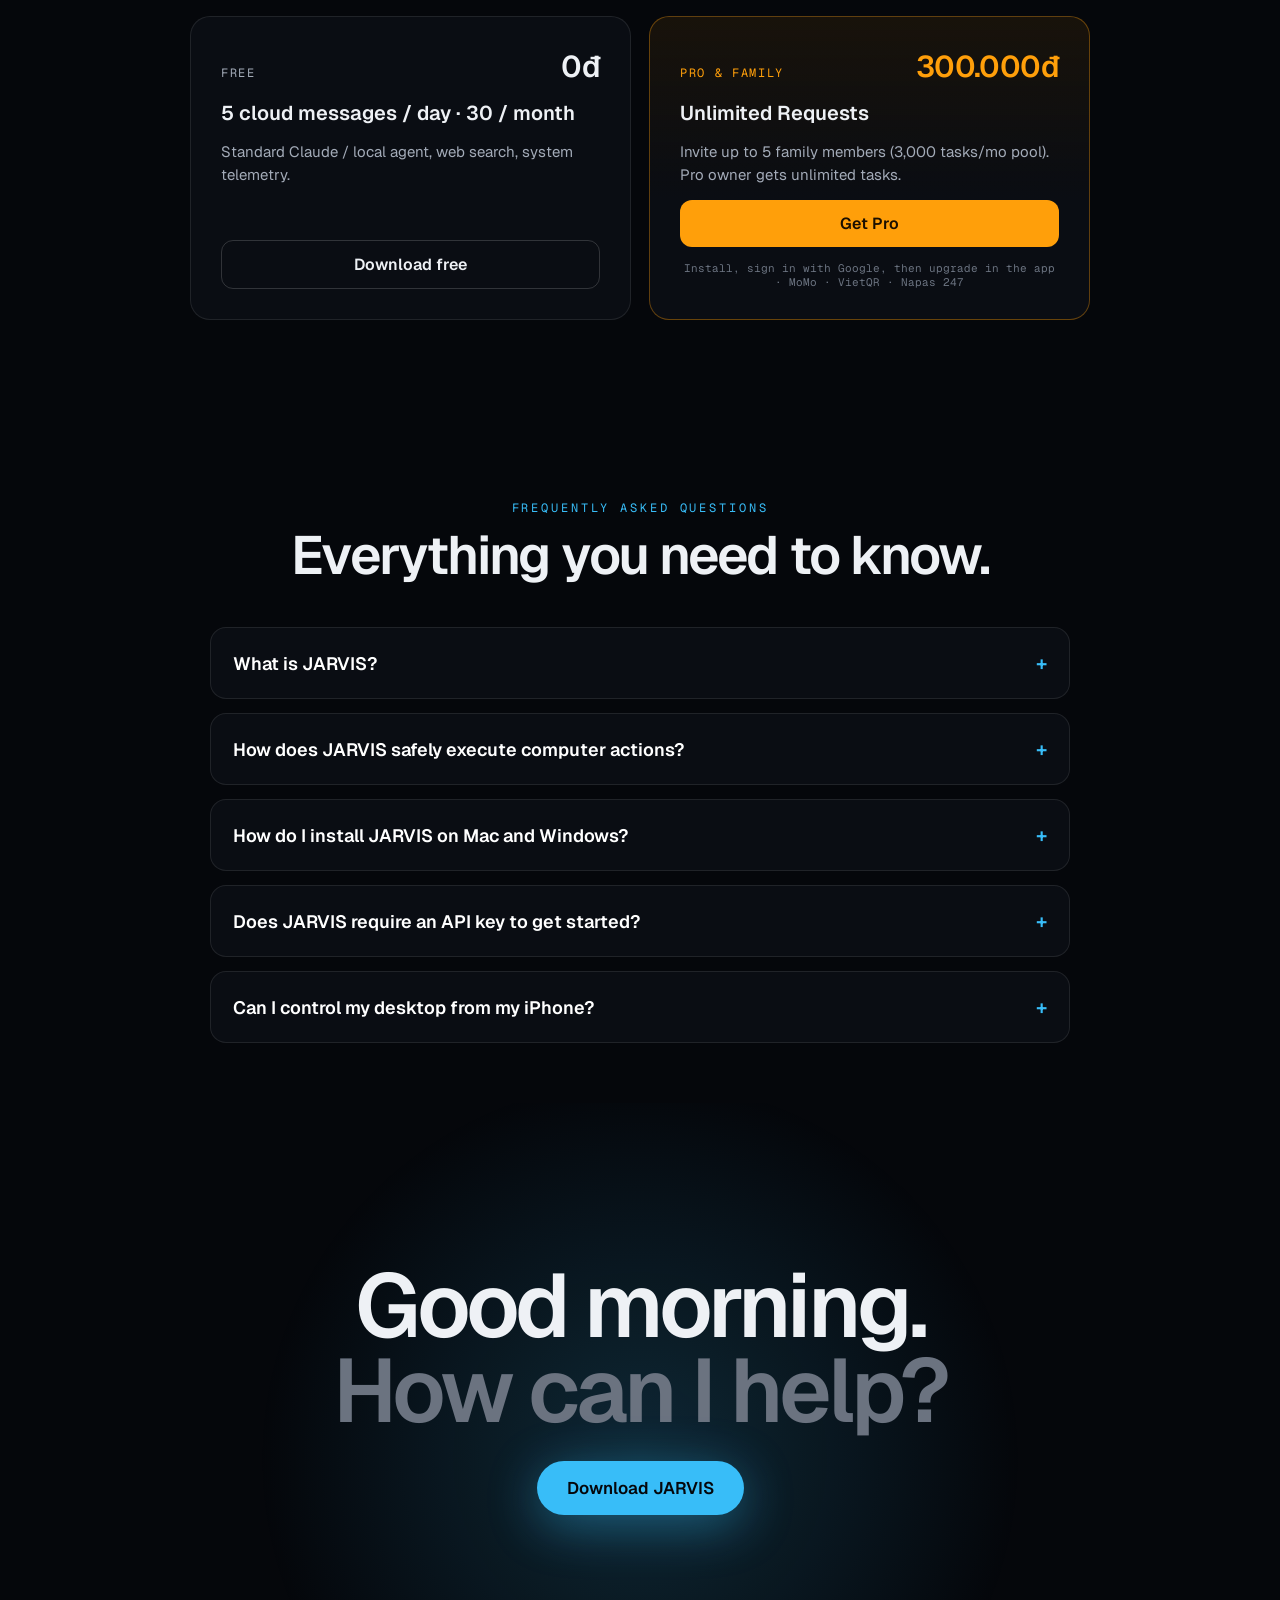
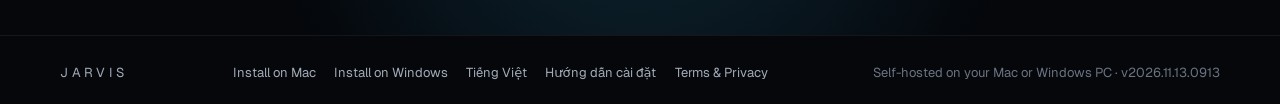
==== commit 87eed4d9: "Release 2026.11.13.0913-ae9f575e: Terms of Service gate on apps and downloads Co-Authored-By: Claude" ====
--- a/index.html
+++ b/index.html
@@ -586,6 +586,7 @@
       <a href="guides/install-jarvis-windows.html" style="color:var(--muted)">Install on Windows</a>
       <a href="vi/" hreflang="vi" lang="vi" style="color:var(--muted)">Tiếng Việt</a>
       <a href="vi/huong-dan-cai-dat.html" hreflang="vi" lang="vi" style="color:var(--muted)">Hướng dẫn cài đặt</a>
+      <a href="terms.html" style="color:var(--muted)">Terms & Privacy</a>
     </span>
     <span id="footVersion">Self-hosted on your Mac or Windows PC</span>
   </div>
@@ -885,5 +886,6 @@
   requestAnimationFrame(frame);
 })();
 </script>
+<script src="assets/terms-gate.js"></script>
 </body>
 </html>
